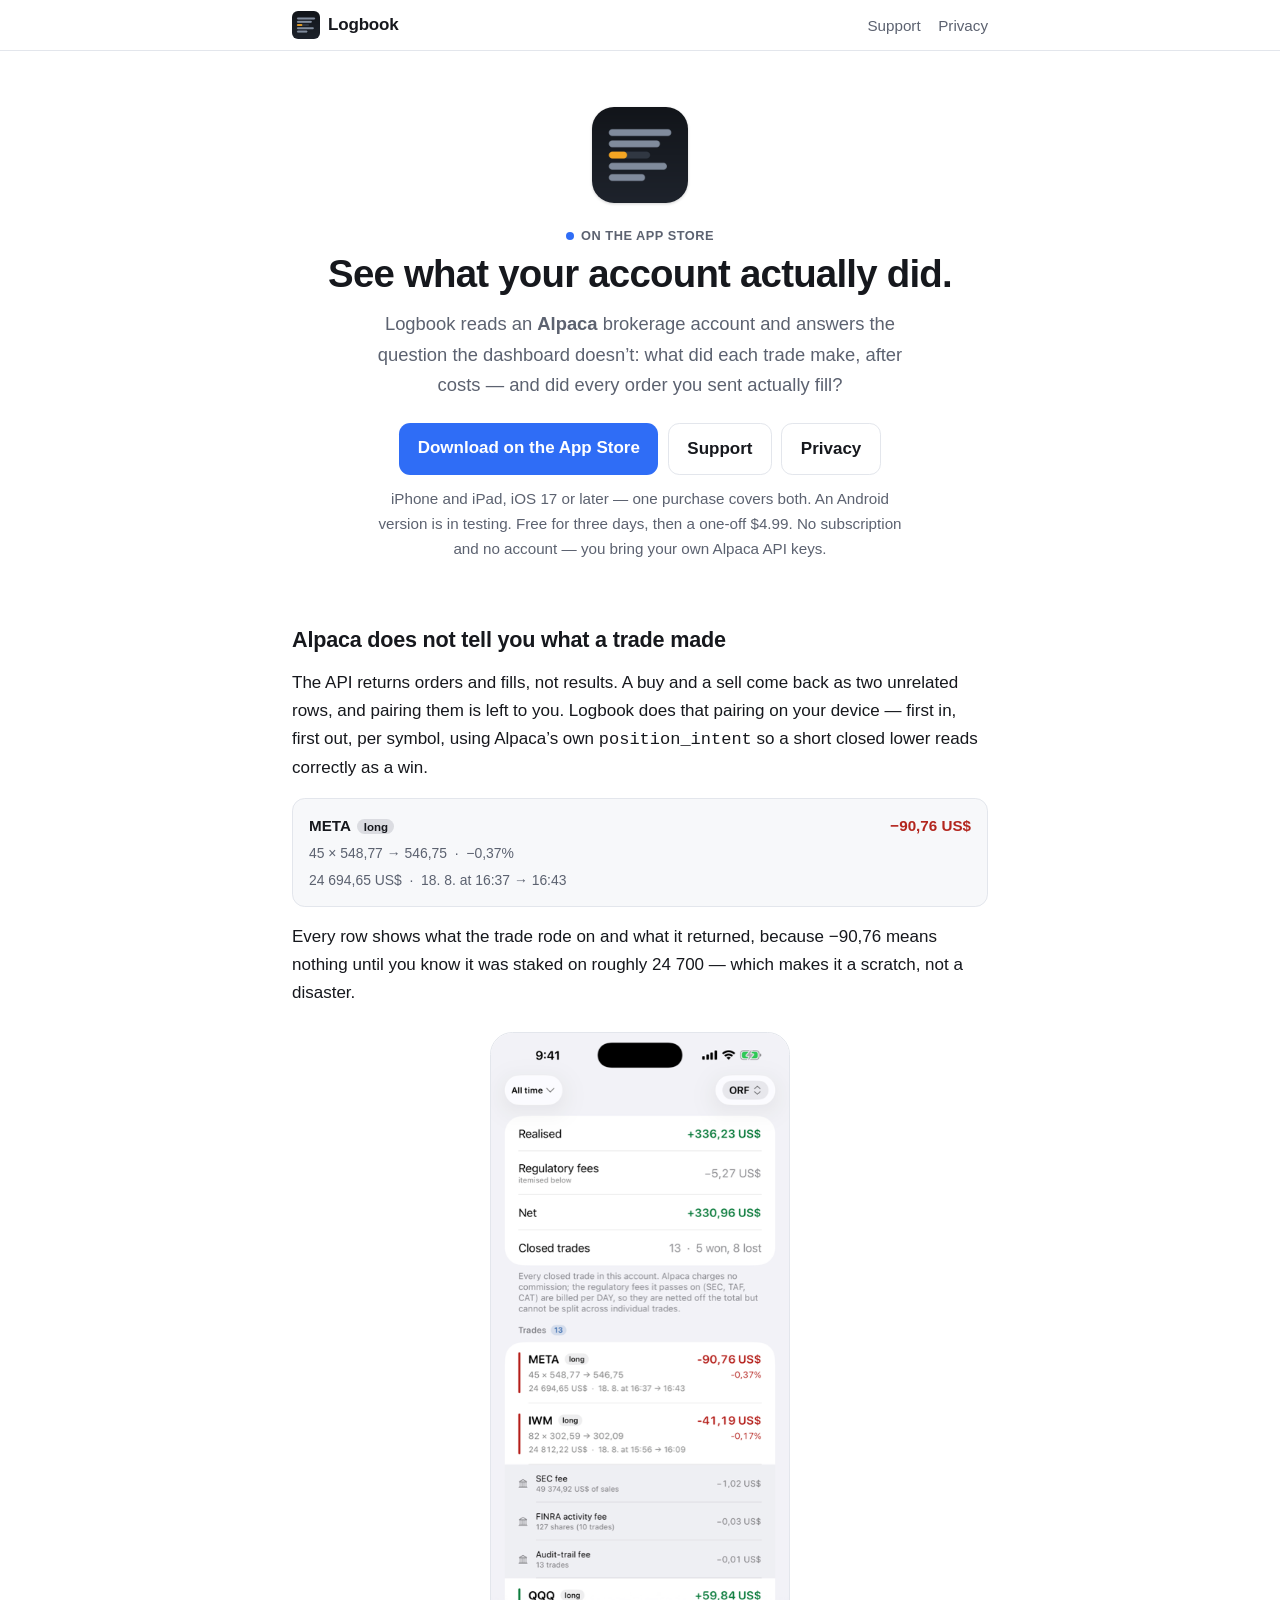
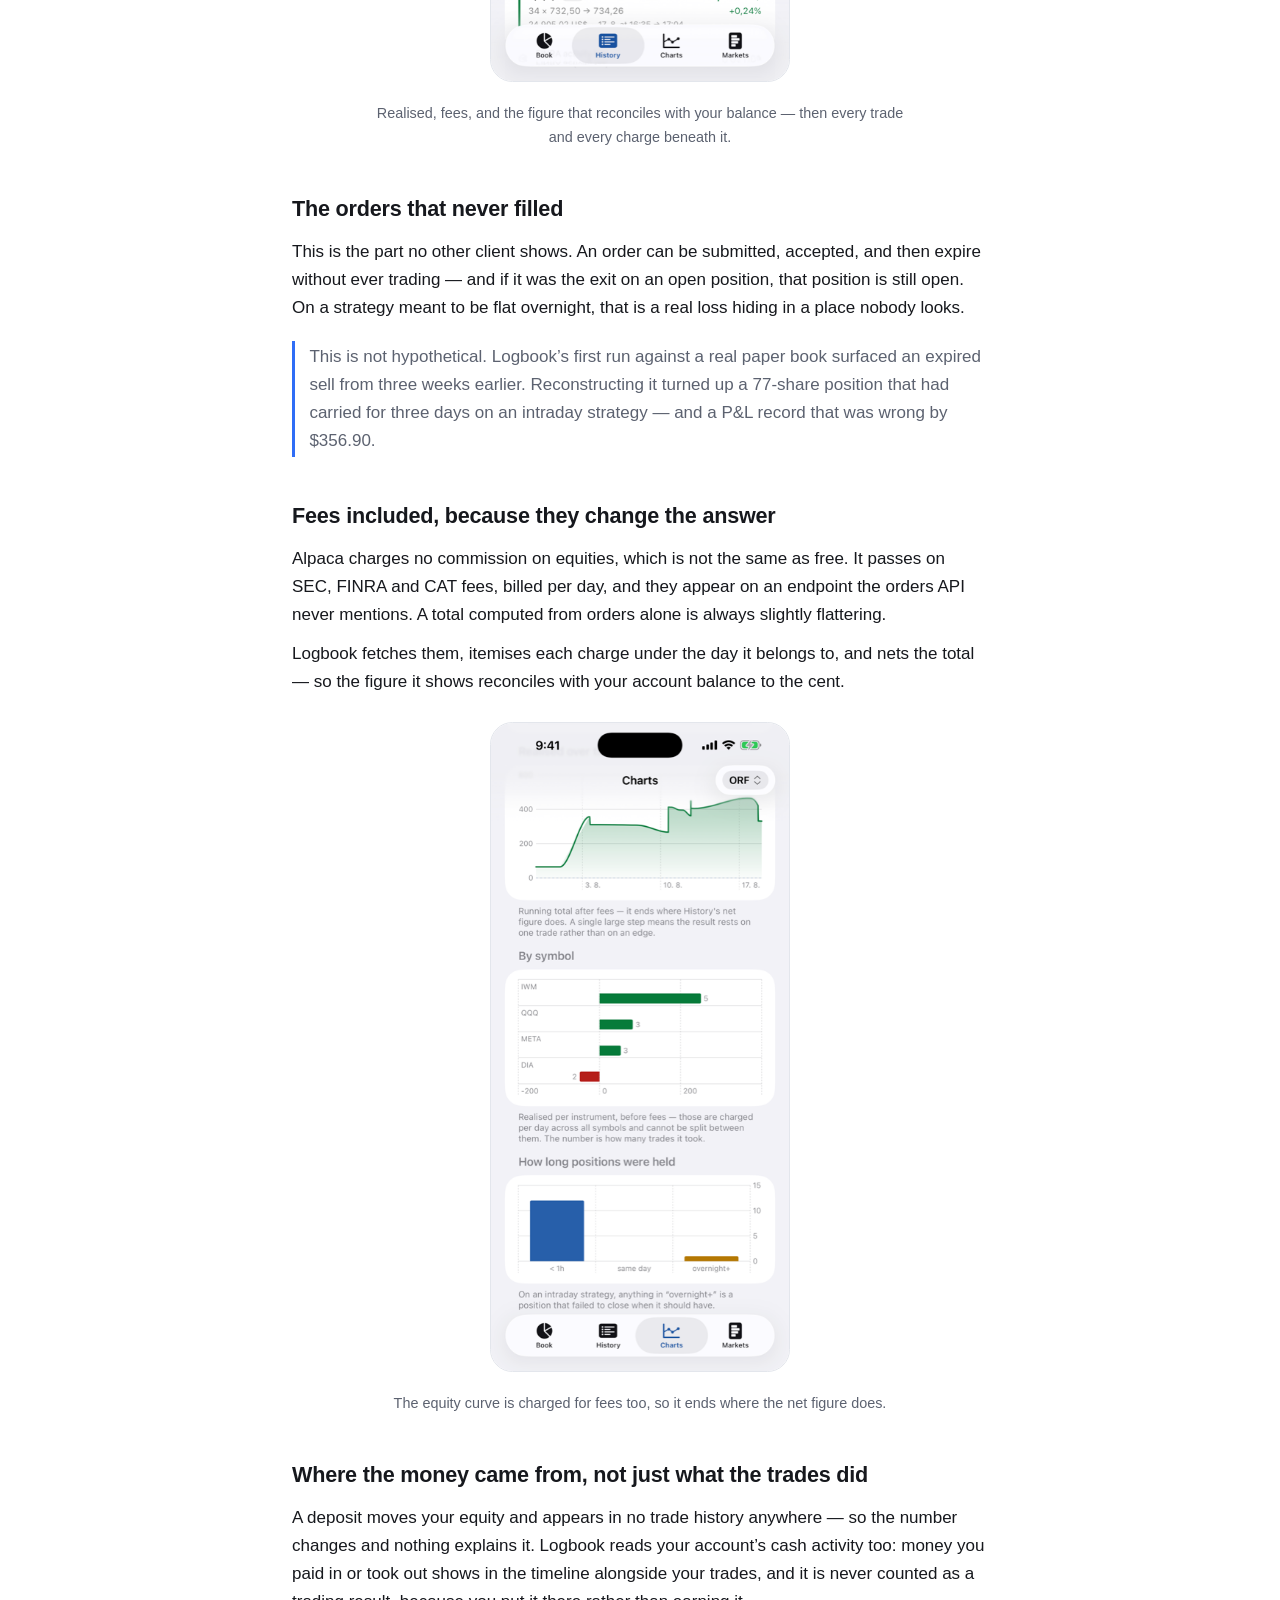
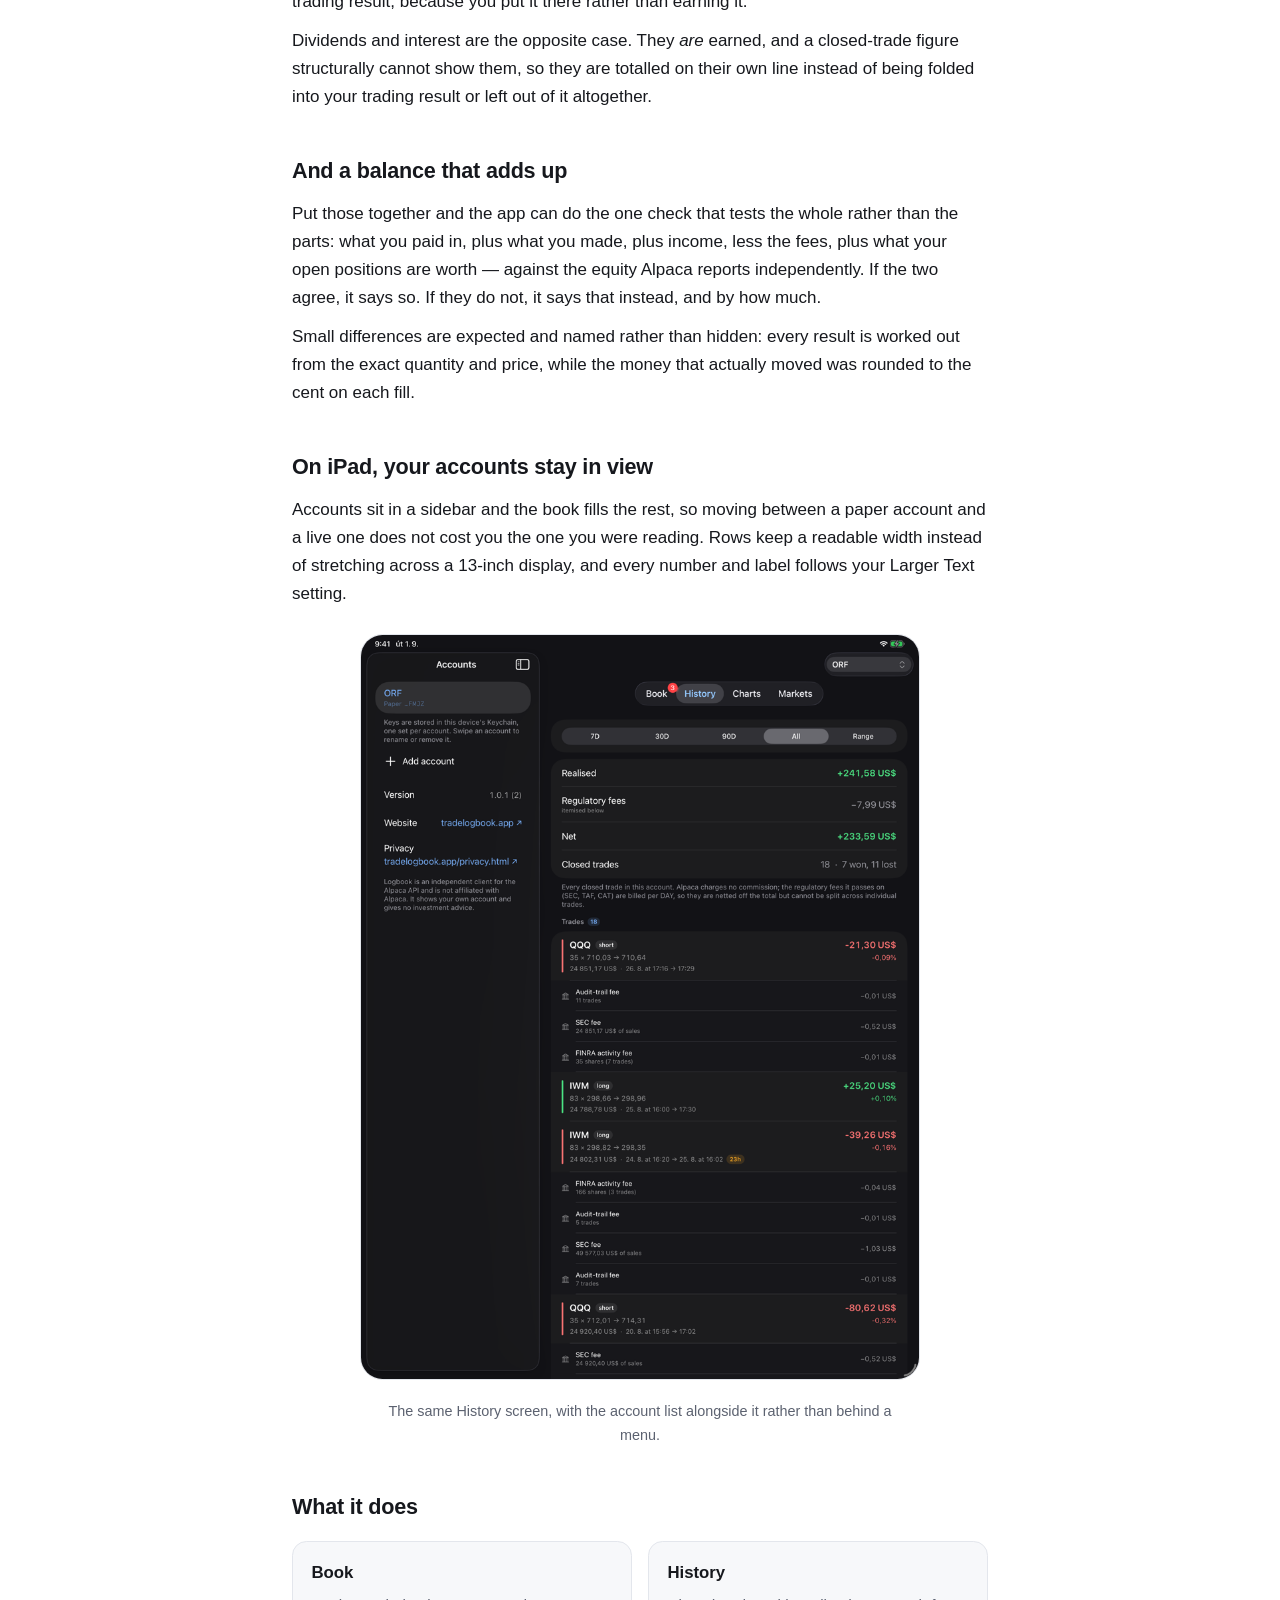
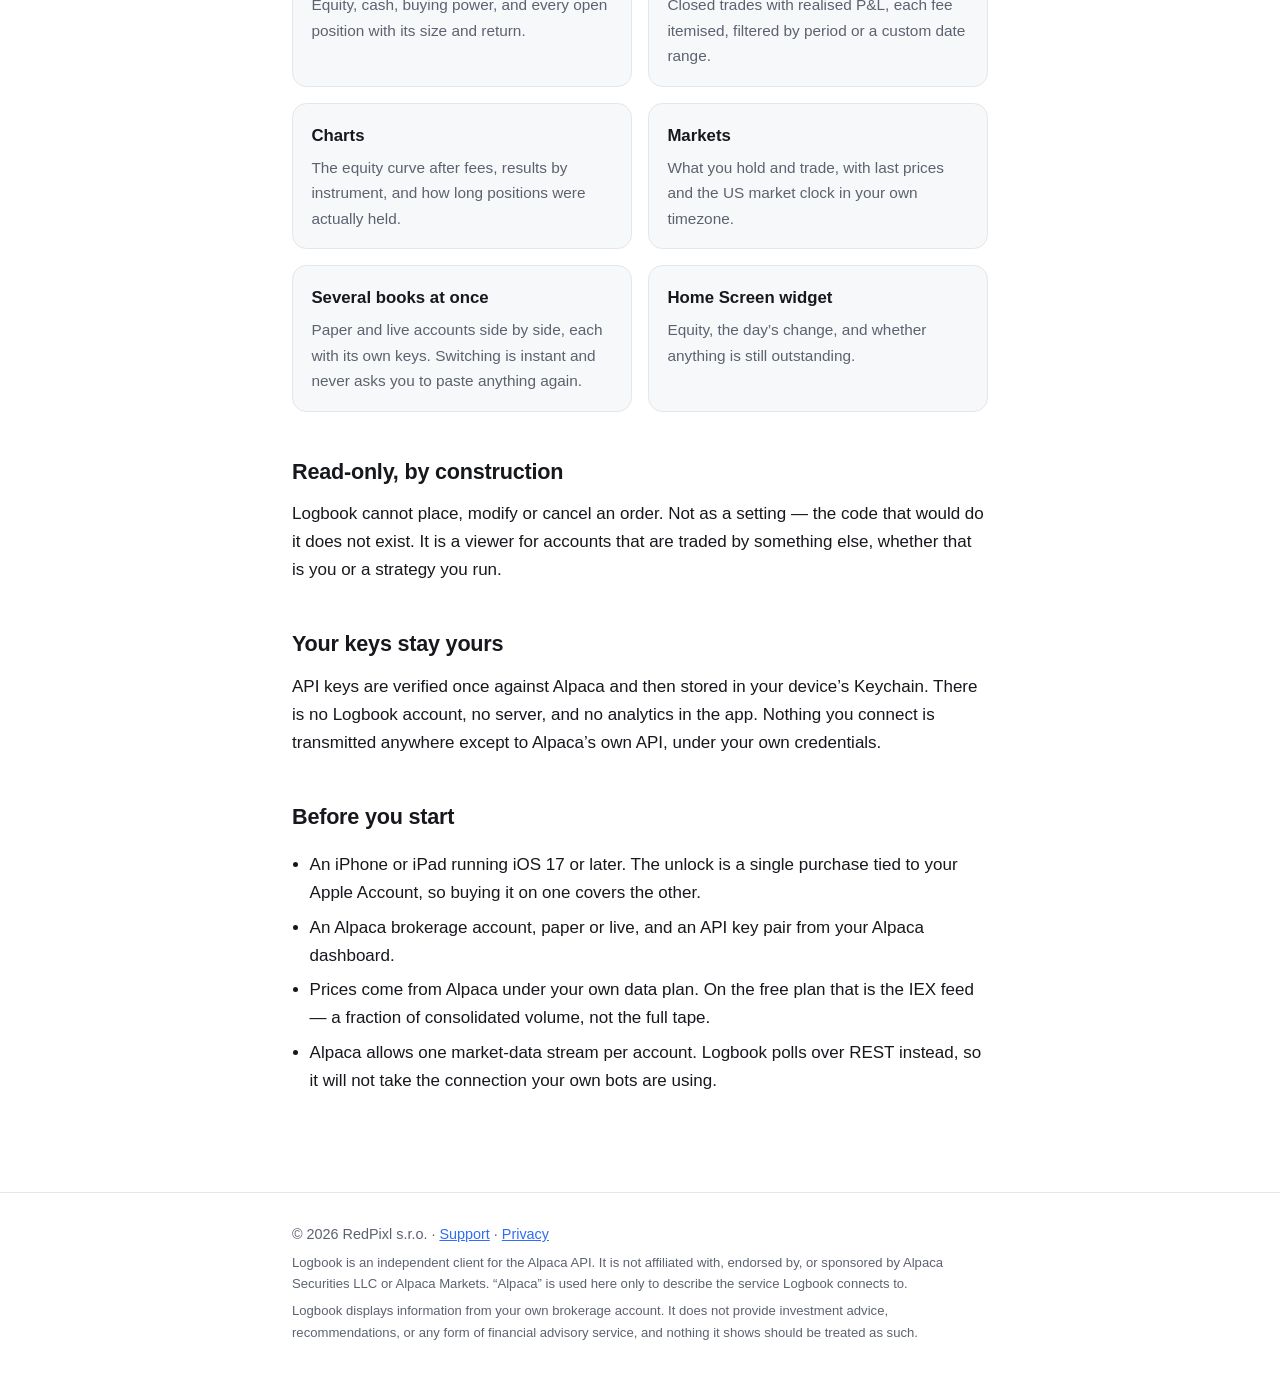
==== index.html @ 4cb54575 "The app can account for the whole balance now, so say so 1.2 adds cash activity and the reconciliati" ====
<!doctype html>
<html lang="en">
<head>
<meta charset="utf-8">
<meta name="viewport" content="width=device-width, initial-scale=1">
<title>Logbook — see what your Alpaca account actually did</title>
<meta name="description" content="An iOS client for Alpaca that computes realised P&amp;L trade by trade, nets the regulatory fees, and shows the orders that were submitted and never filled. Your API keys stay in your device's Keychain. No account, no subscription.">
<link rel="icon" href="/favicon-32.png" sizes="32x32">
<link rel="icon" href="/icon-512.png" sizes="512x512">
<link rel="apple-touch-icon" href="/apple-touch-icon.png">
<meta name="theme-color" content="#2f6df6">
<link rel="canonical" href="https://tradelogbook.app/">
<meta property="og:type" content="website">
<meta property="og:site_name" content="Logbook">
<meta property="og:url" content="https://tradelogbook.app/">
<meta property="og:title" content="Logbook — see what your Alpaca account actually did">
<meta property="og:description" content="Realised P&amp;L trade by trade, net of fees, plus the orders that never filled. Read-only. Your keys never leave your device.">
<meta property="og:image" content="https://tradelogbook.app/og-image.png">
<meta property="og:image:width" content="1200">
<meta property="og:image:height" content="630">
<meta property="og:image:alt" content="Logbook for Alpaca — the History screen showing realised P&amp;L, regulatory fees itemised, and net.">
<meta name="twitter:card" content="summary_large_image">
<meta name="twitter:image" content="https://tradelogbook.app/og-image.png">
<script type="application/ld+json">
{
  "@context": "https://schema.org",
  "@type": "SoftwareApplication",
  "name": "Logbook",
  "applicationCategory": "FinanceApplication",
  "alternateName": "Logbook for Alpaca",
  "operatingSystem": "iOS 17+, iPadOS 17+",
  "applicationSubCategory": "Trading journal",
  "keywords": "Alpaca, Alpaca Markets, Alpaca API, Alpaca trading journal, trade journal, trading journal, realised P&L, realized P&L, profit and loss, brokerage account, algorithmic trading, algo trading, paper trading, order reconciliation, unfilled orders, regulatory fees, SEC Section 31, FINRA TAF",
  "featureList": [
    "Realised profit and loss for an Alpaca account, computed trade by trade",
    "Regulatory fees (SEC Section 31, FINRA TAF, CAT) itemised and netted off",
    "Orders that were submitted to Alpaca and never filled",
    "Equity curve, results by instrument, and hold-time distribution",
    "Multiple Alpaca paper and live accounts, kept separate",
    "Read-only: it cannot place, modify or cancel an order",
    "Deposits, withdrawals, dividends and interest shown alongside your trades",
    "Reconciliation: funding plus realised plus income less fees, checked against your balance",
    "Built for iPad, with accounts in a sidebar beside the book",
    "Dynamic Type: every number and label follows the system text size"
  ],
  "description": "A read-only iOS client for Alpaca brokerage accounts: realised profit and loss computed trade by trade, regulatory fees netted, deposits and income shown alongside the trades, and a reconciliation of your balance against what the account actually did.",
  "url": "https://tradelogbook.app/",
  "image": "https://tradelogbook.app/icon-512.png",
  "offers": [
    {
      "@type": "Offer",
      "name": "Download",
      "description": "Free to download, with a three-day trial of everything.",
      "price": "0",
      "priceCurrency": "USD",
      "availability": "https://schema.org/InStock"
    },
    {
      "@type": "Offer",
      "name": "Logbook unlock",
      "description": "One-off in-app purchase after the three-day trial. Not a subscription.",
      "category": "In-app purchase",
      "price": "4.99",
      "priceCurrency": "USD",
      "availability": "https://schema.org/InStock"
    }
  ]
}
</script>
<link rel="stylesheet" href="style.css?v=ea60907b">
</head>
<body>
<header><div class="wrap">
  <a class="mark" href="/"><img src="/icon-96.png" alt="" width="28" height="28">Logbook</a>
  <nav><a href="/support.html">Support</a><a href="/privacy.html">Privacy</a></nav>
</div></header>

<main class="wrap">
<div class="hero">
  <img class="appicon" src="/icon-512.png" alt="" width="96" height="96">
  <p class="status"><span class="dot" aria-hidden="true"></span>On the App Store</p>
  <h1>See what your account actually did.</h1>
  <p class="lede">Logbook reads an <strong>Alpaca</strong> brokerage account and answers the question the dashboard doesn’t: what did each trade make, after costs — and did every order you sent actually fill?</p>
  <p class="cta">
    <!-- Country-agnostic /app/id… deliberately: Apple redirects it to the
         visitor's own storefront. A hardcoded /de/ or /us/ link sends everyone
         else through a country switch they did not ask for. -->
    <a class="primary" href="https://apps.apple.com/app/id6803156999">Download on the App Store</a>
    <a class="ghost" href="/support.html">Support</a>
    <a class="ghost" href="/privacy.html">Privacy</a>
  </p>
  <p class="hero-note">iPhone and iPad, iOS 17 or later — one purchase covers both. An Android version is in testing. Free for three days, then a one-off $4.99. No subscription and no account — you bring your own Alpaca API keys.</p>
</div>

<h2>Alpaca does not tell you what a trade made</h2>
<p>The API returns orders and fills, not results. A buy and a sell come back as two unrelated rows, and pairing them is left to you. Logbook does that pairing on your device — first in, first out, per symbol, using Alpaca’s own <code>position_intent</code> so a short closed lower reads correctly as a win.</p>

<div class="row">
  <div class="top"><span><span class="sym">META</span><span class="tag">long</span></span><span class="pl down">−90,76 US$</span></div>
  <div class="meta">45 × 548,77 → 546,75 &nbsp;·&nbsp; −0,37%</div>
  <div class="meta">24 694,65 US$ &nbsp;·&nbsp; 18. 8. at 16:37 → 16:43</div>
</div>

<p>Every row shows what the trade rode on and what it returned, because −90,76 means nothing until you know it was staked on roughly 24 700 — which makes it a scratch, not a disaster.</p>

<figure class="shot">
  <img src="/screens/history.png" alt="Logbook's History screen: realised +336,23 US$, regulatory fees −5,27 US$, net +330,96 US$, then closed trades with each fee itemised under the day it was charged." width="405" height="880" loading="lazy">
  <figcaption>Realised, fees, and the figure that reconciles with your balance — then every trade and every charge beneath it.</figcaption>
</figure>

<h2>The orders that never filled</h2>
<p>This is the part no other client shows. An order can be submitted, accepted, and then expire without ever trading — and if it was the exit on an open position, that position is still open. On a strategy meant to be flat overnight, that is a real loss hiding in a place nobody looks.</p>
<p class="note">This is not hypothetical. Logbook’s first run against a real paper book surfaced an expired sell from three weeks earlier. Reconstructing it turned up a 77-share position that had carried for three days on an intraday strategy — and a P&amp;L record that was wrong by $356.90.</p>

<h2>Fees included, because they change the answer</h2>
<p>Alpaca charges no commission on equities, which is not the same as free. It passes on SEC, FINRA and CAT fees, billed per day, and they appear on an endpoint the orders API never mentions. A total computed from orders alone is always slightly flattering.</p>
<p>Logbook fetches them, itemises each charge under the day it belongs to, and nets the total — so the figure it shows reconciles with your account balance to the cent.</p>

<figure class="shot">
  <img src="/screens/charts.png" alt="Logbook's Charts screen: a cumulative realised curve after fees, results by instrument, and how long positions were held." width="405" height="880" loading="lazy">
  <figcaption>The equity curve is charged for fees too, so it ends where the net figure does.</figcaption>
</figure>

<h2>Where the money came from, not just what the trades did</h2>
<p>A deposit moves your equity and appears in no trade history anywhere — so the number changes and nothing explains it. Logbook reads your account&rsquo;s cash activity too: money you paid in or took out shows in the timeline alongside your trades, and it is never counted as a trading result, because you put it there rather than earning it.</p>
<p>Dividends and interest are the opposite case. They <em>are</em> earned, and a closed-trade figure structurally cannot show them, so they are totalled on their own line instead of being folded into your trading result or left out of it altogether.</p>

<h2>And a balance that adds up</h2>
<p>Put those together and the app can do the one check that tests the whole rather than the parts: what you paid in, plus what you made, plus income, less the fees, plus what your open positions are worth &mdash; against the equity Alpaca reports independently. If the two agree, it says so. If they do not, it says that instead, and by how much.</p>
<p>Small differences are expected and named rather than hidden: every result is worked out from the exact quantity and price, while the money that actually moved was rounded to the cent on each fill.</p>

<h2>On iPad, your accounts stay in view</h2>
<p>Accounts sit in a sidebar and the book fills the rest, so moving between a paper account and a live one does not cost you the one you were reading. Rows keep a readable width instead of stretching across a 13-inch display, and every number and label follows your Larger Text setting.</p>

<figure class="shot wide">
  <img src="/screens/ipad-history.png" alt="Logbook on iPad: an accounts sidebar on the left, and the History screen on the right showing realised profit, regulatory fees, the net figure and the closed trades beneath it." width="840" height="1120" loading="lazy">
  <figcaption>The same History screen, with the account list alongside it rather than behind a menu.</figcaption>
</figure>

<h2>What it does</h2>
<div class="grid">
  <div class="card"><h3>Book</h3><p>Equity, cash, buying power, and every open position with its size and return.</p></div>
  <div class="card"><h3>History</h3><p>Closed trades with realised P&amp;L, each fee itemised, filtered by period or a custom date range.</p></div>
  <div class="card"><h3>Charts</h3><p>The equity curve after fees, results by instrument, and how long positions were actually held.</p></div>
  <div class="card"><h3>Markets</h3><p>What you hold and trade, with last prices and the US market clock in your own timezone.</p></div>
  <div class="card"><h3>Several books at once</h3><p>Paper and live accounts side by side, each with its own keys. Switching is instant and never asks you to paste anything again.</p></div>
  <div class="card"><h3>Home Screen widget</h3><p>Equity, the day’s change, and whether anything is still outstanding.</p></div>
</div>

<h2>Read-only, by construction</h2>
<p>Logbook cannot place, modify or cancel an order. Not as a setting — the code that would do it does not exist. It is a viewer for accounts that are traded by something else, whether that is you or a strategy you run.</p>

<h2>Your keys stay yours</h2>
<p>API keys are verified once against Alpaca and then stored in your device’s Keychain. There is no Logbook account, no server, and no analytics in the app. Nothing you connect is transmitted anywhere except to Alpaca’s own API, under your own credentials.</p>

<h2>Before you start</h2>
<ul>
  <li>An iPhone or iPad running iOS 17 or later. The unlock is a single purchase tied to your Apple Account, so buying it on one covers the other.</li>
  <li>An Alpaca brokerage account, paper or live, and an API key pair from your Alpaca dashboard.</li>
  <li>Prices come from Alpaca under your own data plan. On the free plan that is the IEX feed — a fraction of consolidated volume, not the full tape.</li>
  <li>Alpaca allows one market-data stream per account. Logbook polls over REST instead, so it will not take the connection your own bots are using.</li>
</ul>
</main>

<footer><div class="wrap">
<p>© 2026 RedPixl s.r.o. · <a href="/support.html">Support</a> · <a href="/privacy.html">Privacy</a></p>
<p class="fineprint">Logbook is an independent client for the Alpaca API. It is not affiliated with, endorsed by, or sponsored by Alpaca Securities LLC or Alpaca Markets. “Alpaca” is used here only to describe the service Logbook connects to.</p>
<p class="fineprint">Logbook displays information from your own brokerage account. It does not provide investment advice, recommendations, or any form of financial advisory service, and nothing it shows should be treated as such.</p>
</div></footer>
<!-- Cloudflare Web Analytics — cookieless, no cross-site tracking. Disclosed in /privacy.html -->
<script type='module' src='https://static.cloudflareinsights.com/beacon.min.js' data-cf-beacon='{"token": "aeba1ae7e7864e51996d0f62d4f0fa8f"}'></script>
</body>
</html>
---- style.css ----
/* One stylesheet, no external assets — these pages must render if a CDN is
   blocked, and App Review fetches them from who-knows-where. */
:root {
  --ink: #16181d;
  --muted: #5c6270;
  --line: #e3e6ec;
  --bg: #ffffff;
  --accent: #2f6df6;
  --surface: #f7f8fa;
  --profit: #0f7a3d;
  --loss: #b3261e;
}
@media (prefers-color-scheme: dark) {
  :root {
    --ink: #e9ecf2; --muted: #9aa2b1; --line: #262a33;
    --bg: #0f1115; --accent: #6f9bff; --surface: #161920;
    --profit: #4ade80; --loss: #ff6b6b;
  }
}
* { box-sizing: border-box; }
body {
  margin: 0; background: var(--bg); color: var(--ink);
  font: 17px/1.65 -apple-system, BlinkMacSystemFont, "Segoe UI", Roboto, sans-serif;
  -webkit-text-size-adjust: 100%;
}
.wrap { max-width: 46rem; margin: 0 auto; padding: 2.5rem 1.25rem 5rem; }

header {
  position: sticky; top: 0; z-index: 20;
  border-bottom: 1px solid var(--line); background: var(--bg);
}
@supports (backdrop-filter: blur(1px)) {
  header {
    background: color-mix(in srgb, var(--bg) 80%, transparent);
    backdrop-filter: saturate(1.8) blur(14px);
    -webkit-backdrop-filter: saturate(1.8) blur(14px);
  }
}
header .wrap {
  display: flex; align-items: center; justify-content: space-between;
  gap: 1rem; padding: .7rem 1.25rem; flex-wrap: wrap;
}
.mark {
  display: inline-flex; align-items: center; gap: .5rem;
  font-weight: 650; color: var(--ink); text-decoration: none; letter-spacing: -.01em;
}
.mark img { border-radius: 6px; }
nav { display: flex; gap: 1.1rem; flex-wrap: wrap; }
nav a { color: var(--muted); text-decoration: none; font-size: .95rem; }
nav a:hover { color: var(--ink); }

h1 { font-size: 2.4rem; line-height: 1.15; letter-spacing: -.02em; margin: .2rem 0 .8rem; }
h2 { font-size: 1.35rem; letter-spacing: -.01em; margin: 2.6rem 0 .6rem; }
h3 { font-size: 1.05rem; margin: 1.6rem 0 .3rem; }
p { margin: .7rem 0; }
a { color: var(--accent); }
.lede { font-size: 1.15rem; color: var(--muted); }
.hero { padding: 1rem 0 .5rem; }

.status {
  display: inline-flex; align-items: center; gap: .45rem;
  font-size: .8rem; font-weight: 600; letter-spacing: .04em; text-transform: uppercase;
  color: var(--muted); margin: 0;
}
.status .dot {
  width: .5rem; height: .5rem; border-radius: 50%; background: var(--accent);
}

.cta { display: flex; gap: .6rem; flex-wrap: wrap; margin: 1.4rem 0 .4rem; }
.cta a {
  display: inline-block; padding: .7rem 1.15rem; border-radius: .7rem;
  text-decoration: none; font-weight: 600;
}
.cta .primary { background: var(--accent); color: #fff; }
.cta .ghost { border: 1px solid var(--line); color: var(--ink); }
.hero-note { color: var(--muted); font-size: .95rem; }

.grid { display: grid; gap: 1rem; grid-template-columns: 1fr; margin-top: 1rem; }
@media (min-width: 34rem) { .grid { grid-template-columns: 1fr 1fr; } }
.card {
  border: 1px solid var(--line); border-radius: .9rem;
  padding: 1.1rem 1.15rem; background: var(--surface);
}
.card h3 { margin-top: 0; }
.card p { margin: .35rem 0 0; color: var(--muted); font-size: .96rem; }

/* A sample row, so the page can SHOW the thing it is describing rather than
   only asserting it. Mirrors the app's own History row. */
.row {
  border: 1px solid var(--line); border-radius: .8rem; background: var(--surface);
  padding: .85rem 1rem; margin: 1rem 0; font-size: .95rem;
}
.row .top { display: flex; justify-content: space-between; align-items: baseline; gap: 1rem; }
.row .sym { font-weight: 650; }
.row .tag {
  font-size: .72rem; font-weight: 600; padding: .1rem .4rem; border-radius: 999px;
  background: color-mix(in srgb, var(--muted) 18%, transparent); margin-left: .4rem;
}
.row .pl { font-weight: 650; font-variant-numeric: tabular-nums; }
.row .down { color: var(--loss); }
.row .up { color: var(--profit); }
.row .meta { color: var(--muted); font-size: .87rem; margin-top: .25rem; font-variant-numeric: tabular-nums; }

.note {
  border-left: 3px solid var(--accent); padding: .1rem 0 .1rem .9rem;
  color: var(--muted); margin: 1.2rem 0;
}

dl { margin: 1rem 0; }
dt { font-weight: 620; margin-top: 1.3rem; }
dd { margin: .3rem 0 0; color: var(--muted); }

ul { padding-left: 1.1rem; }
li { margin: .4rem 0; }

table { border-collapse: collapse; width: 100%; margin: 1rem 0; font-size: .95rem; }
th, td { text-align: left; padding: .5rem .6rem; border-bottom: 1px solid var(--line); }
th { color: var(--muted); font-weight: 600; font-size: .85rem; }

footer { border-top: 1px solid var(--line); }
footer .wrap { padding: 1.6rem 1.25rem 2.4rem; }
footer p { color: var(--muted); font-size: .9rem; margin: .3rem 0; }
.fineprint { font-size: .82rem; }

/* Screenshots. Constrained rather than full-bleed: a phone screenshot blown up
   to the column width reads as a poster, and the point here is the detail.
   ⚠️ 300px, not the source file's 405px. Displaying a 405px asset at 405px is
   1x — soft on every Retina screen the site is actually read on. At 300 the
   same file lands at ~1.35x and is SHARPER while taking less of the page, so
   the reduction costs no detail and no extra bytes. Do not raise this back
   toward 405 without shipping a 2x asset to go with it. */
.shot { margin: 1.6rem 0 2rem; text-align: center; }
.shot img {
  max-width: 100%; height: auto; width: 300px;
  border: 1px solid var(--line); border-radius: 1.4rem;
}
/* iPad shots are landscape-ish next to the portrait phone ones — 300px would
   render the sidebar unreadable. max-width keeps it inside a phone viewport. */
.shot.wide img { width: 560px; }

.shot figcaption {
  color: var(--muted); font-size: .9rem; margin-top: .7rem;
  max-width: 34rem; margin-left: auto; margin-right: auto;
}

/* The app icon, at a size that reads as the product rather than as a favicon.
   Rounded to match iOS's own squircle closely enough at this scale. */
.appicon {
  width: 96px; height: 96px; border-radius: 22px;
  display: block; margin: 0 auto 1.1rem;
  box-shadow: 0 1px 3px rgba(0,0,0,.18);
}

/* ⚠️ The WHOLE hero centres, not just the icon. A centred icon above a
   left-aligned headline reads as a mistake rather than as a choice — the eye
   sees one thing out of line, not a deliberate arrangement. Body content below
   stays left-aligned, which is the conventional pairing and keeps long
   paragraphs readable. */
.hero { text-align: center; }
.hero .cta { justify-content: center; }
.hero .lede, .hero .hero-note {
  max-width: 34rem; margin-left: auto; margin-right: auto;
}
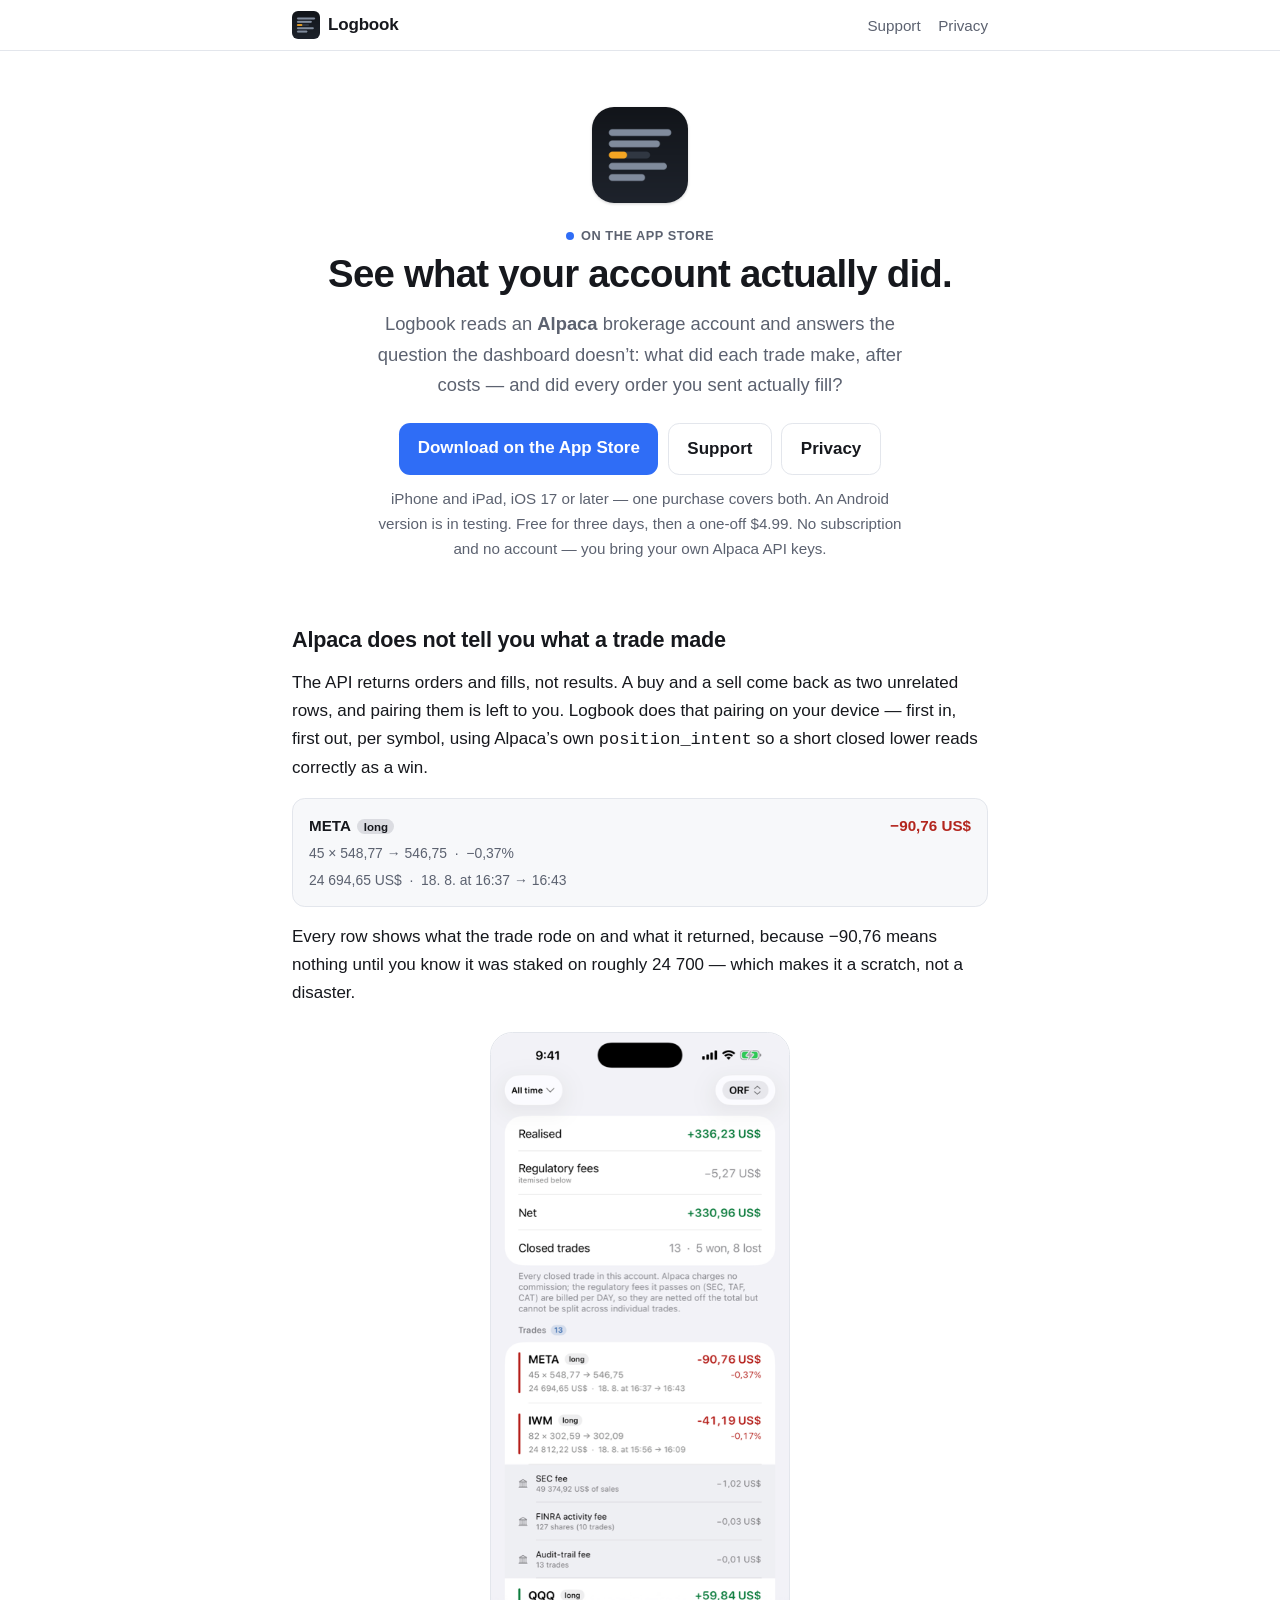
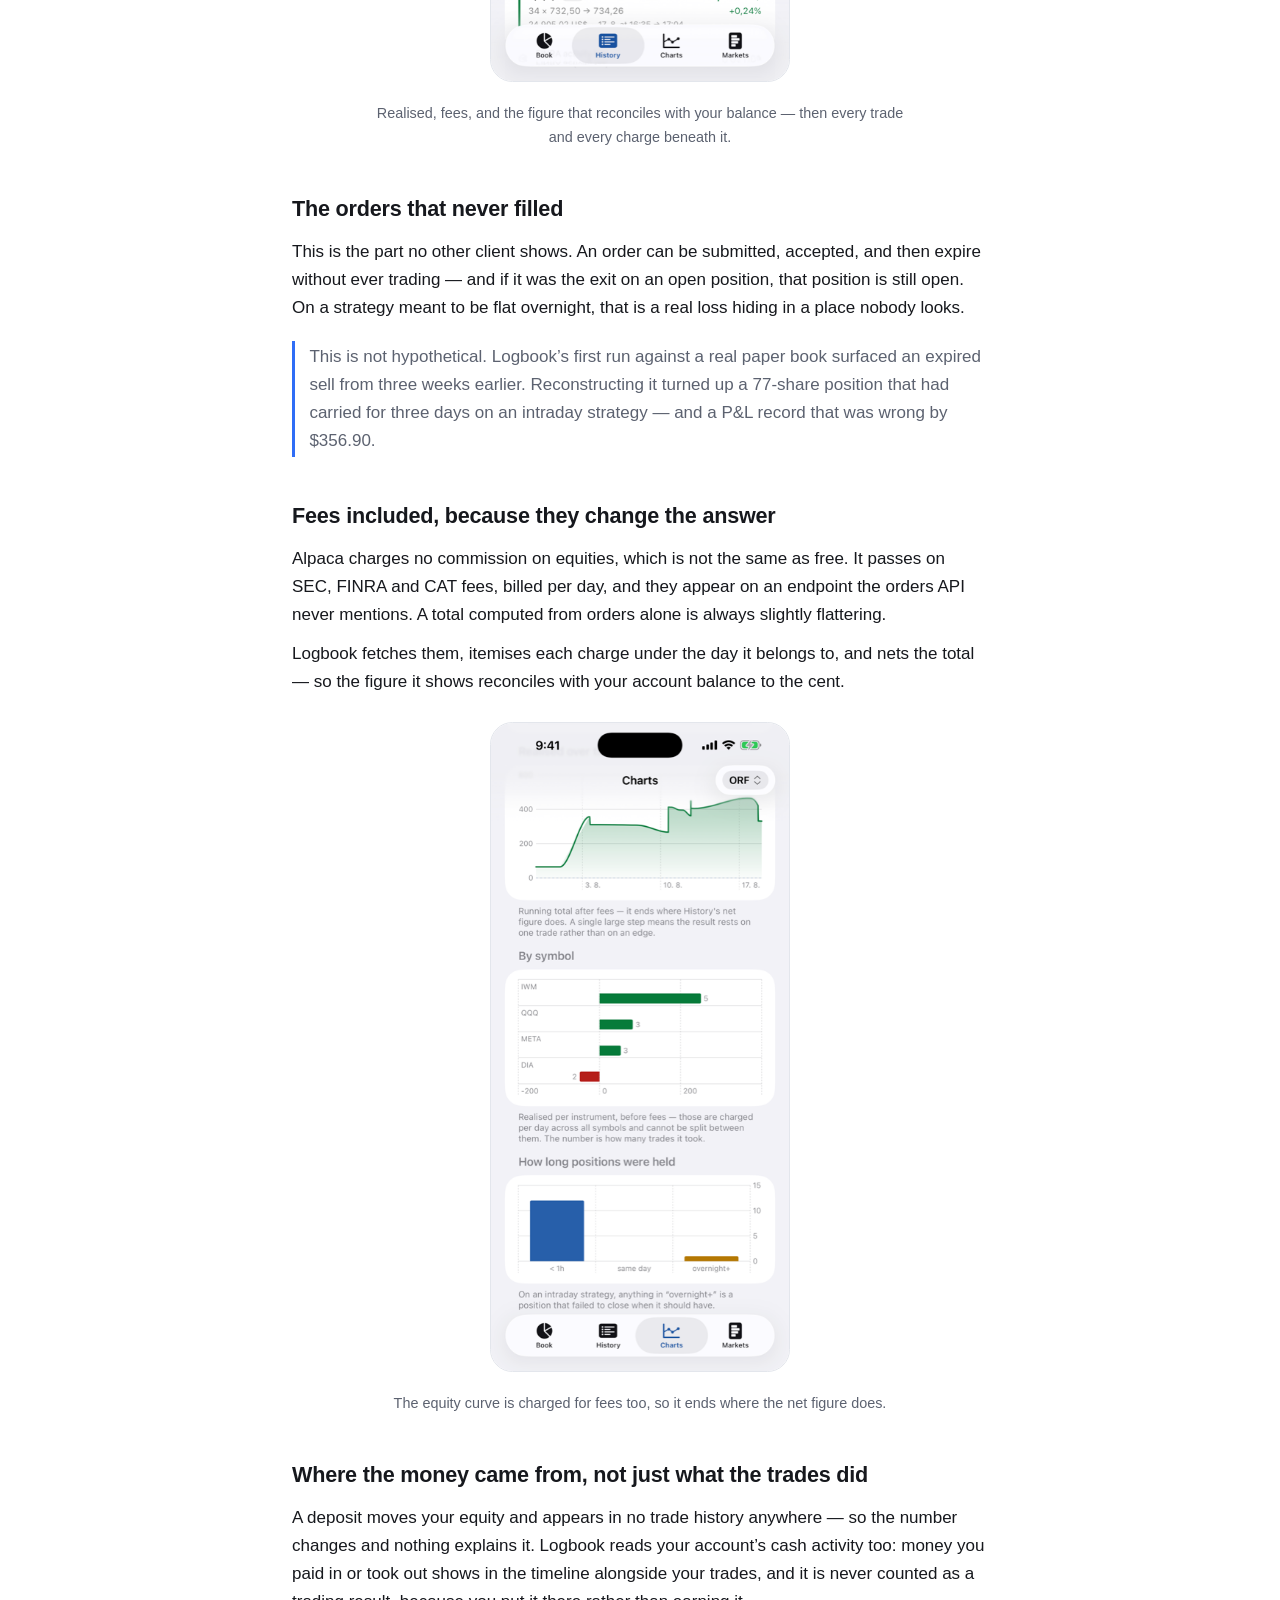
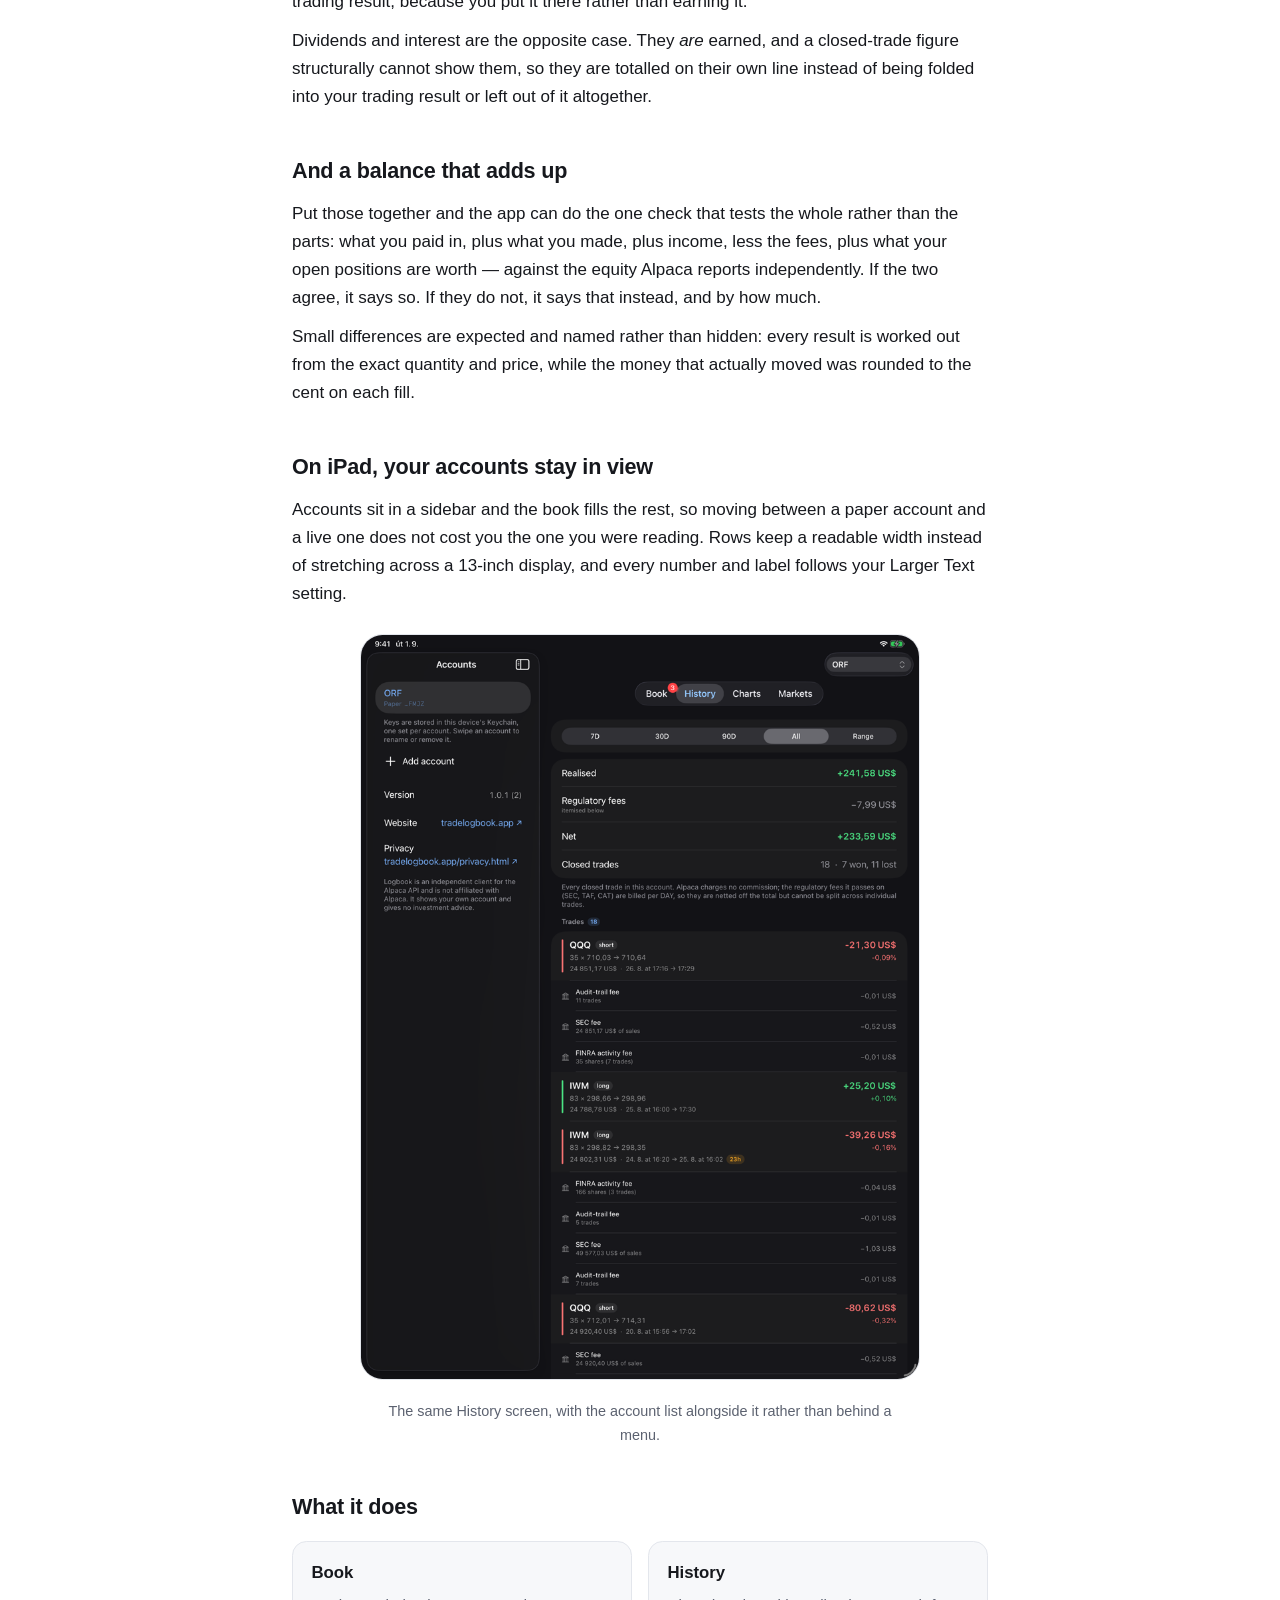
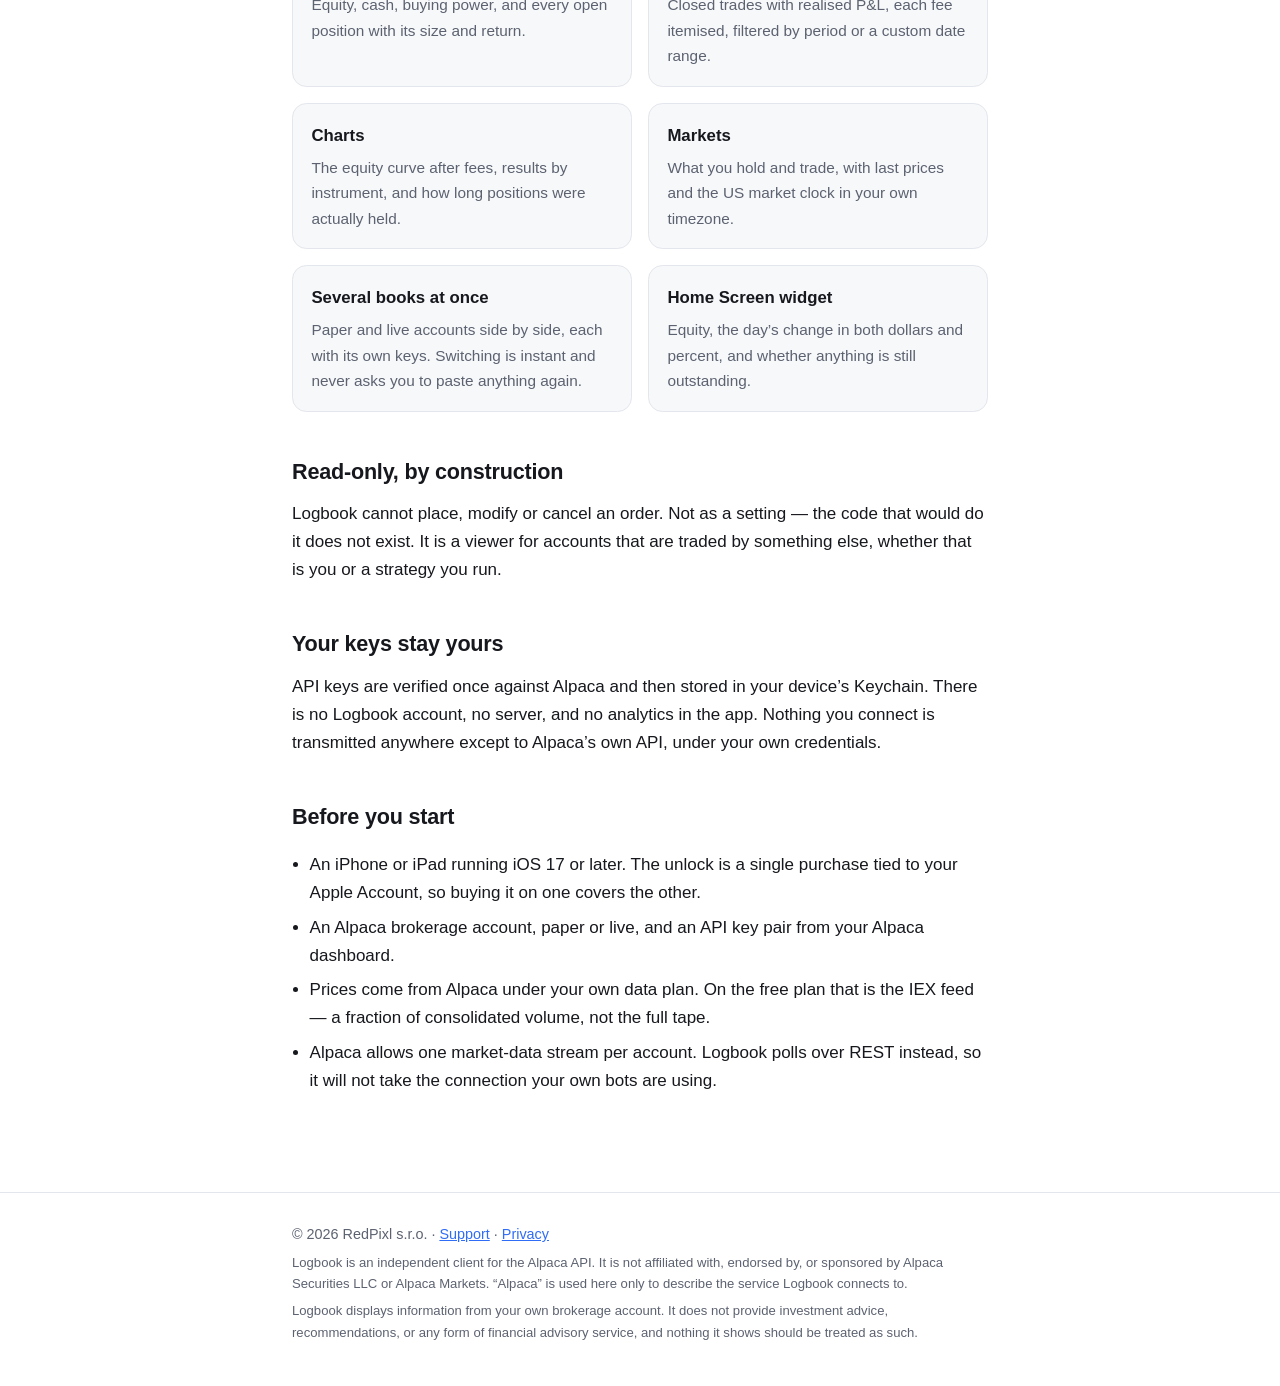
==== commit 39d8139c: "The widget says the percentage now, so the copy should too Co-Authored-By: Claude Opus 5 <noreply@an" ====
--- a/index.html
+++ b/index.html
@@ -144,7 +144,7 @@
   <div class="card"><h3>Charts</h3><p>The equity curve after fees, results by instrument, and how long positions were actually held.</p></div>
   <div class="card"><h3>Markets</h3><p>What you hold and trade, with last prices and the US market clock in your own timezone.</p></div>
   <div class="card"><h3>Several books at once</h3><p>Paper and live accounts side by side, each with its own keys. Switching is instant and never asks you to paste anything again.</p></div>
-  <div class="card"><h3>Home Screen widget</h3><p>Equity, the day’s change, and whether anything is still outstanding.</p></div>
+  <div class="card"><h3>Home Screen widget</h3><p>Equity, the day’s change in both dollars and percent, and whether anything is still outstanding.</p></div>
 </div>
 
 <h2>Read-only, by construction</h2>
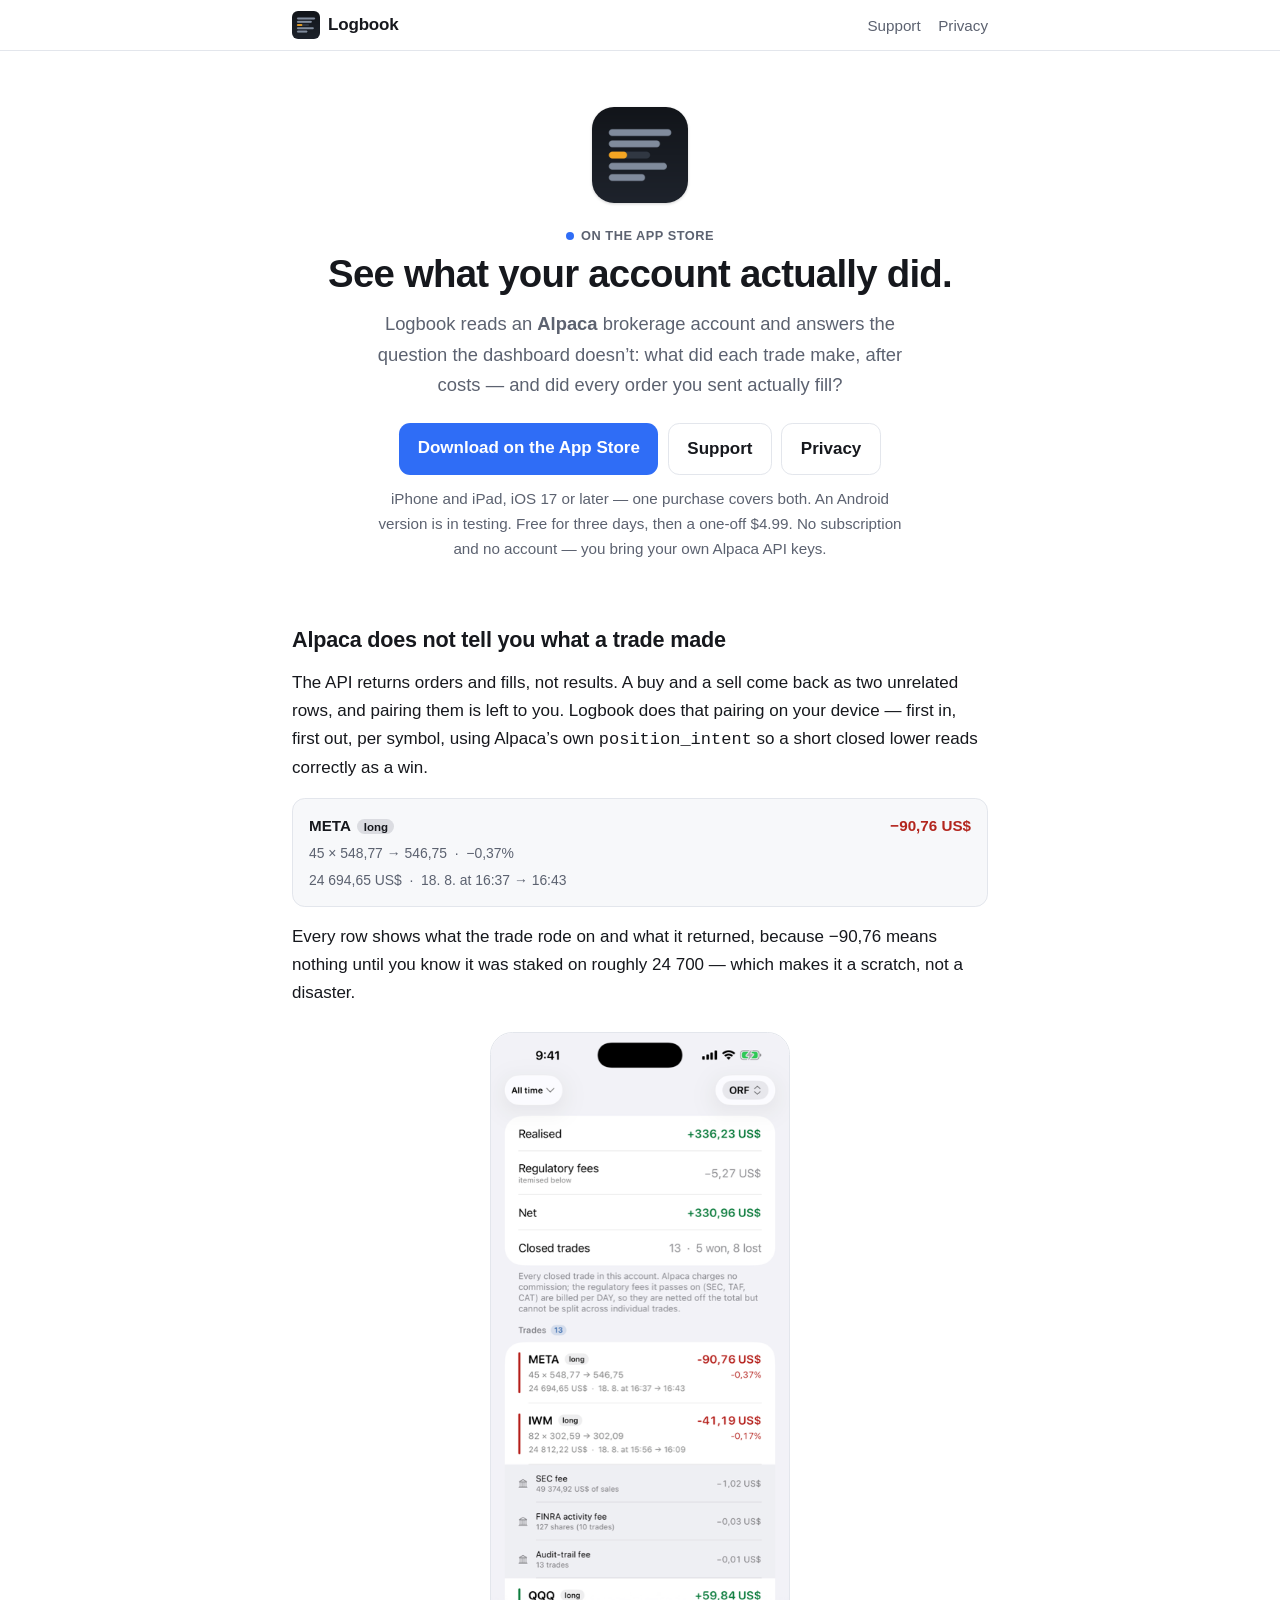
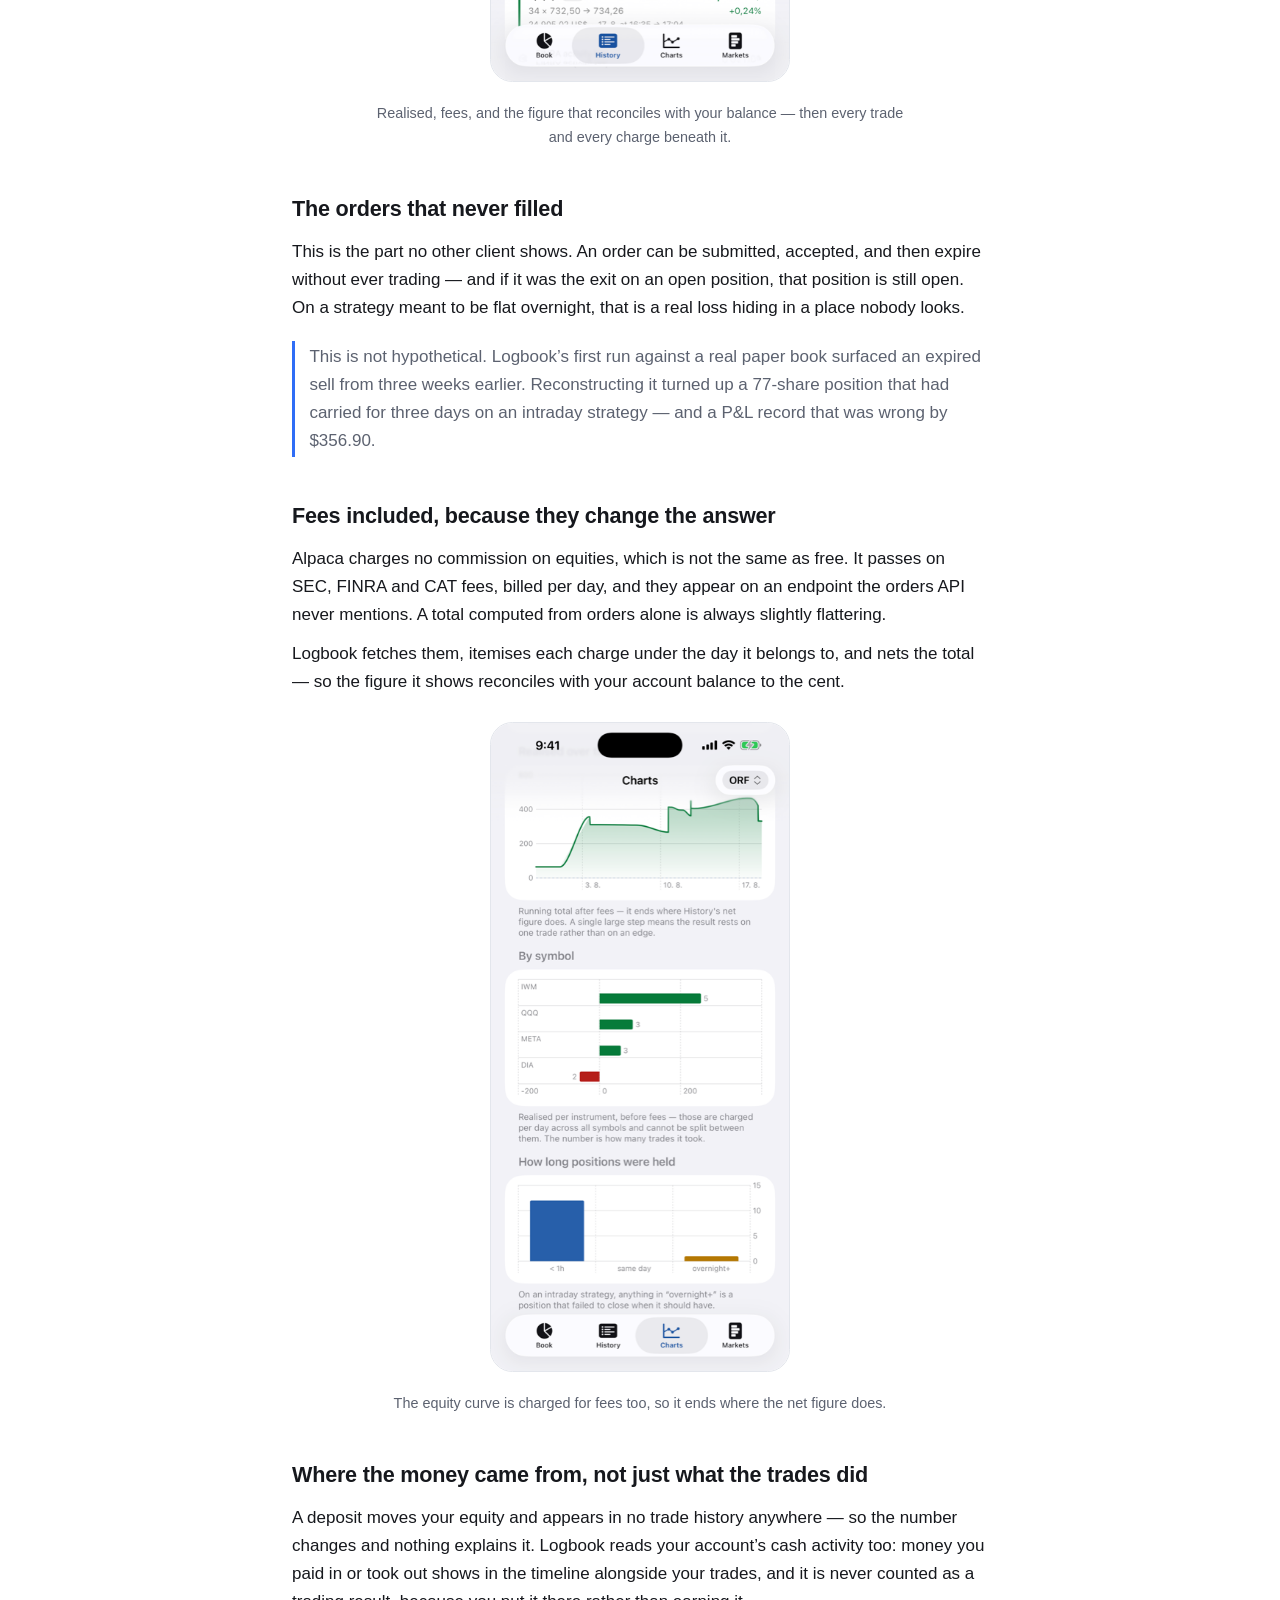
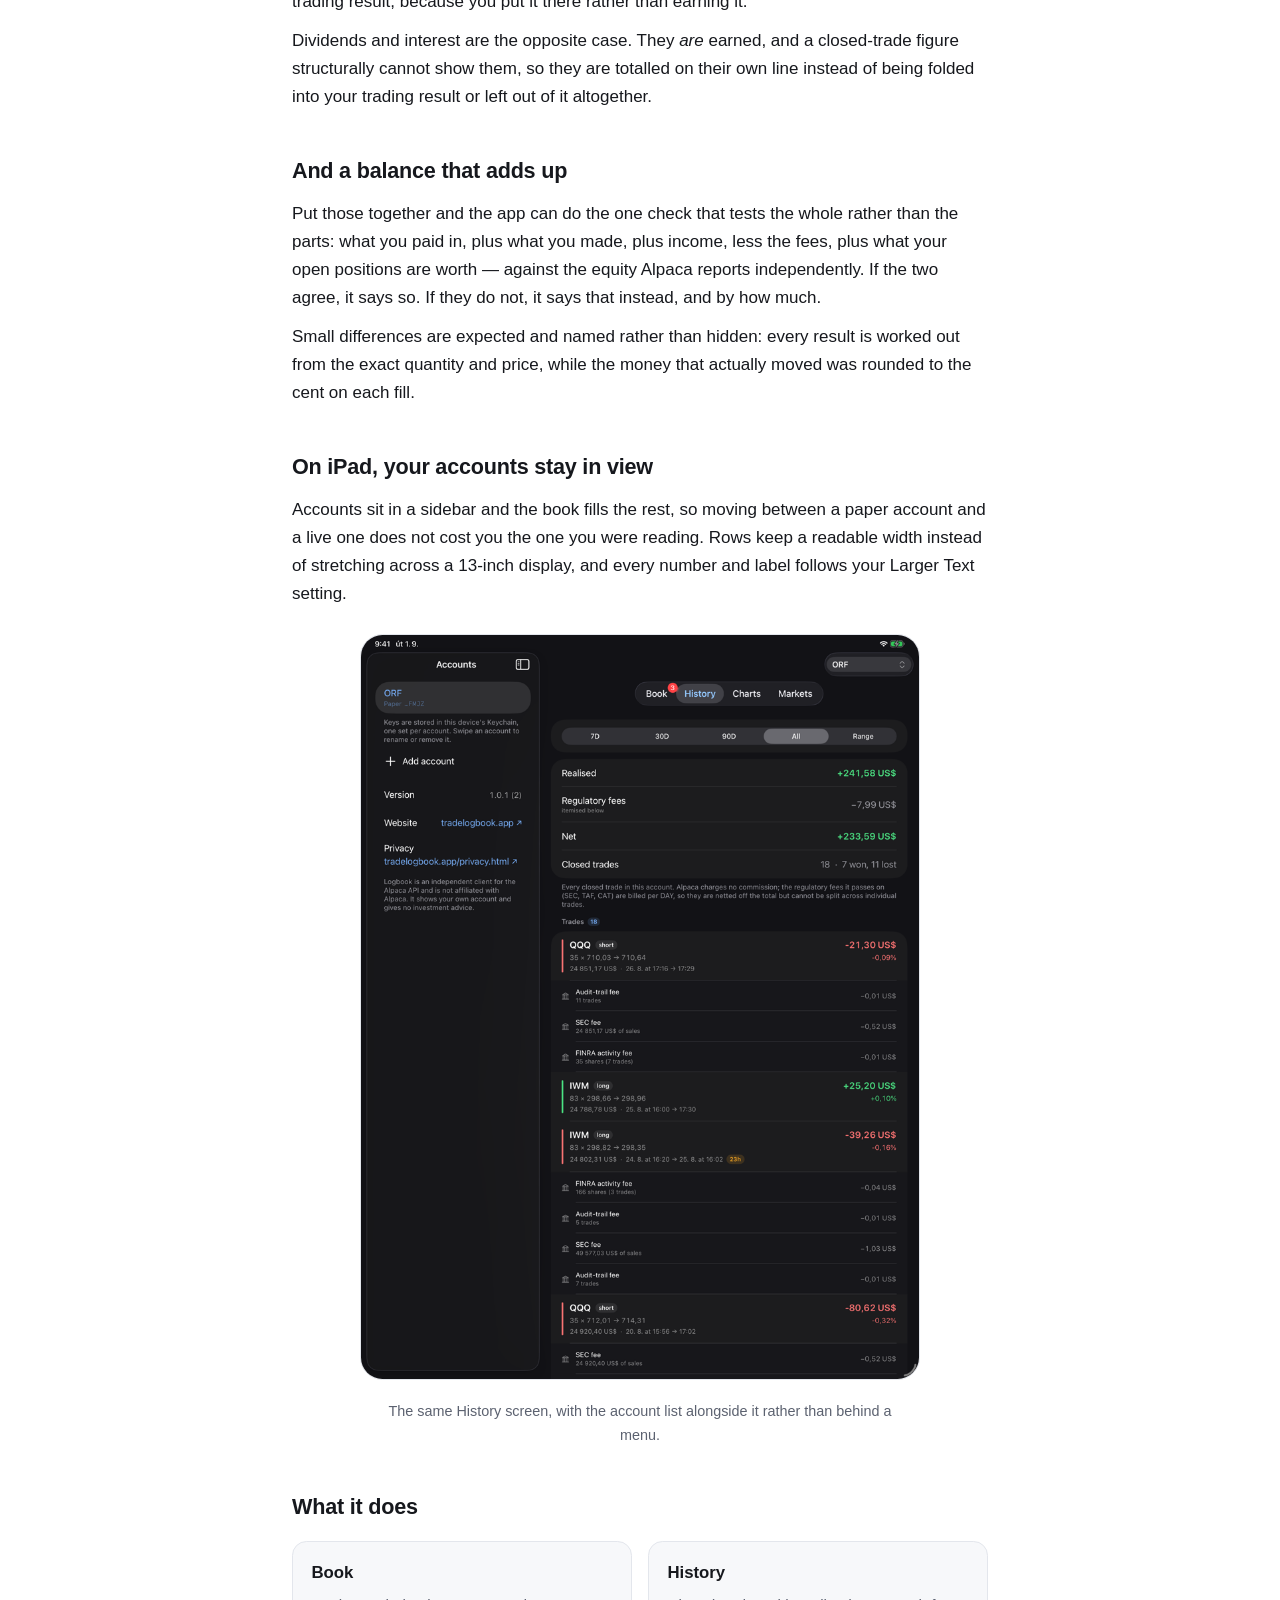
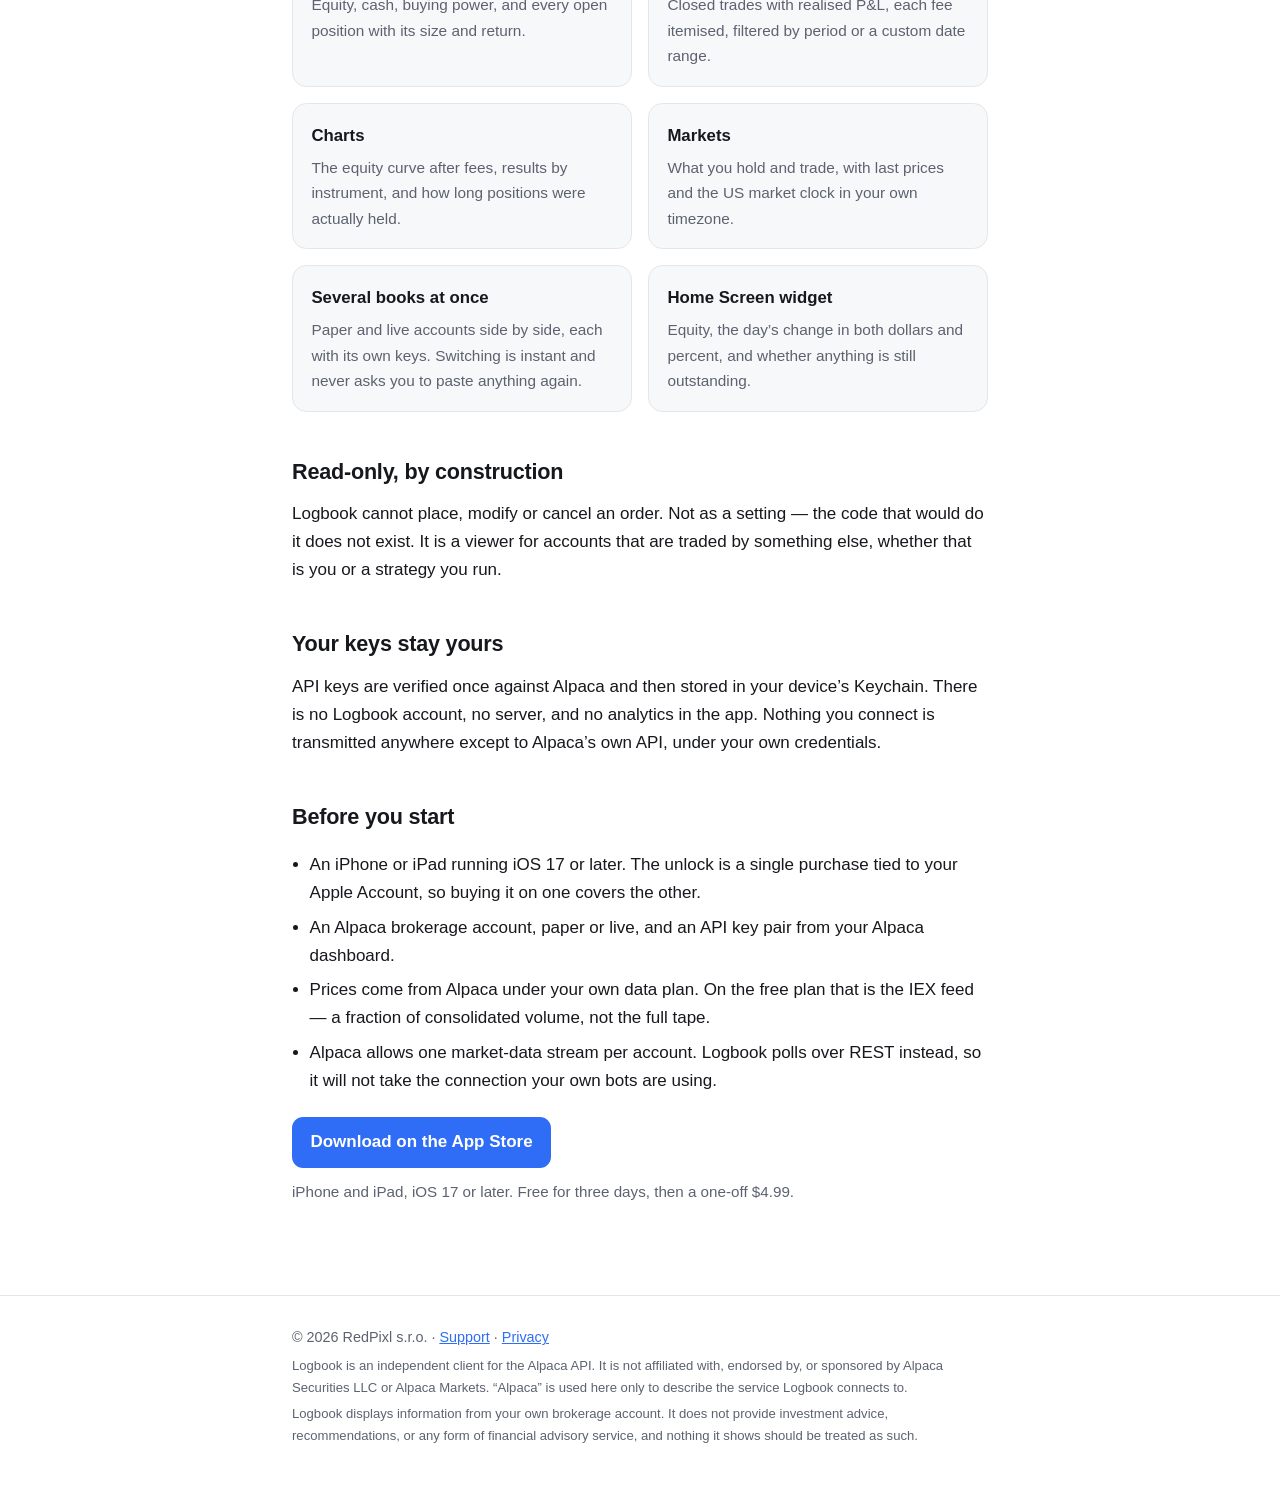
==== commit 4550b7a6: "A second App Store button at the foot of the page Co-Authored-By: Claude Opus 5 <noreply@anthropic.c" ====
--- a/index.html
+++ b/index.html
@@ -160,6 +160,15 @@
   <li>Prices come from Alpaca under your own data plan. On the free plan that is the IEX feed — a fraction of consolidated volume, not the full tape.</li>
   <li>Alpaca allows one market-data stream per account. Logbook polls over REST instead, so it will not take the connection your own bots are using.</li>
 </ul>
+
+<!-- Second entry point. By the time anyone has read this far the hero button is
+     a long way back up the page, and this is the point where they have their
+     answer. Same country-agnostic /app/id… link as the hero: Apple redirects it
+     to the visitor's own storefront. -->
+<p class="cta">
+  <a class="primary" href="https://apps.apple.com/app/id6803156999">Download on the App Store</a>
+</p>
+<p class="hero-note">iPhone and iPad, iOS 17 or later. Free for three days, then a one-off $4.99.</p>
 </main>
 
 <footer><div class="wrap">
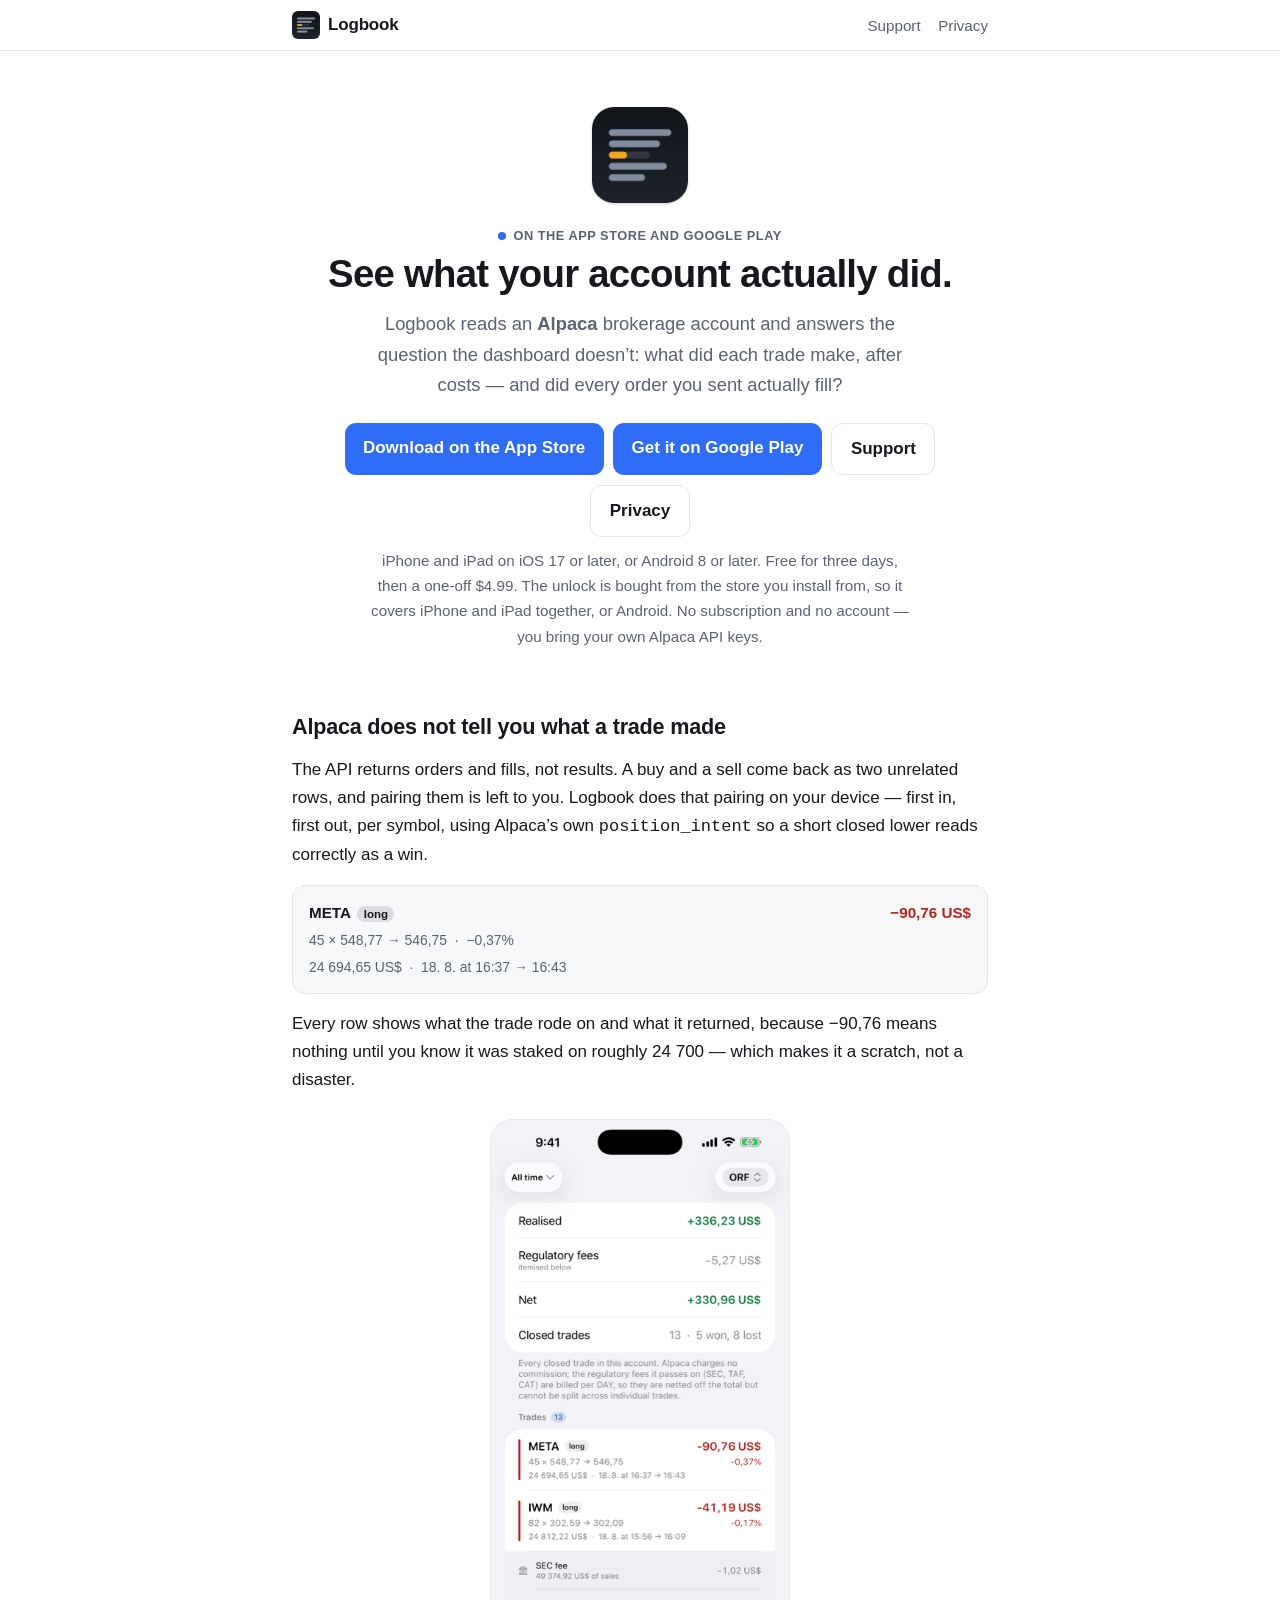
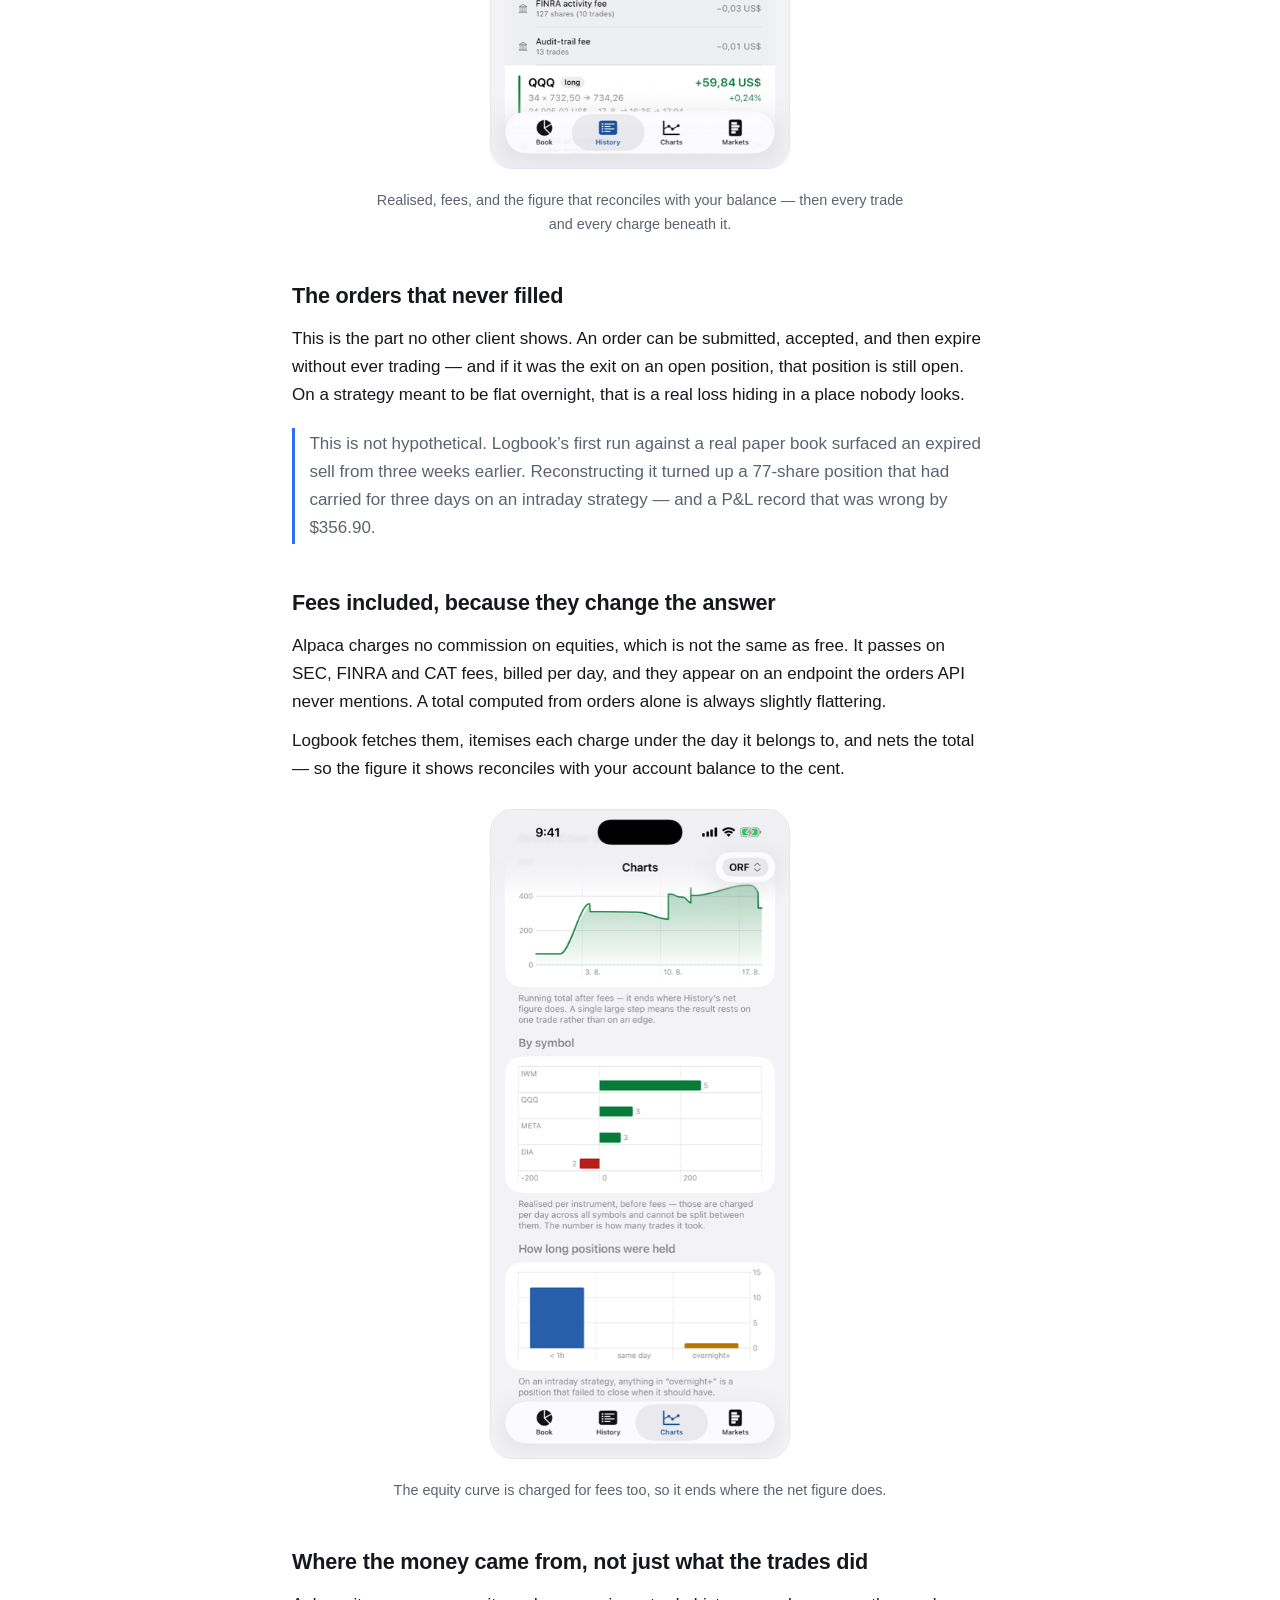
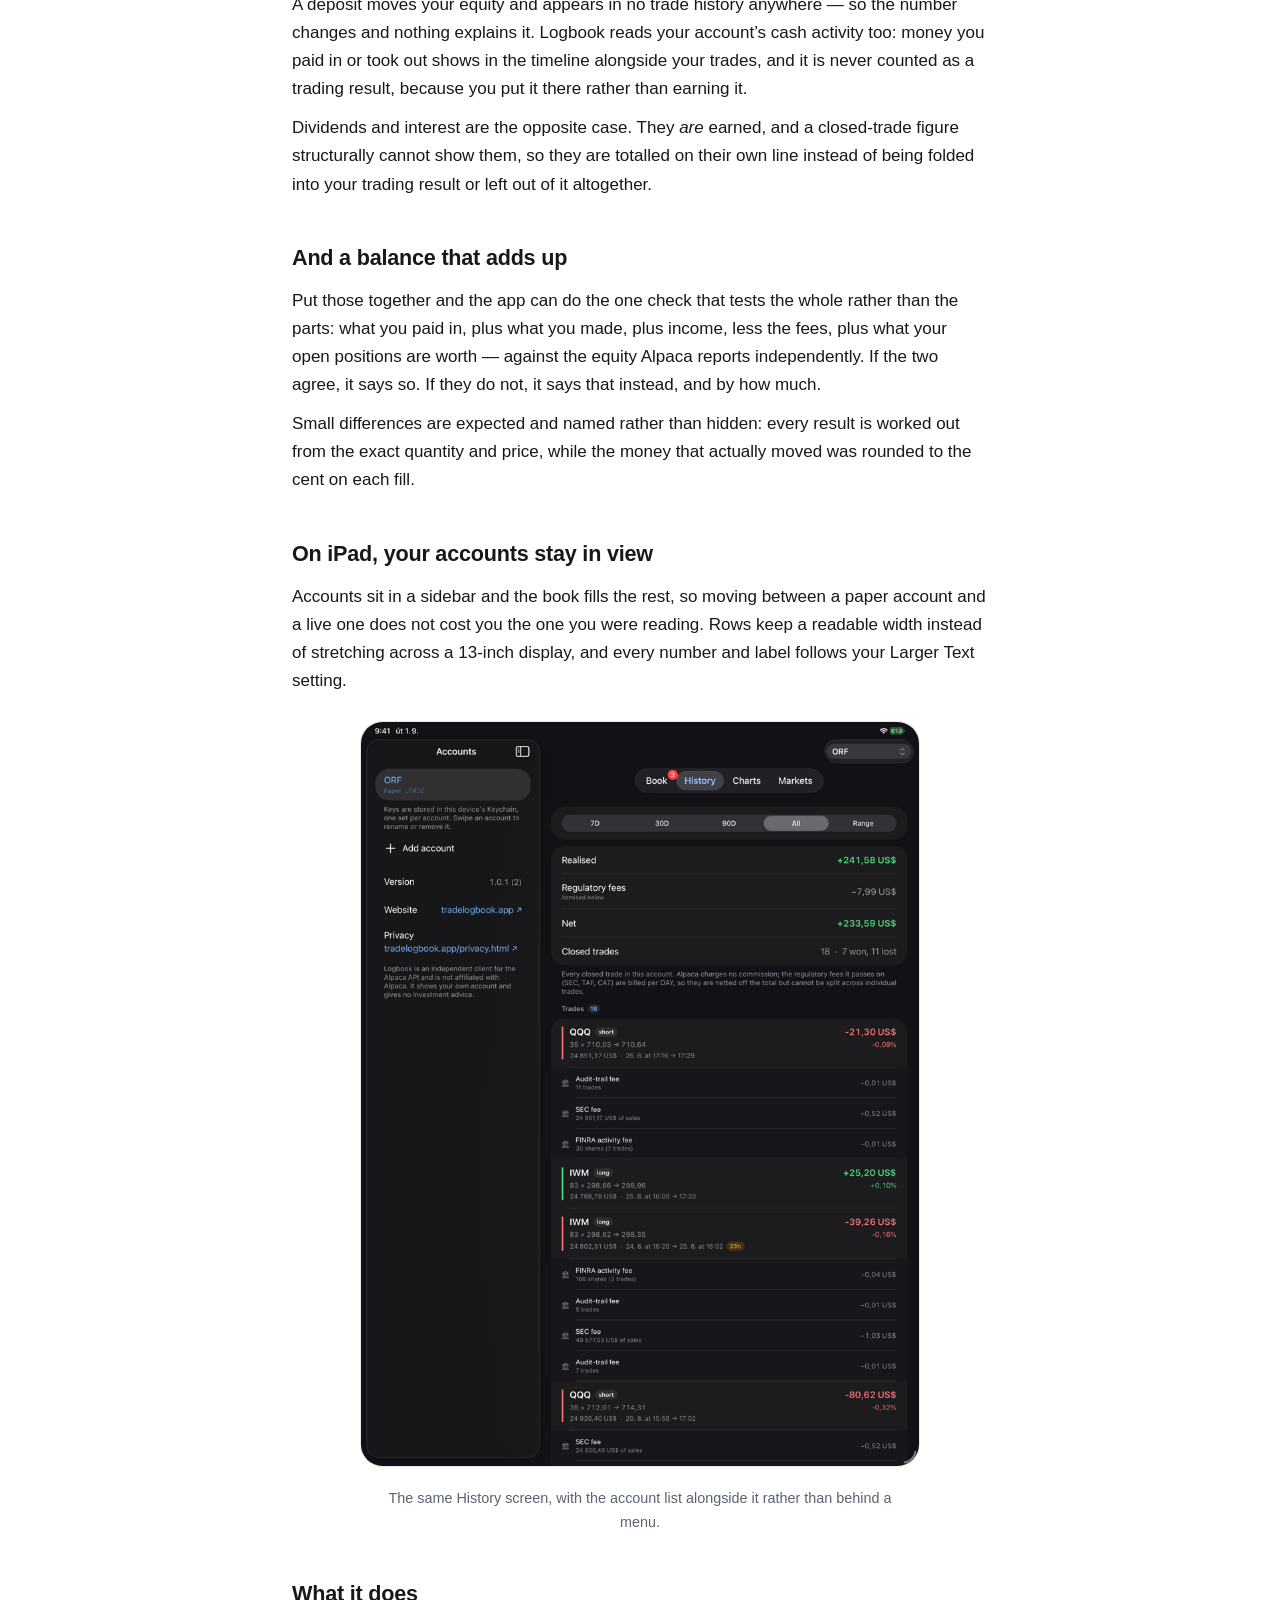
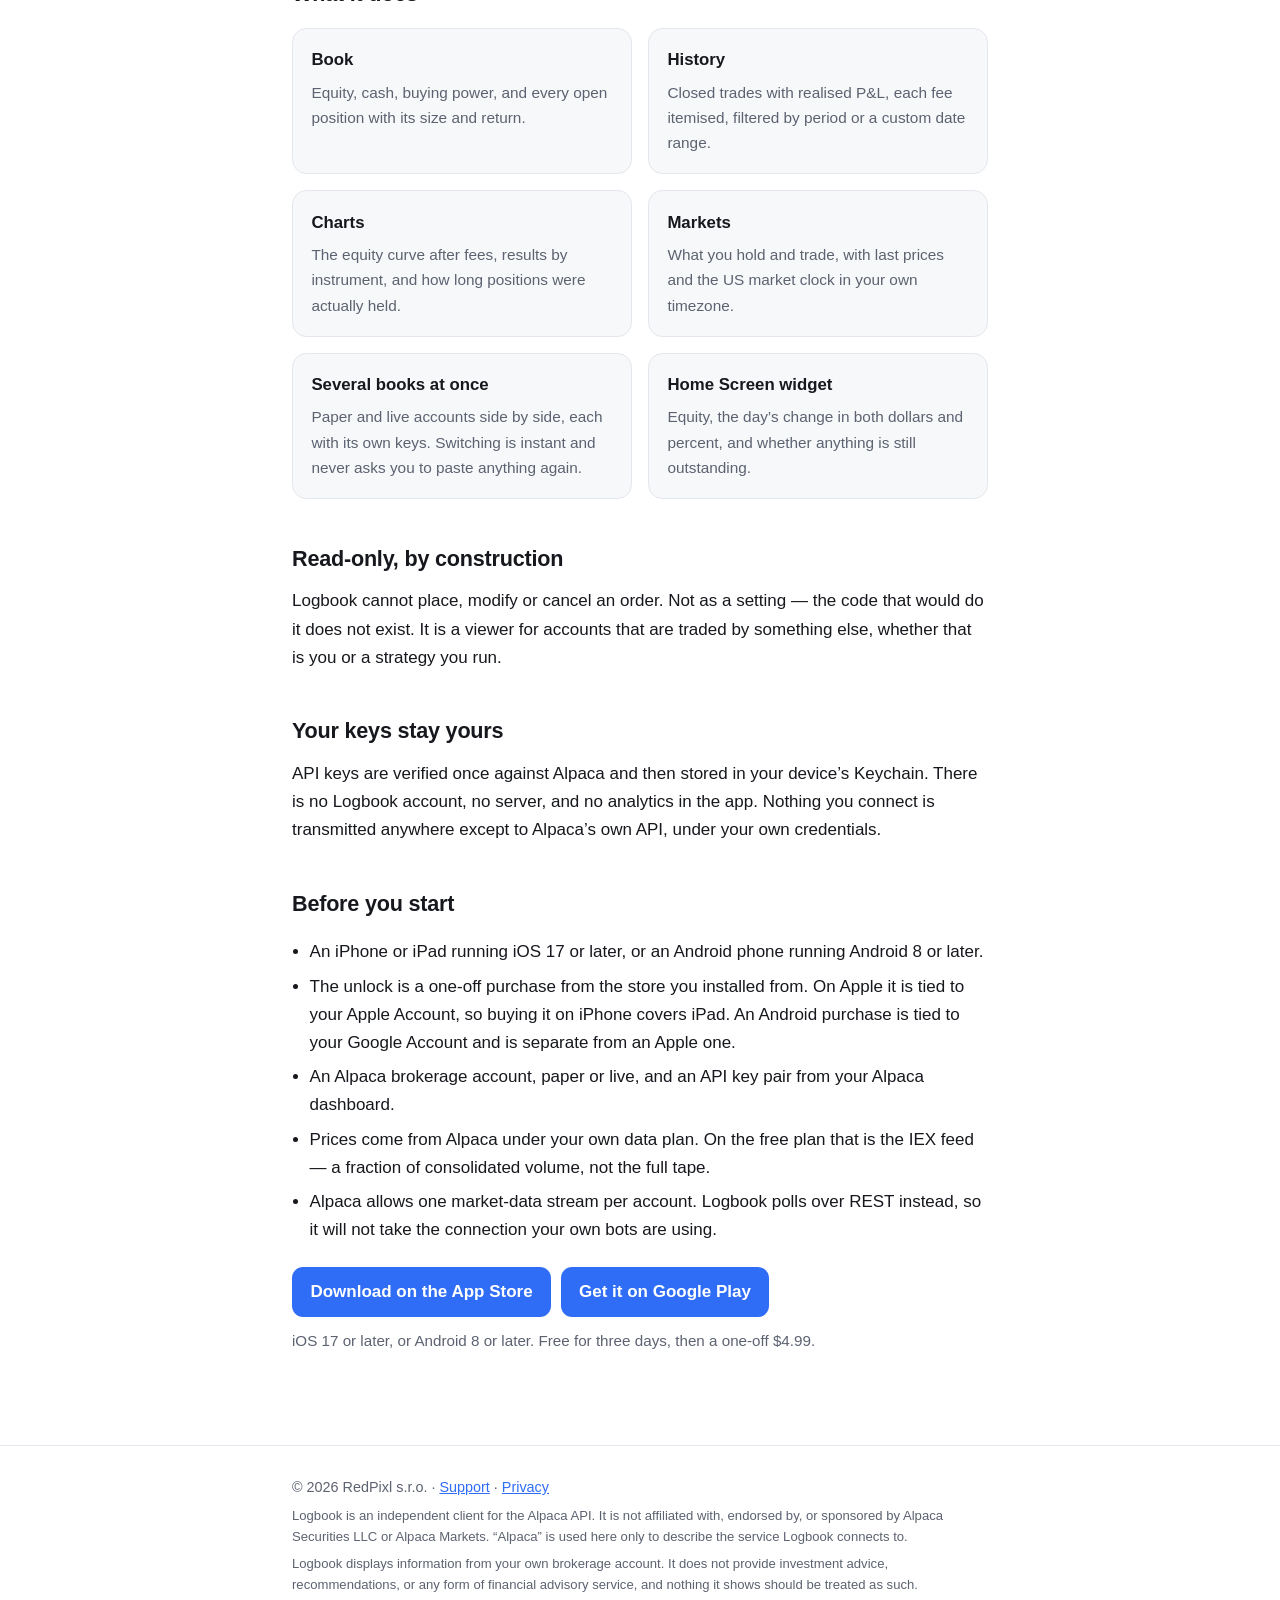
==== commit 1ef61ebe: "Android is out — two stores on the page, and one false line removed "An Android version is in testin" ====
--- a/index.html
+++ b/index.html
@@ -4,7 +4,7 @@
 <meta charset="utf-8">
 <meta name="viewport" content="width=device-width, initial-scale=1">
 <title>Logbook — see what your Alpaca account actually did</title>
-<meta name="description" content="An iOS client for Alpaca that computes realised P&amp;L trade by trade, nets the regulatory fees, and shows the orders that were submitted and never filled. Your API keys stay in your device's Keychain. No account, no subscription.">
+<meta name="description" content="An iOS and Android client for Alpaca that computes realised P&amp;L trade by trade, nets the regulatory fees, and shows the orders that were submitted and never filled. Your API keys stay in your device's Keychain. No account, no subscription.">
 <link rel="icon" href="/favicon-32.png" sizes="32x32">
 <link rel="icon" href="/icon-512.png" sizes="512x512">
 <link rel="apple-touch-icon" href="/apple-touch-icon.png">
@@ -28,7 +28,7 @@
   "name": "Logbook",
   "applicationCategory": "FinanceApplication",
   "alternateName": "Logbook for Alpaca",
-  "operatingSystem": "iOS 17+, iPadOS 17+",
+  "operatingSystem": "iOS 17+, iPadOS 17+, Android 8+",
   "applicationSubCategory": "Trading journal",
   "keywords": "Alpaca, Alpaca Markets, Alpaca API, Alpaca trading journal, trade journal, trading journal, realised P&L, realized P&L, profit and loss, brokerage account, algorithmic trading, algo trading, paper trading, order reconciliation, unfilled orders, regulatory fees, SEC Section 31, FINRA TAF",
   "featureList": [
@@ -43,7 +43,7 @@
     "Built for iPad, with accounts in a sidebar beside the book",
     "Dynamic Type: every number and label follows the system text size"
   ],
-  "description": "A read-only iOS client for Alpaca brokerage accounts: realised profit and loss computed trade by trade, regulatory fees netted, deposits and income shown alongside the trades, and a reconciliation of your balance against what the account actually did.",
+  "description": "A read-only iOS and Android client for Alpaca brokerage accounts: realised profit and loss computed trade by trade, regulatory fees netted, deposits and income shown alongside the trades, and a reconciliation of your balance against what the account actually did.",
   "url": "https://tradelogbook.app/",
   "image": "https://tradelogbook.app/icon-512.png",
   "offers": [
@@ -78,7 +78,7 @@
 <main class="wrap">
 <div class="hero">
   <img class="appicon" src="/icon-512.png" alt="" width="96" height="96">
-  <p class="status"><span class="dot" aria-hidden="true"></span>On the App Store</p>
+  <p class="status"><span class="dot" aria-hidden="true"></span>On the App Store and Google Play</p>
   <h1>See what your account actually did.</h1>
   <p class="lede">Logbook reads an <strong>Alpaca</strong> brokerage account and answers the question the dashboard doesn’t: what did each trade make, after costs — and did every order you sent actually fill?</p>
   <p class="cta">
@@ -86,10 +86,13 @@
          visitor's own storefront. A hardcoded /de/ or /us/ link sends everyone
          else through a country switch they did not ask for. -->
     <a class="primary" href="https://apps.apple.com/app/id6803156999">Download on the App Store</a>
+    <!-- Play needs no country handling: one URL, Google resolves the storefront
+         from the signed-in account. The ?id= form is the canonical one. -->
+    <a class="primary" href="https://play.google.com/store/apps/details?id=app.tradelogbook.logbook">Get it on Google Play</a>
     <a class="ghost" href="/support.html">Support</a>
     <a class="ghost" href="/privacy.html">Privacy</a>
   </p>
-  <p class="hero-note">iPhone and iPad, iOS 17 or later — one purchase covers both. An Android version is in testing. Free for three days, then a one-off $4.99. No subscription and no account — you bring your own Alpaca API keys.</p>
+  <p class="hero-note">iPhone and iPad on iOS 17 or later, or Android 8 or later. Free for three days, then a one-off $4.99. The unlock is bought from the store you install from, so it covers iPhone and iPad together, or Android. No subscription and no account — you bring your own Alpaca API keys.</p>
 </div>
 
 <h2>Alpaca does not tell you what a trade made</h2>
@@ -155,7 +158,8 @@
 
 <h2>Before you start</h2>
 <ul>
-  <li>An iPhone or iPad running iOS 17 or later. The unlock is a single purchase tied to your Apple Account, so buying it on one covers the other.</li>
+  <li>An iPhone or iPad running iOS 17 or later, or an Android phone running Android 8 or later.</li>
+  <li>The unlock is a one-off purchase from the store you installed from. On Apple it is tied to your Apple Account, so buying it on iPhone covers iPad. An Android purchase is tied to your Google Account and is separate from an Apple one.</li>
   <li>An Alpaca brokerage account, paper or live, and an API key pair from your Alpaca dashboard.</li>
   <li>Prices come from Alpaca under your own data plan. On the free plan that is the IEX feed — a fraction of consolidated volume, not the full tape.</li>
   <li>Alpaca allows one market-data stream per account. Logbook polls over REST instead, so it will not take the connection your own bots are using.</li>
@@ -167,8 +171,9 @@
      to the visitor's own storefront. -->
 <p class="cta">
   <a class="primary" href="https://apps.apple.com/app/id6803156999">Download on the App Store</a>
+  <a class="primary" href="https://play.google.com/store/apps/details?id=app.tradelogbook.logbook">Get it on Google Play</a>
 </p>
-<p class="hero-note">iPhone and iPad, iOS 17 or later. Free for three days, then a one-off $4.99.</p>
+<p class="hero-note">iOS 17 or later, or Android 8 or later. Free for three days, then a one-off $4.99.</p>
 </main>
 
 <footer><div class="wrap">
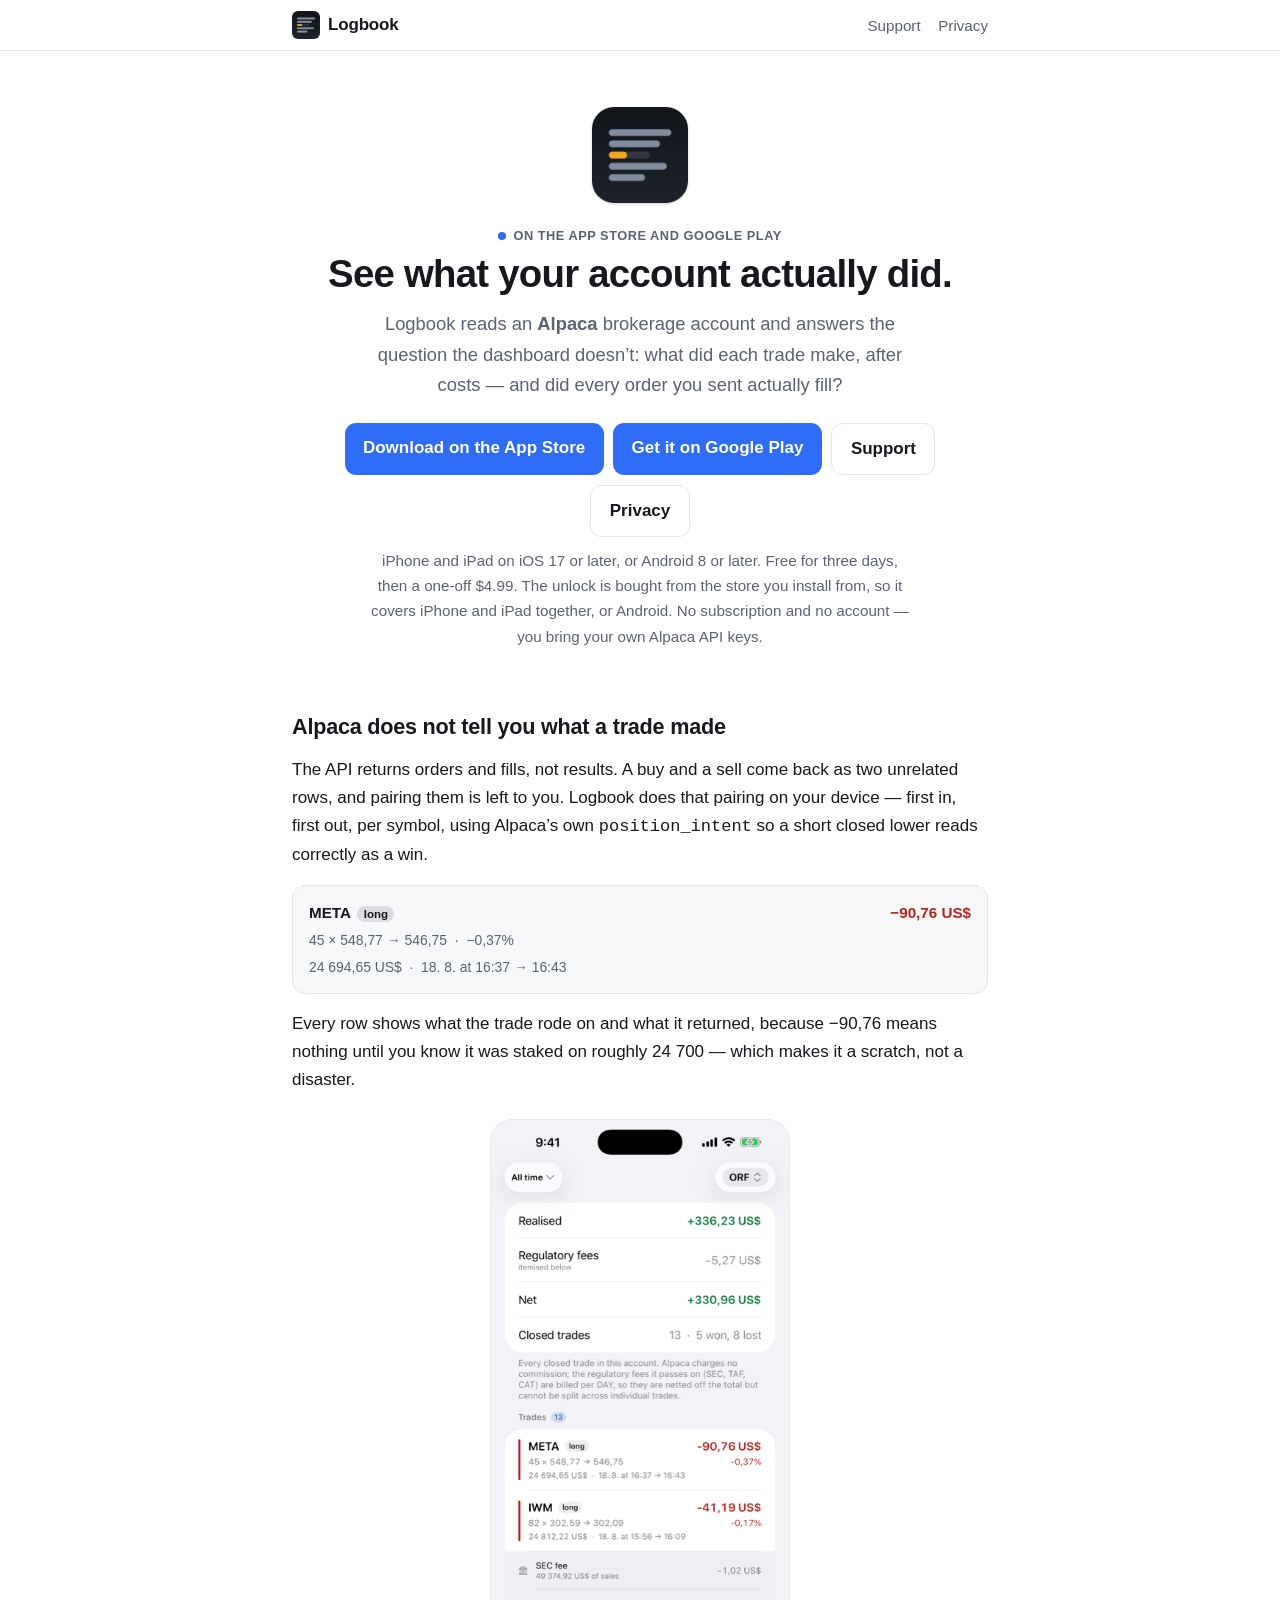
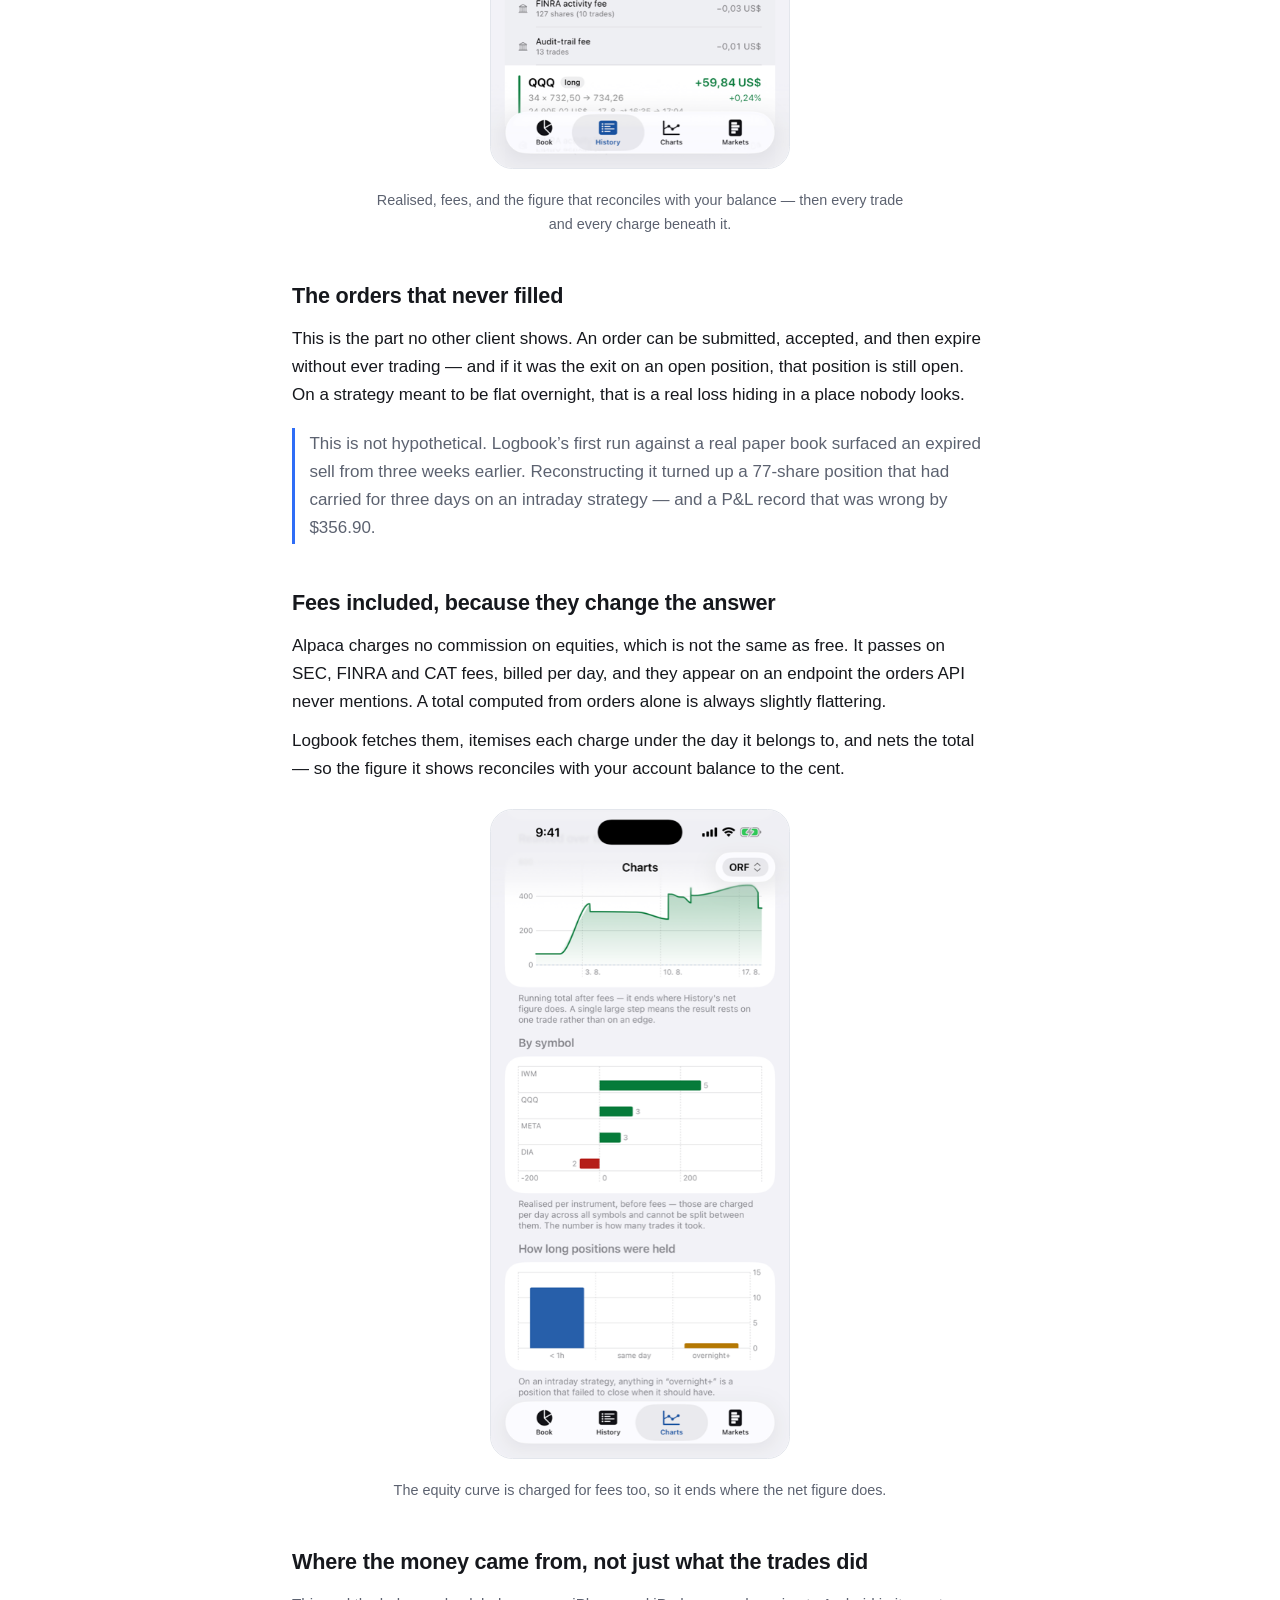
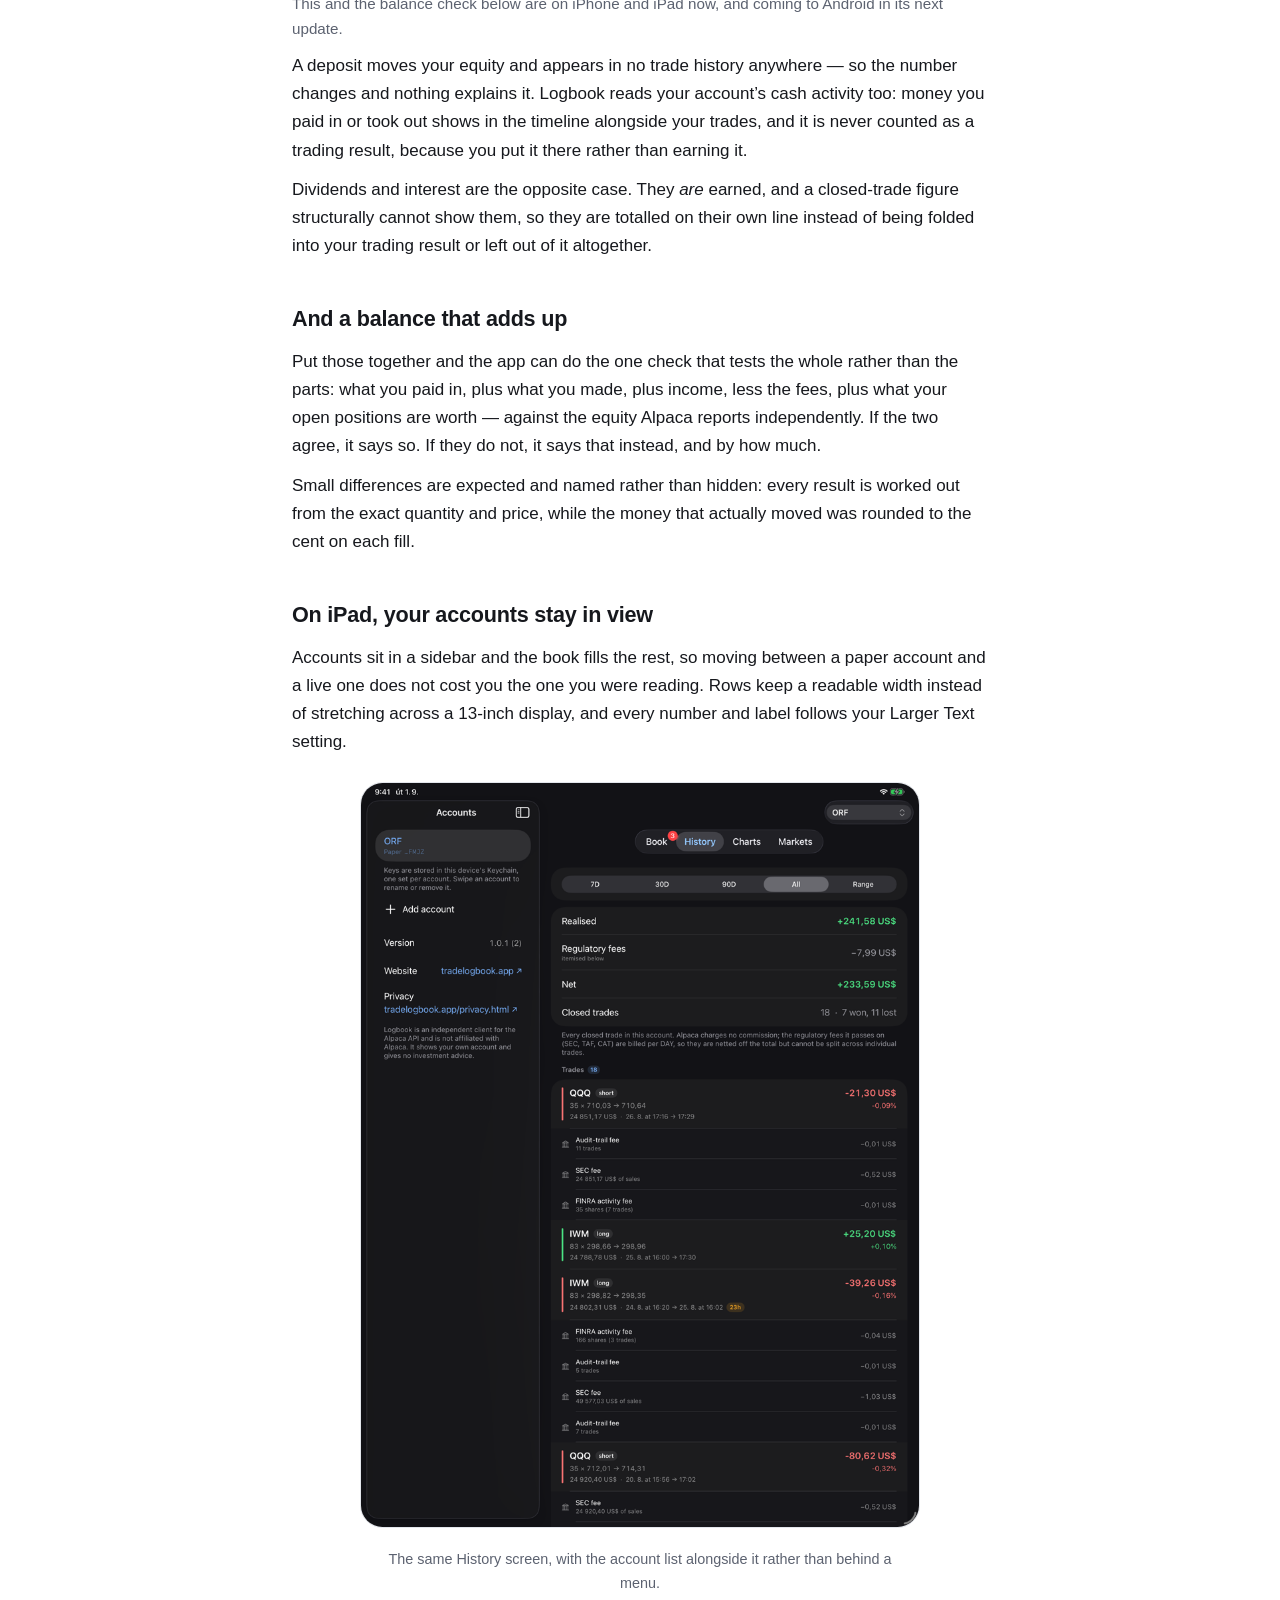
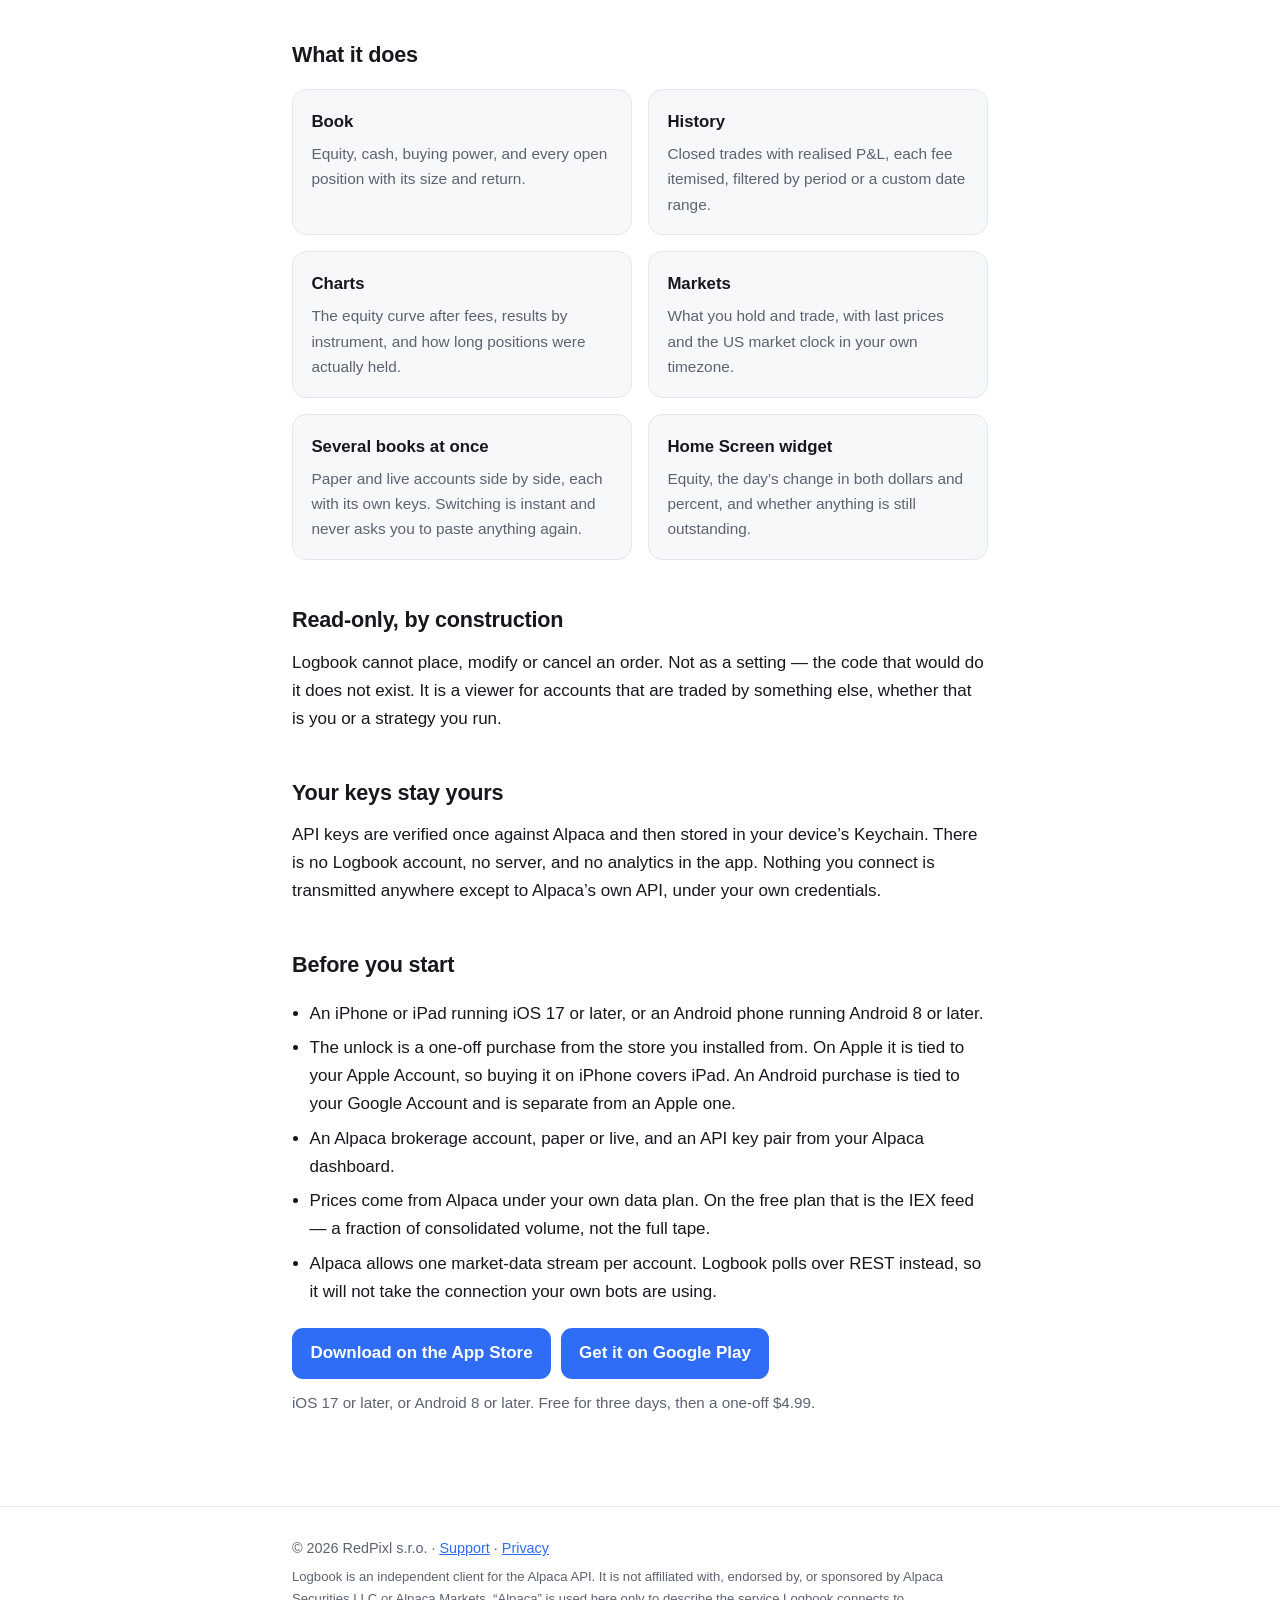
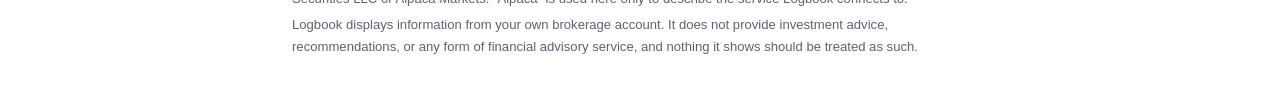
==== commit e541ff05: "Say the transfers and reconciliation sections are iPhone and iPad for now The page presents every fe" ====
--- a/index.html
+++ b/index.html
@@ -38,12 +38,12 @@
     "Equity curve, results by instrument, and hold-time distribution",
     "Multiple Alpaca paper and live accounts, kept separate",
     "Read-only: it cannot place, modify or cancel an order",
-    "Deposits, withdrawals, dividends and interest shown alongside your trades",
-    "Reconciliation: funding plus realised plus income less fees, checked against your balance",
+    "Deposits, withdrawals, dividends and interest shown alongside your trades (iPhone and iPad; coming to Android)",
+    "Reconciliation: funding plus realised plus income less fees, checked against your balance (iPhone and iPad; coming to Android)",
     "Built for iPad, with accounts in a sidebar beside the book",
     "Dynamic Type: every number and label follows the system text size"
   ],
-  "description": "A read-only iOS and Android client for Alpaca brokerage accounts: realised profit and loss computed trade by trade, regulatory fees netted, deposits and income shown alongside the trades, and a reconciliation of your balance against what the account actually did.",
+  "description": "A read-only iOS and Android client for Alpaca brokerage accounts: realised profit and loss computed trade by trade and regulatory fees netted — and on iPhone and iPad, deposits and income shown alongside the trades and a reconciliation of your balance against what the account actually did.",
   "url": "https://tradelogbook.app/",
   "image": "https://tradelogbook.app/icon-512.png",
   "offers": [
@@ -125,6 +125,7 @@
 </figure>
 
 <h2>Where the money came from, not just what the trades did</h2>
+<p class="hero-note">This and the balance check below are on iPhone and iPad now, and coming to Android in its next update.</p>
 <p>A deposit moves your equity and appears in no trade history anywhere — so the number changes and nothing explains it. Logbook reads your account&rsquo;s cash activity too: money you paid in or took out shows in the timeline alongside your trades, and it is never counted as a trading result, because you put it there rather than earning it.</p>
 <p>Dividends and interest are the opposite case. They <em>are</em> earned, and a closed-trade figure structurally cannot show them, so they are totalled on their own line instead of being folded into your trading result or left out of it altogether.</p>
 
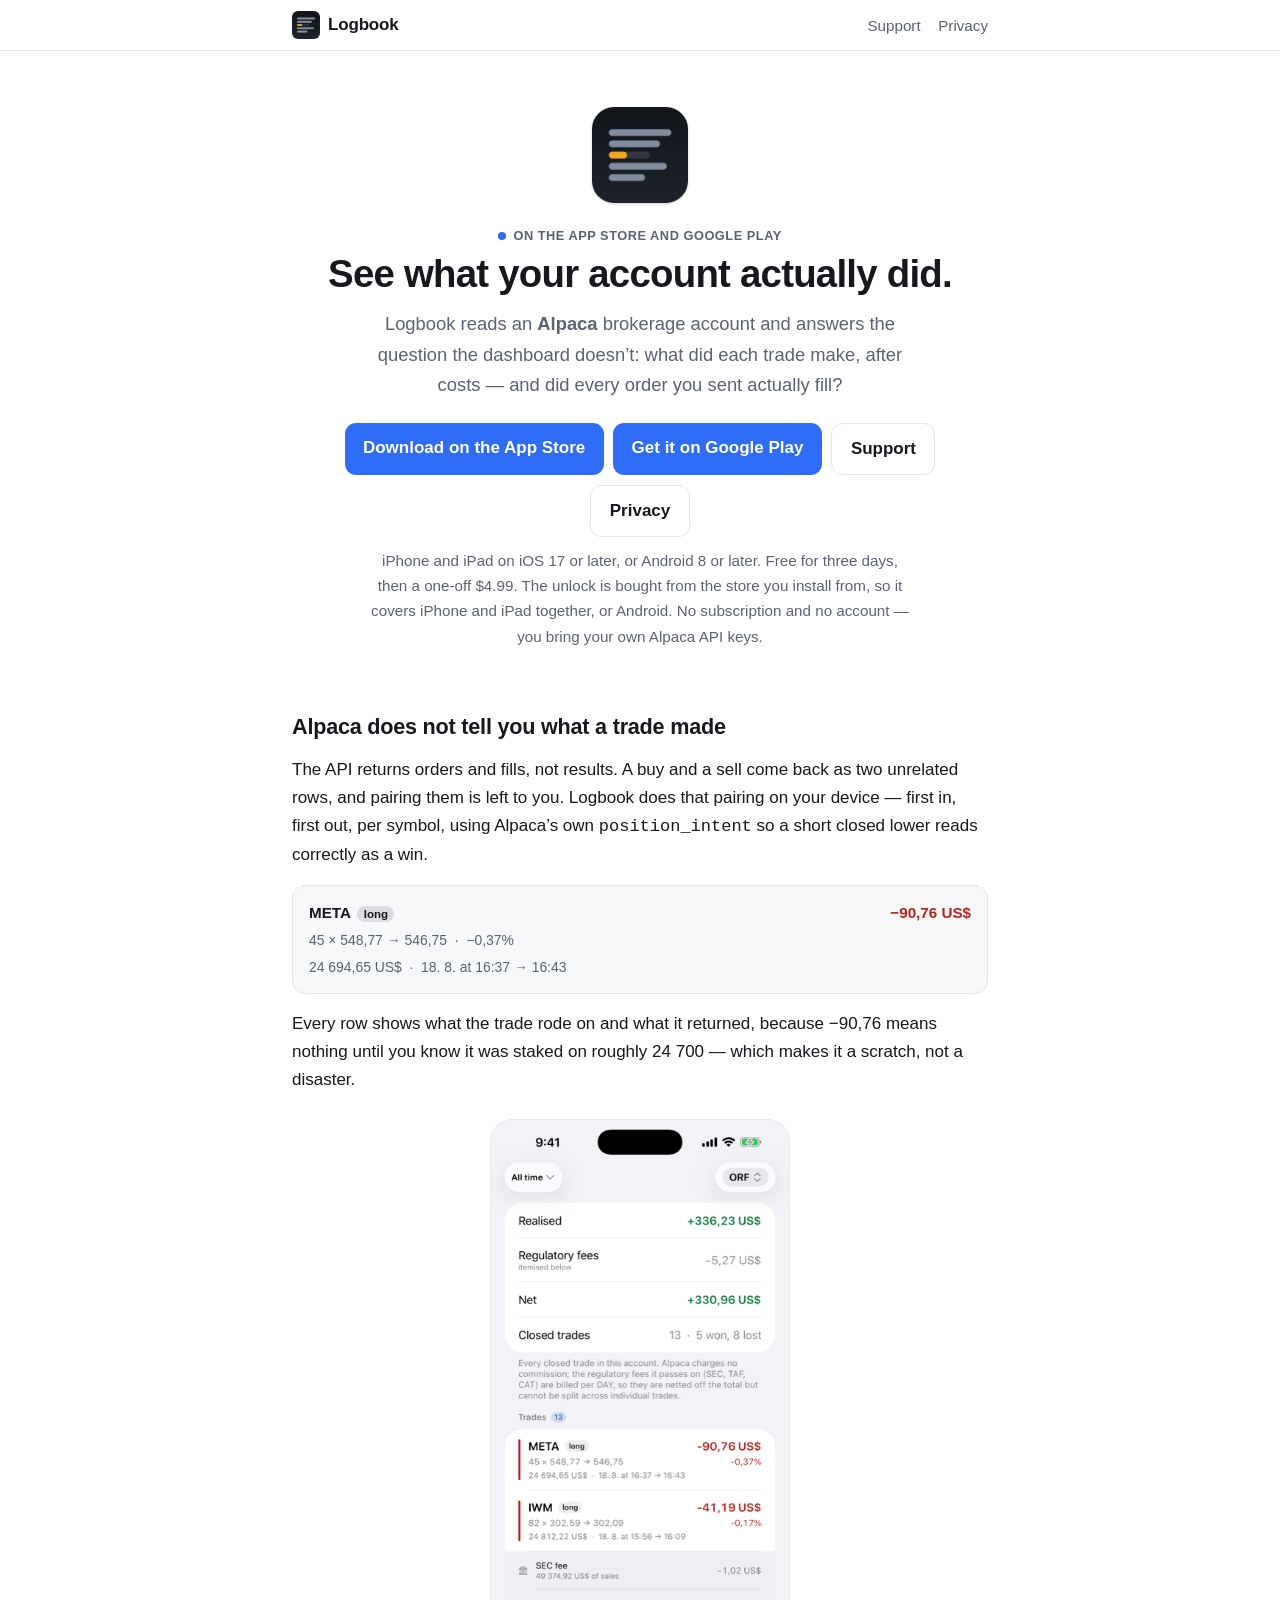
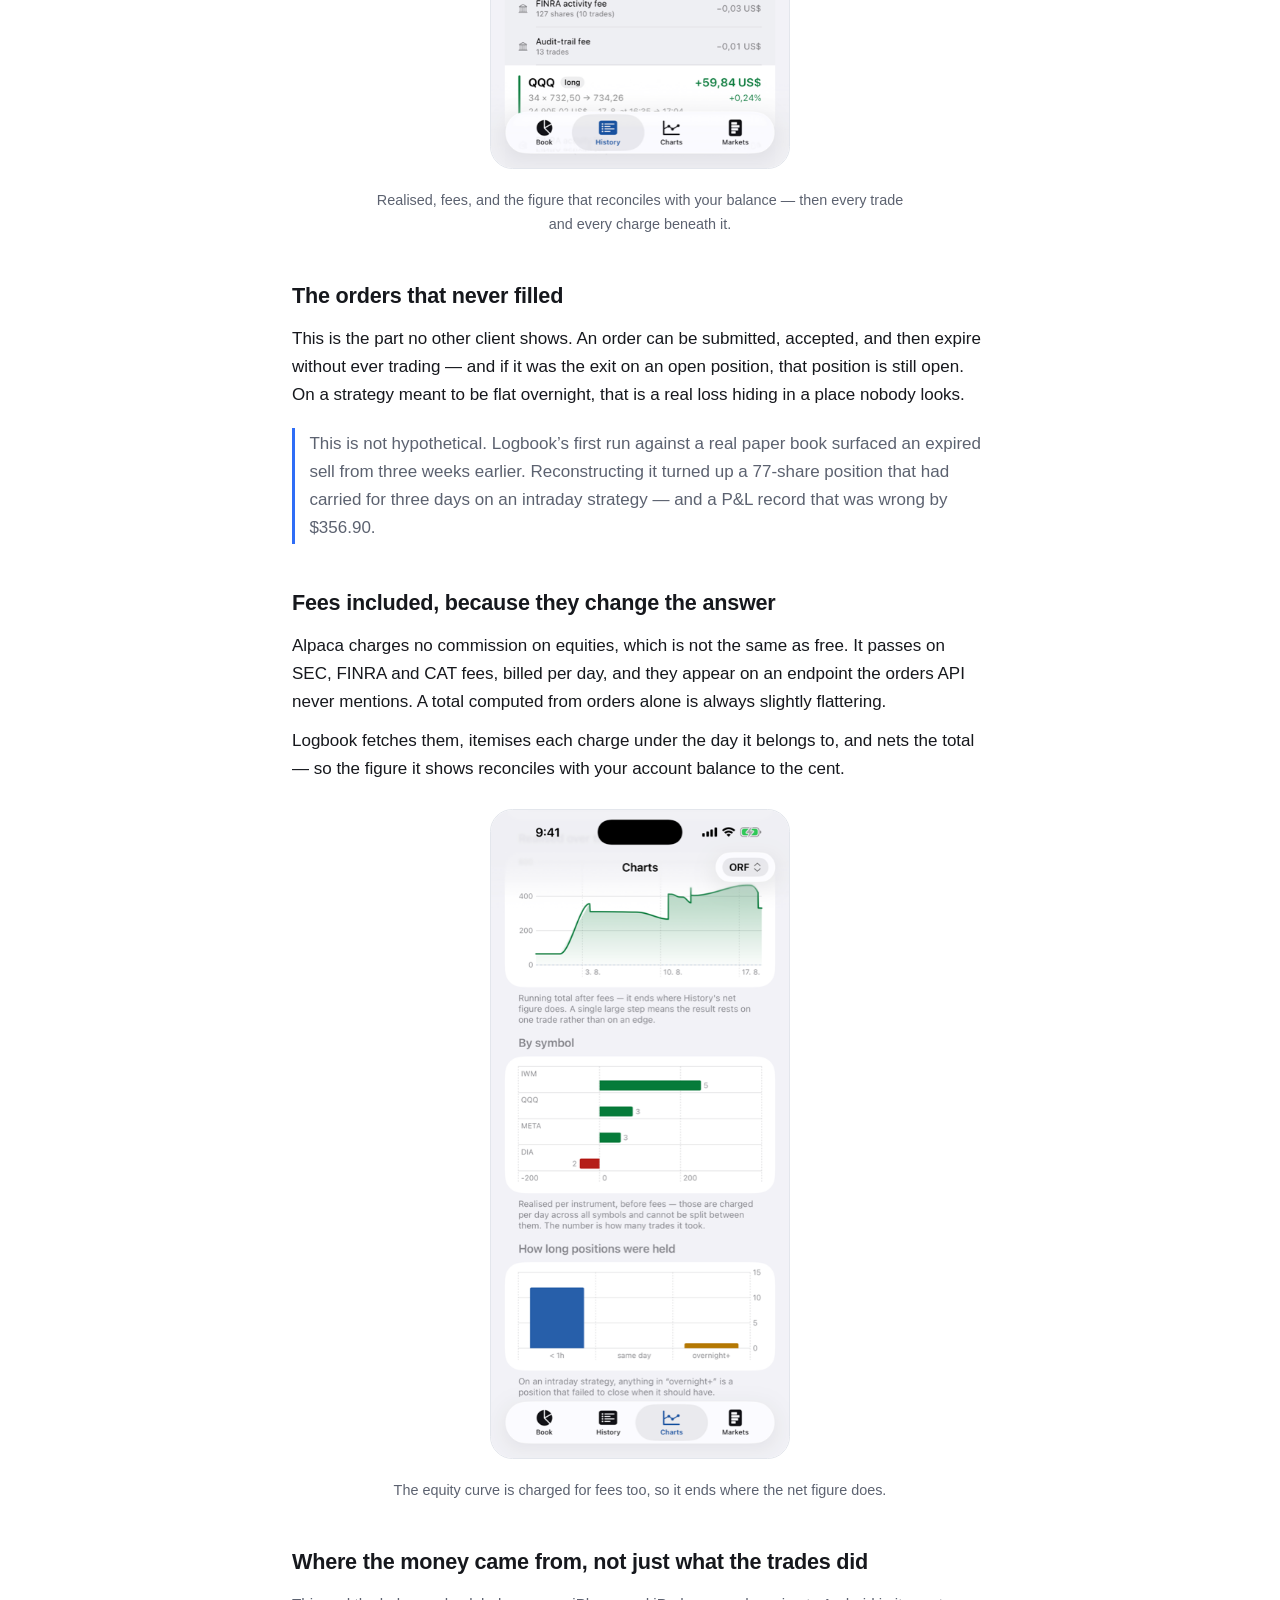
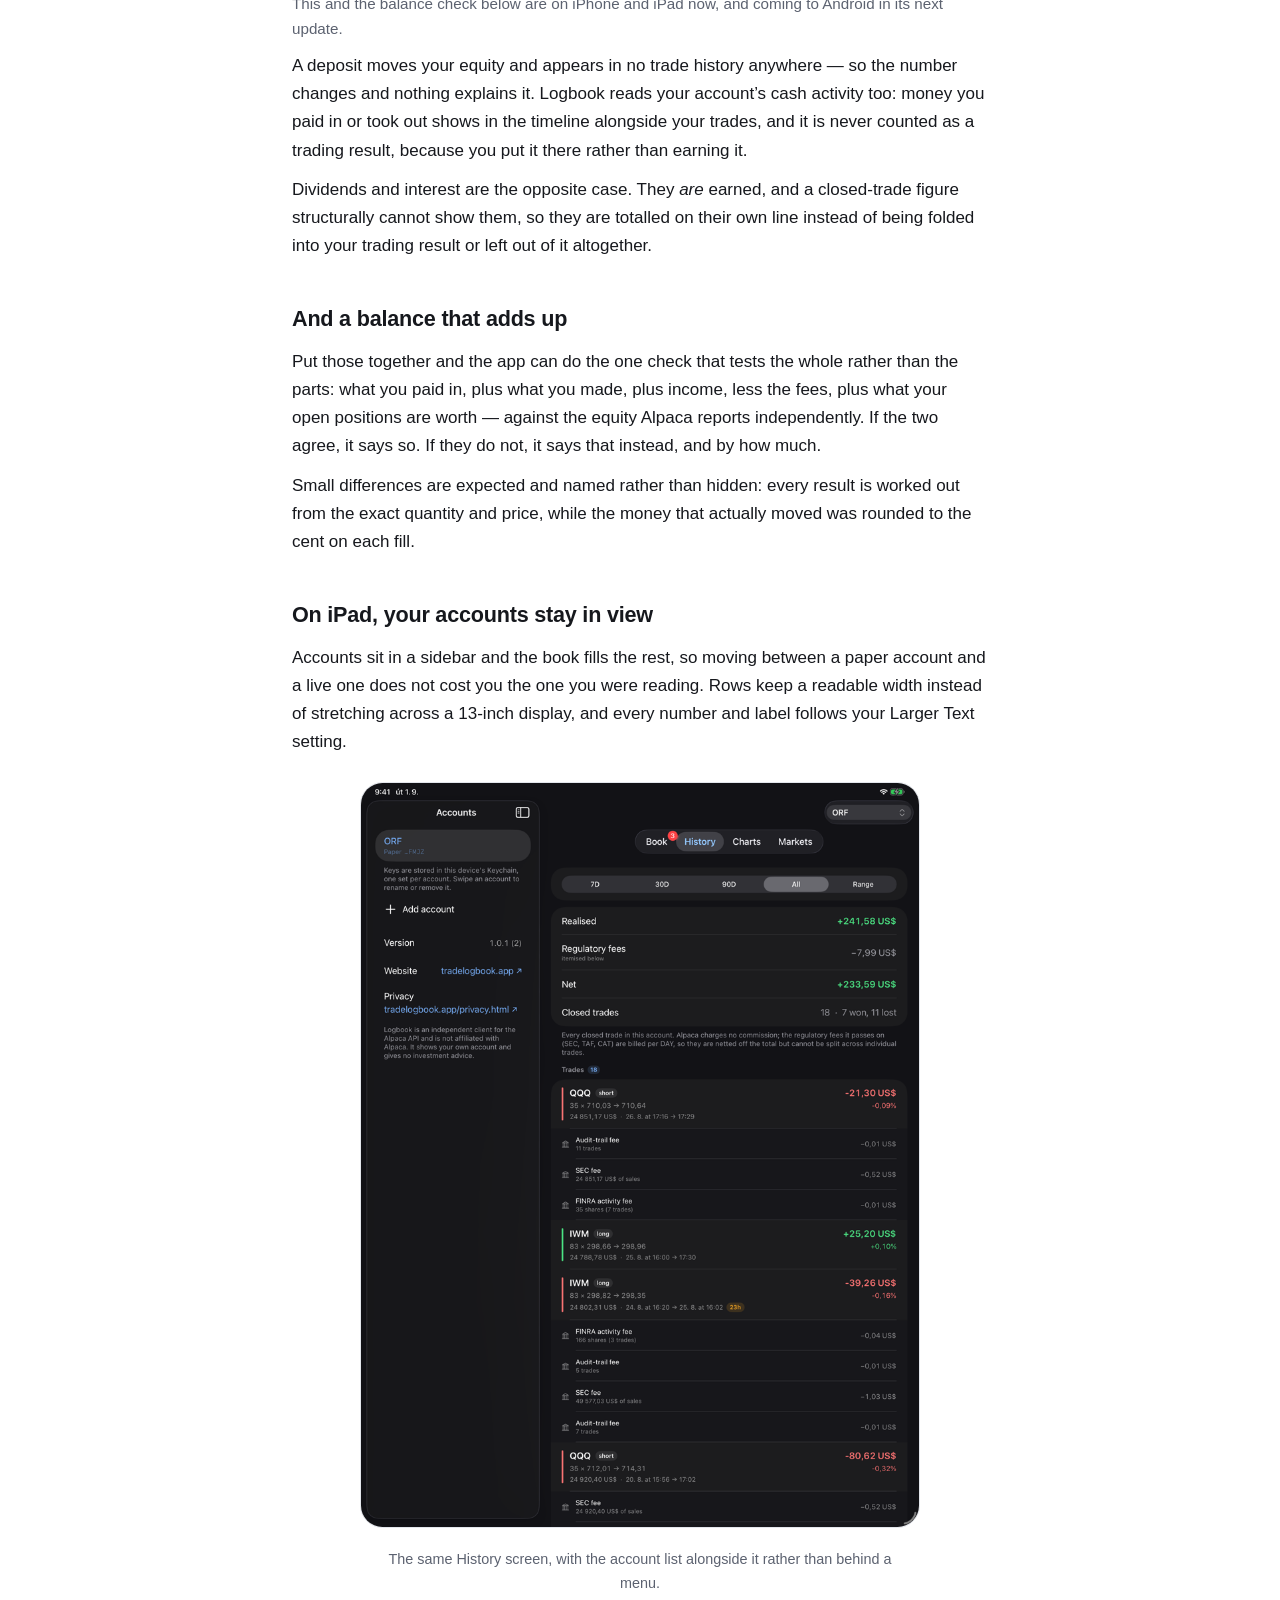
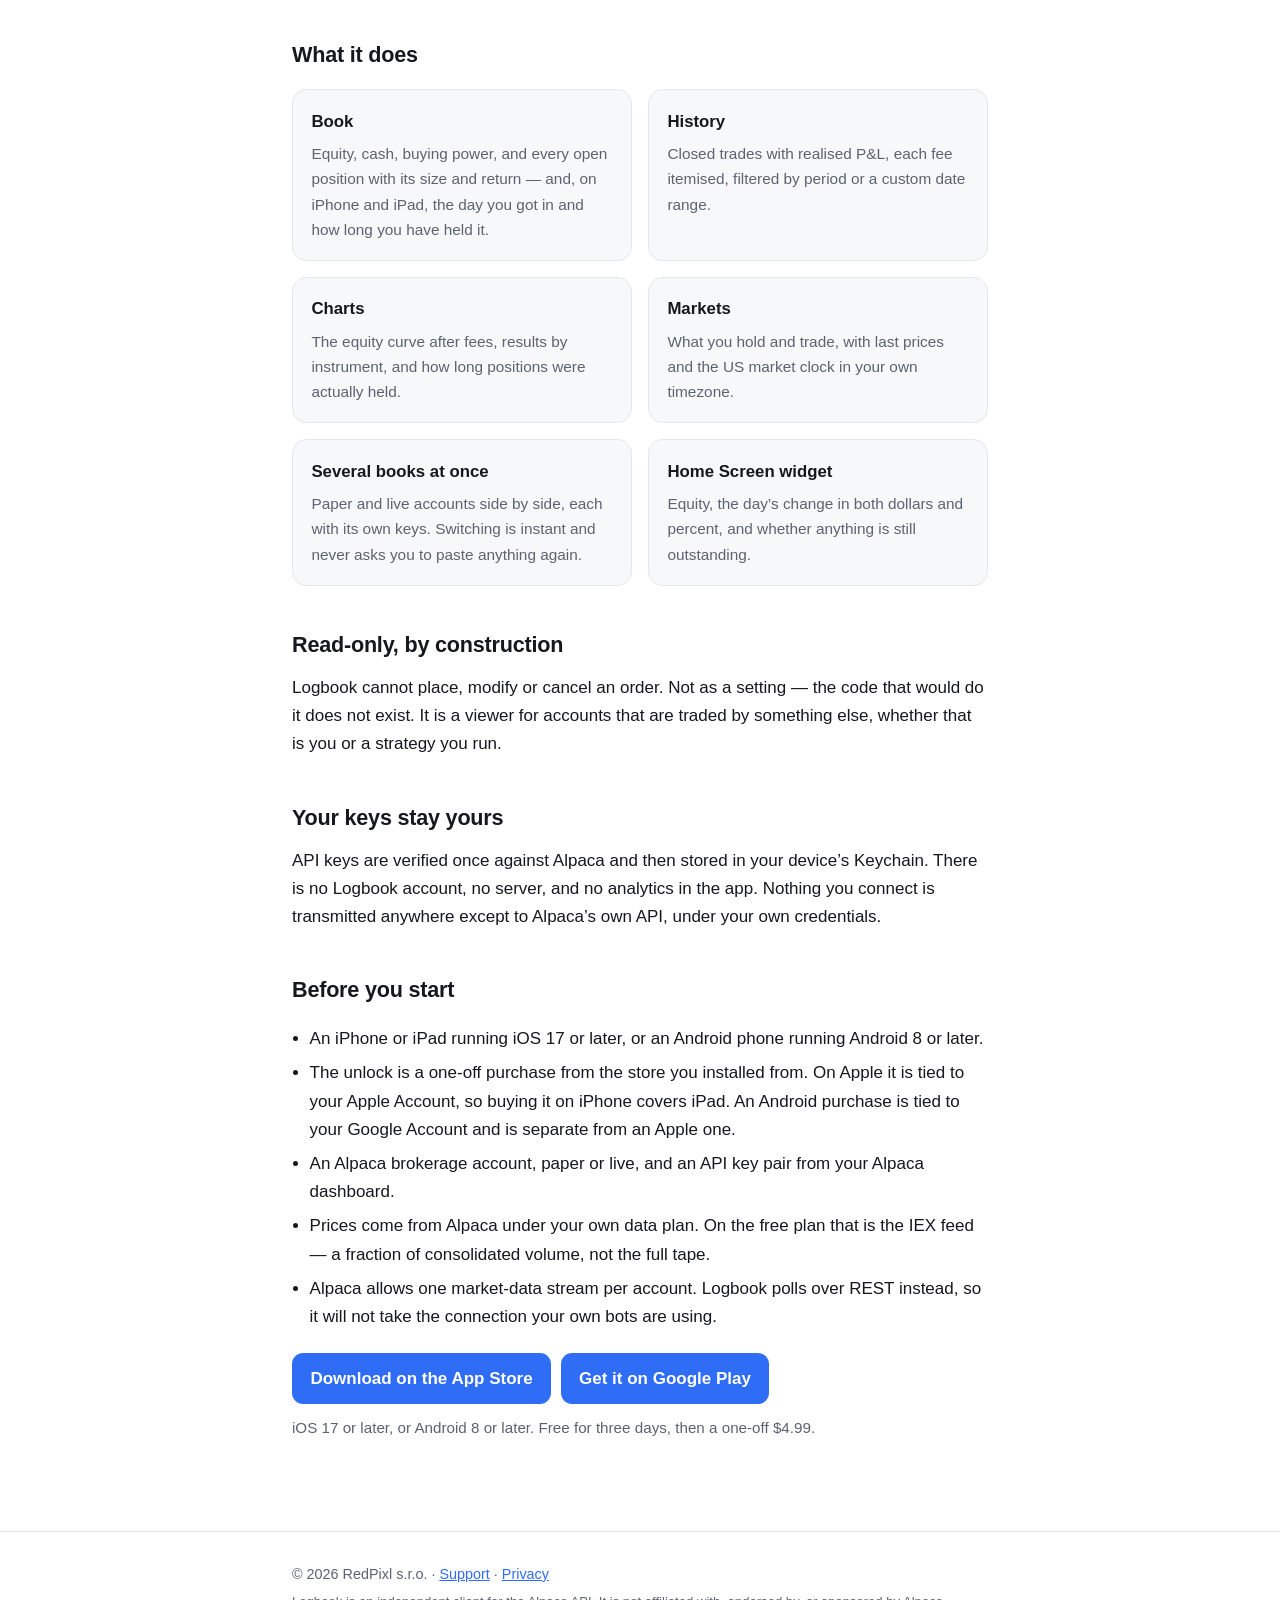
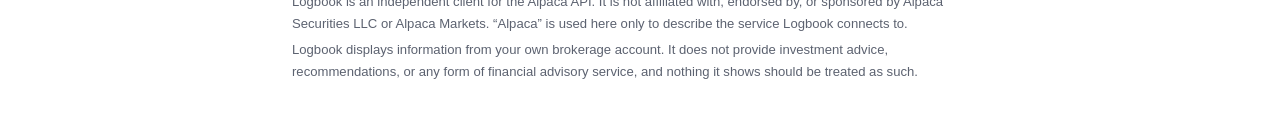
==== commit 04695fa9: "Book shows when each position was opened — say so, for iPhone and iPad 1.2.2 is live on the App Stor" ====
--- a/index.html
+++ b/index.html
@@ -40,6 +40,7 @@
     "Read-only: it cannot place, modify or cancel an order",
     "Deposits, withdrawals, dividends and interest shown alongside your trades (iPhone and iPad; coming to Android)",
     "Reconciliation: funding plus realised plus income less fees, checked against your balance (iPhone and iPad; coming to Android)",
+    "When each open position was opened and how long it has been held (iPhone and iPad; coming to Android)",
     "Built for iPad, with accounts in a sidebar beside the book",
     "Dynamic Type: every number and label follows the system text size"
   ],
@@ -143,7 +144,7 @@
 
 <h2>What it does</h2>
 <div class="grid">
-  <div class="card"><h3>Book</h3><p>Equity, cash, buying power, and every open position with its size and return.</p></div>
+  <div class="card"><h3>Book</h3><p>Equity, cash, buying power, and every open position with its size and return — and, on iPhone and iPad, the day you got in and how long you have held it.</p></div>
   <div class="card"><h3>History</h3><p>Closed trades with realised P&amp;L, each fee itemised, filtered by period or a custom date range.</p></div>
   <div class="card"><h3>Charts</h3><p>The equity curve after fees, results by instrument, and how long positions were actually held.</p></div>
   <div class="card"><h3>Markets</h3><p>What you hold and trade, with last prices and the US market clock in your own timezone.</p></div>
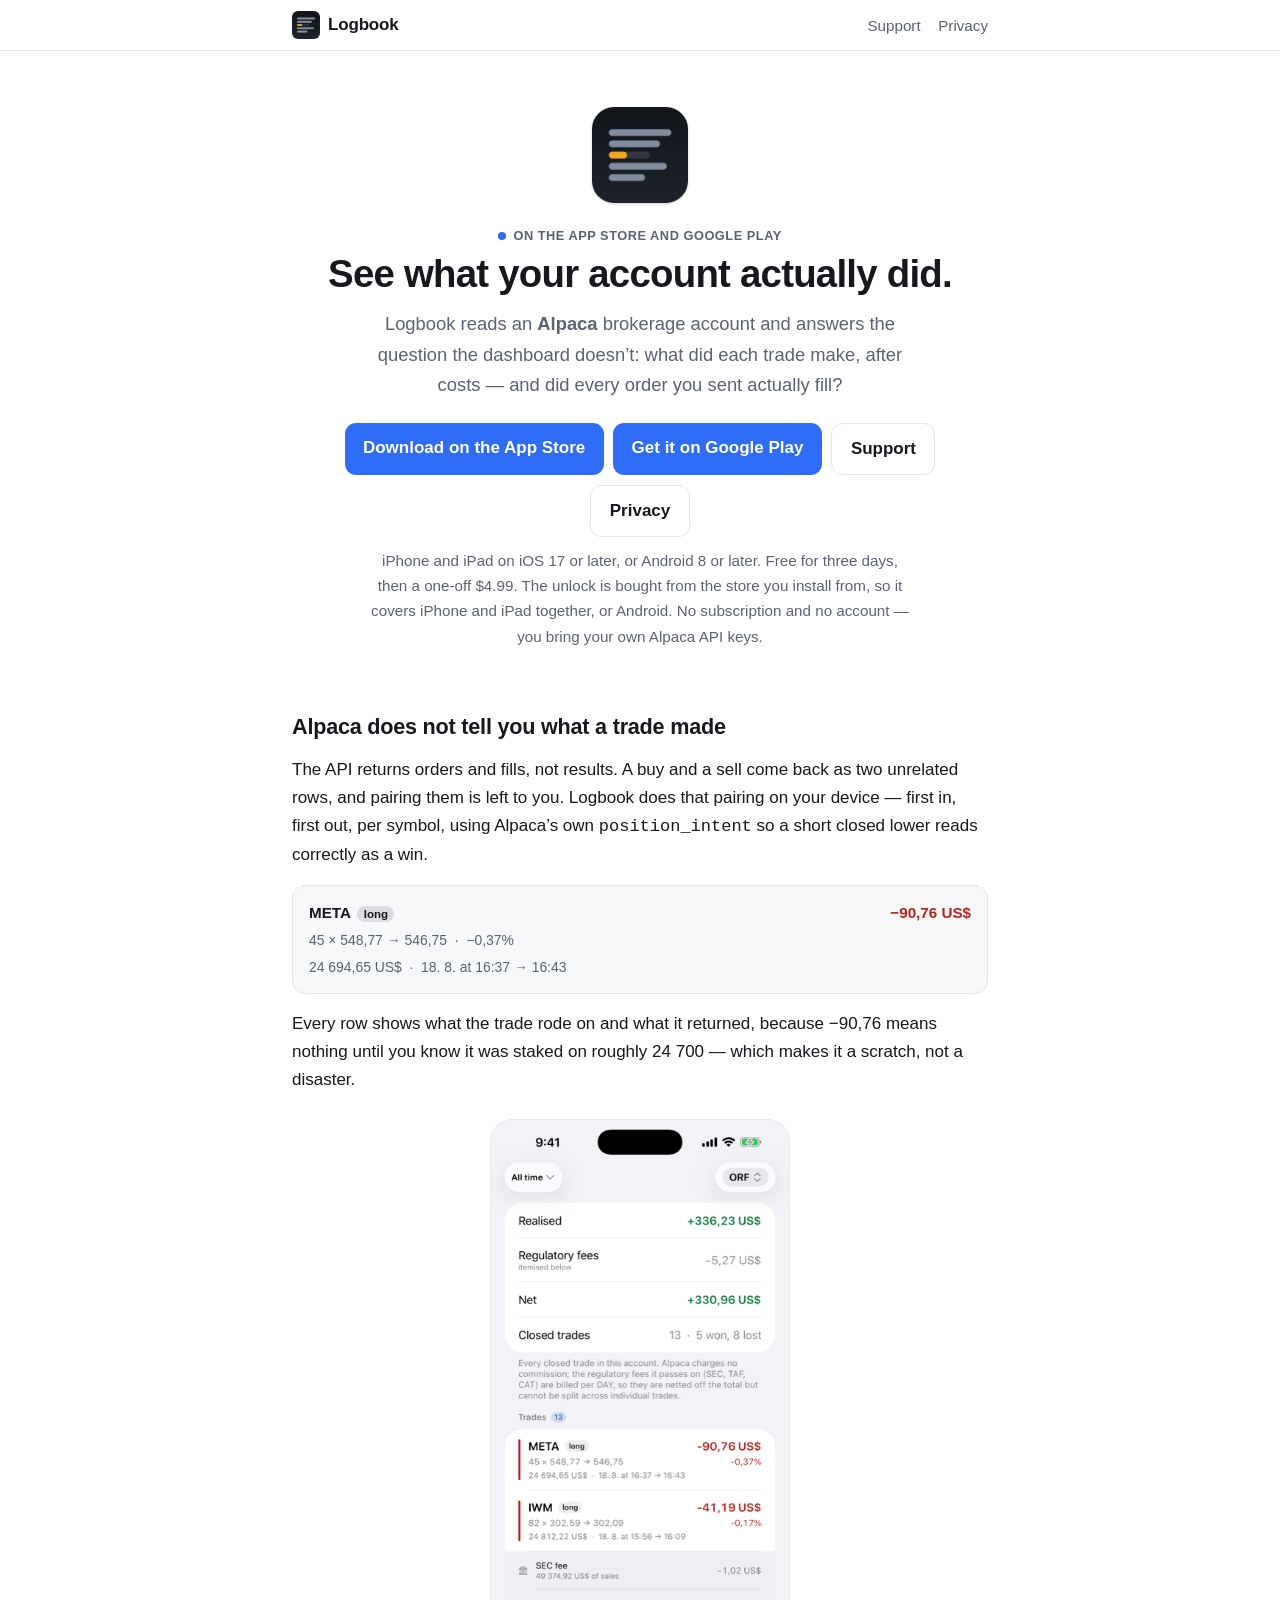
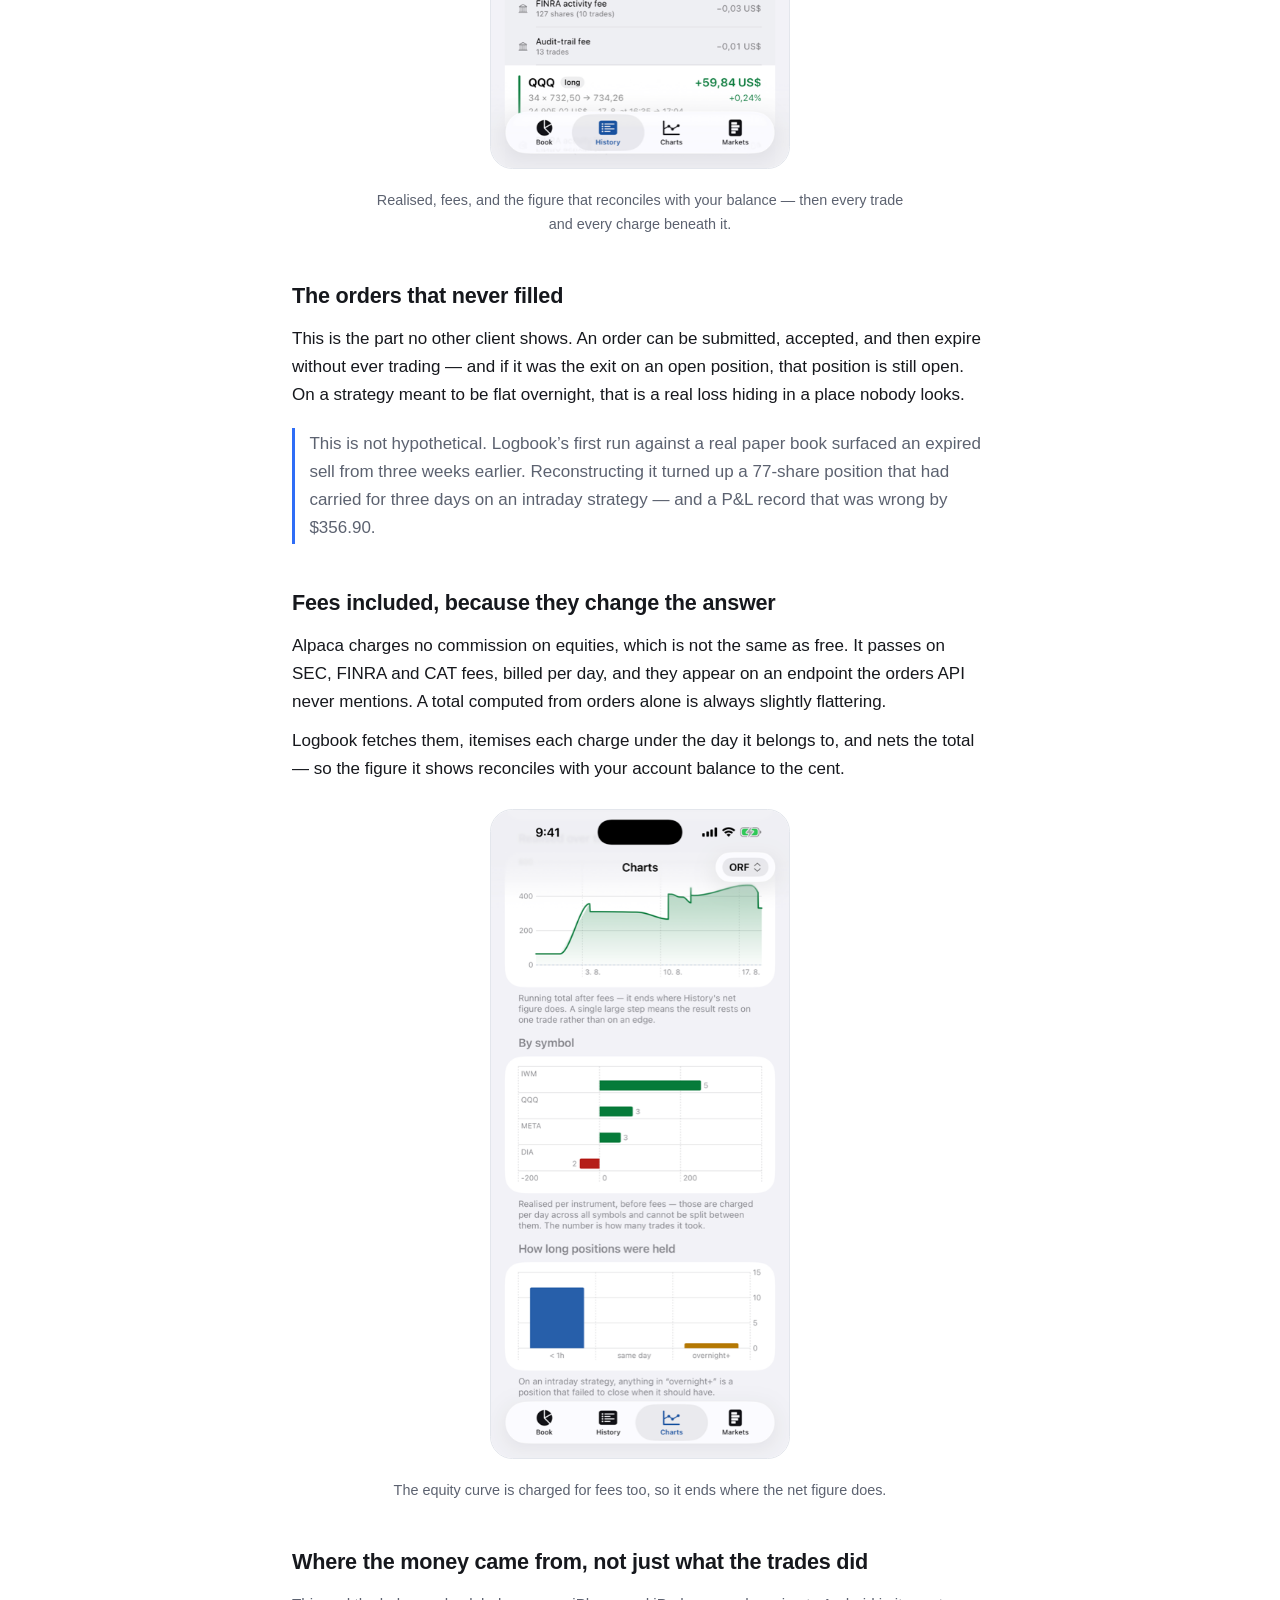
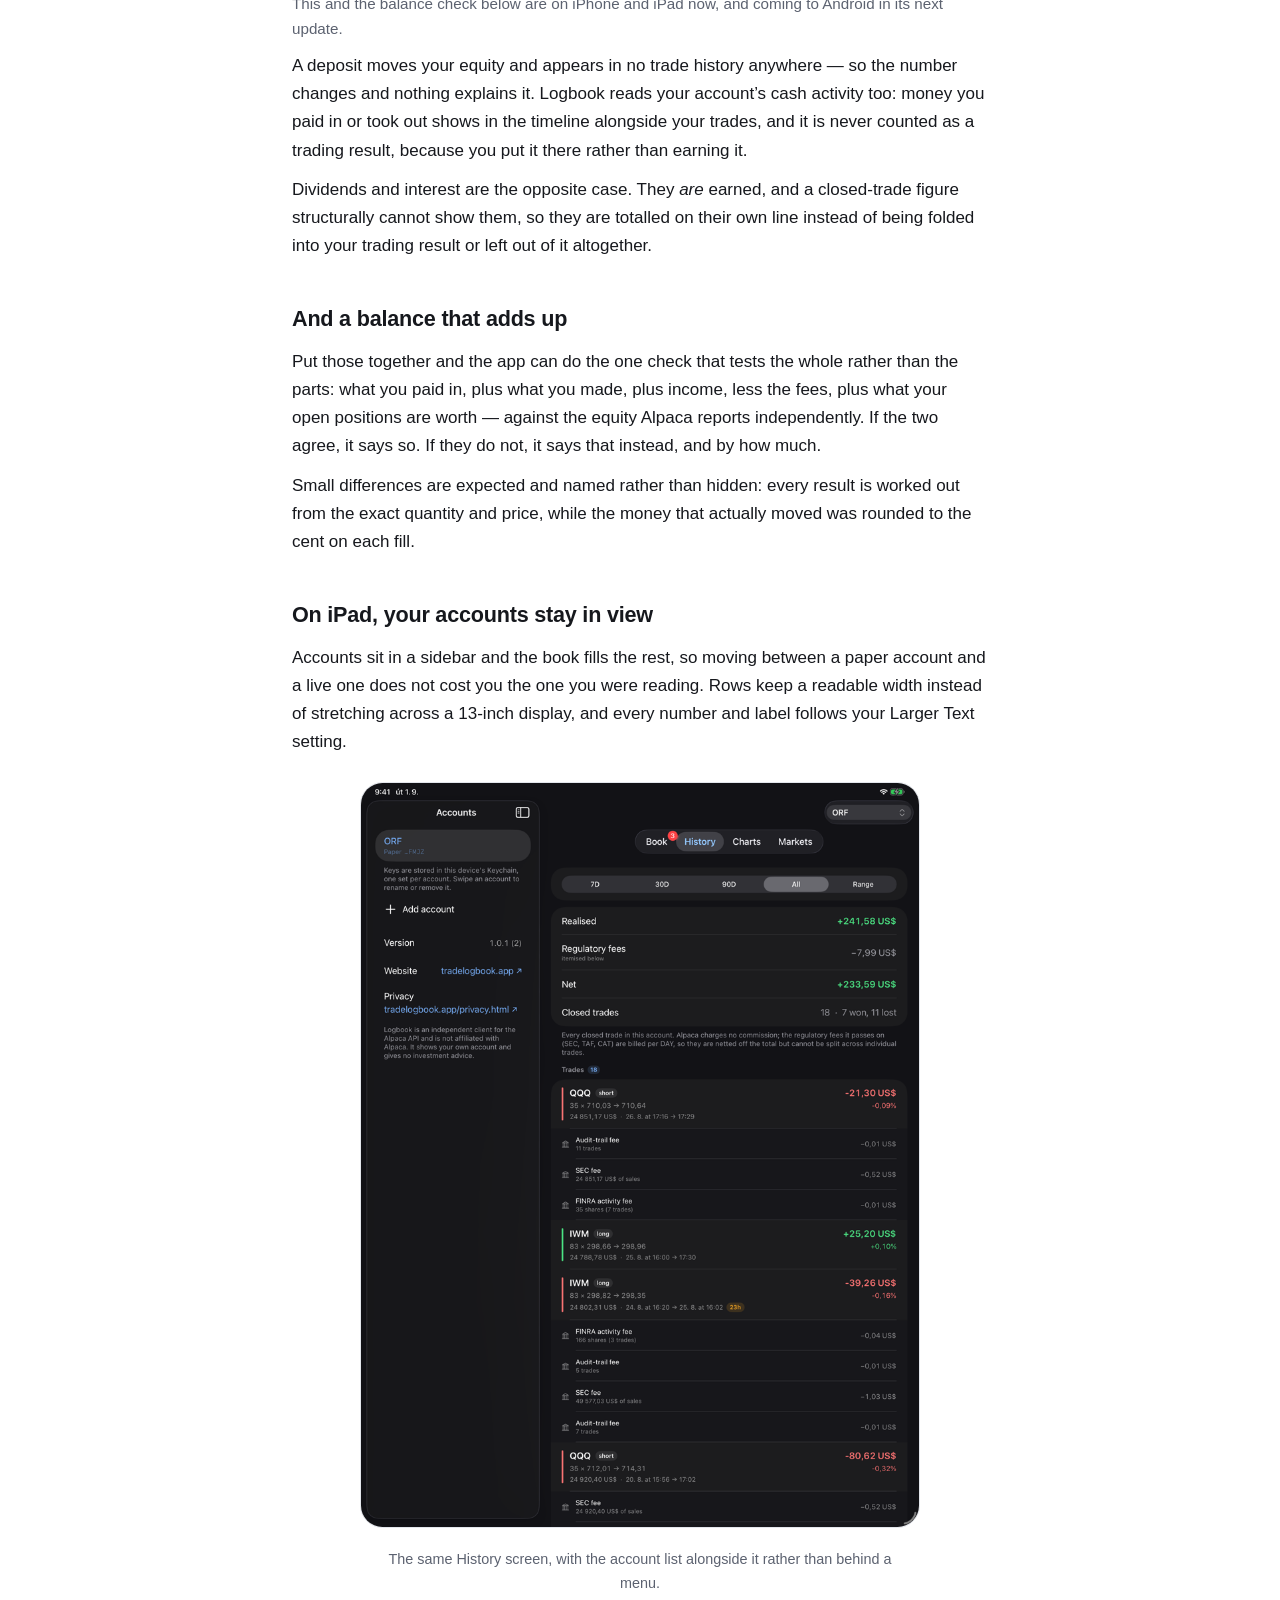
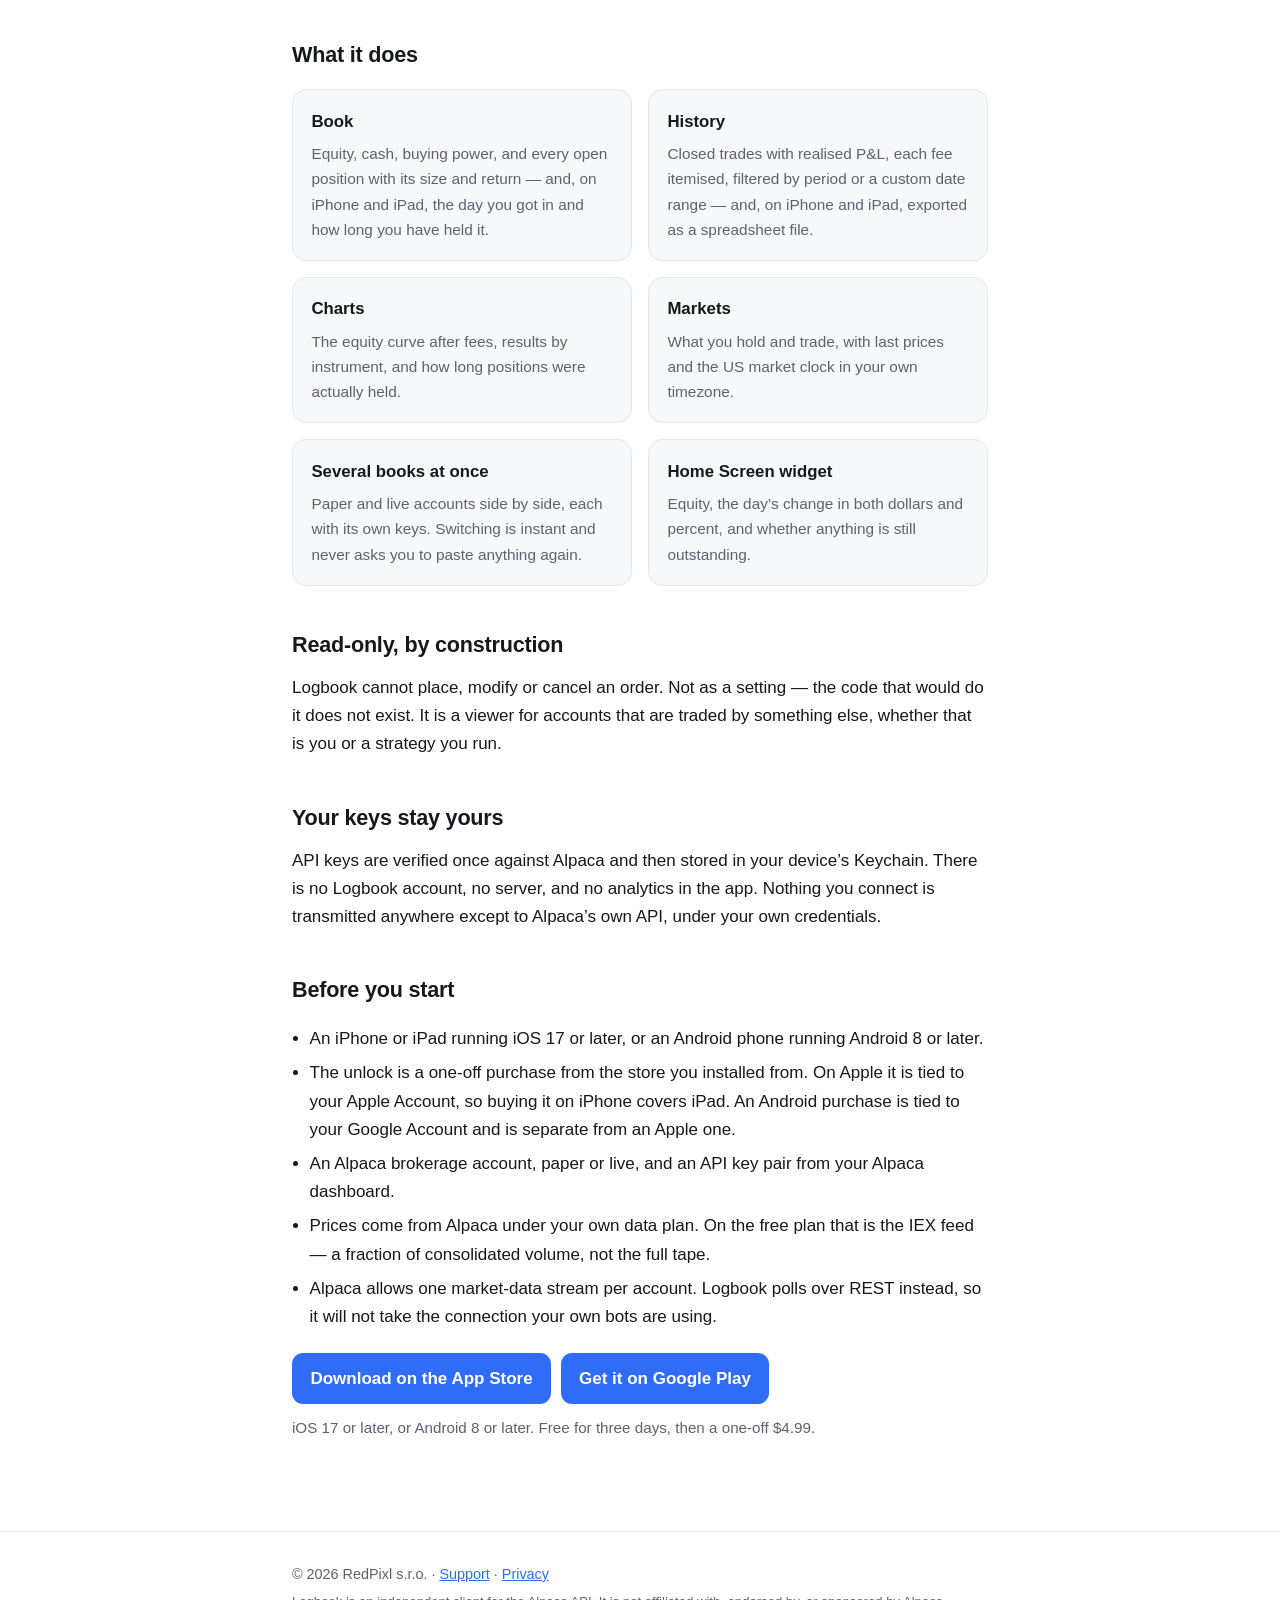
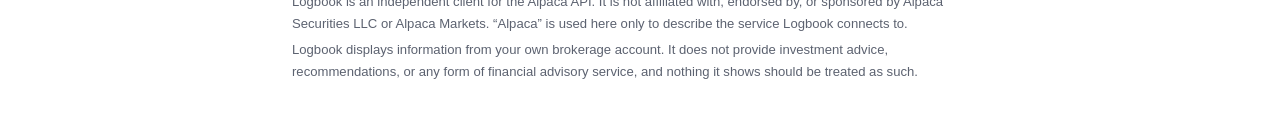
==== commit 1b9bb2ce: "1.3 is live on the App Store — say History exports, and buying power explains itself Both claims car" ====
--- a/index.html
+++ b/index.html
@@ -41,6 +41,8 @@
     "Deposits, withdrawals, dividends and interest shown alongside your trades (iPhone and iPad; coming to Android)",
     "Reconciliation: funding plus realised plus income less fees, checked against your balance (iPhone and iPad; coming to Android)",
     "When each open position was opened and how long it has been held (iPhone and iPad; coming to Android)",
+    "Export closed trades as a CSV, with the orders that opened and closed each trade (iPhone and iPad; coming to Android)",
+    "Buying power labelled with what it measures: day trading, margin or cash (iPhone and iPad; coming to Android)",
     "Built for iPad, with accounts in a sidebar beside the book",
     "Dynamic Type: every number and label follows the system text size"
   ],
@@ -145,7 +147,7 @@
 <h2>What it does</h2>
 <div class="grid">
   <div class="card"><h3>Book</h3><p>Equity, cash, buying power, and every open position with its size and return — and, on iPhone and iPad, the day you got in and how long you have held it.</p></div>
-  <div class="card"><h3>History</h3><p>Closed trades with realised P&amp;L, each fee itemised, filtered by period or a custom date range.</p></div>
+  <div class="card"><h3>History</h3><p>Closed trades with realised P&amp;L, each fee itemised, filtered by period or a custom date range — and, on iPhone and iPad, exported as a spreadsheet file.</p></div>
   <div class="card"><h3>Charts</h3><p>The equity curve after fees, results by instrument, and how long positions were actually held.</p></div>
   <div class="card"><h3>Markets</h3><p>What you hold and trade, with last prices and the US market clock in your own timezone.</p></div>
   <div class="card"><h3>Several books at once</h3><p>Paper and live accounts side by side, each with its own keys. Switching is instant and never asks you to paste anything again.</p></div>
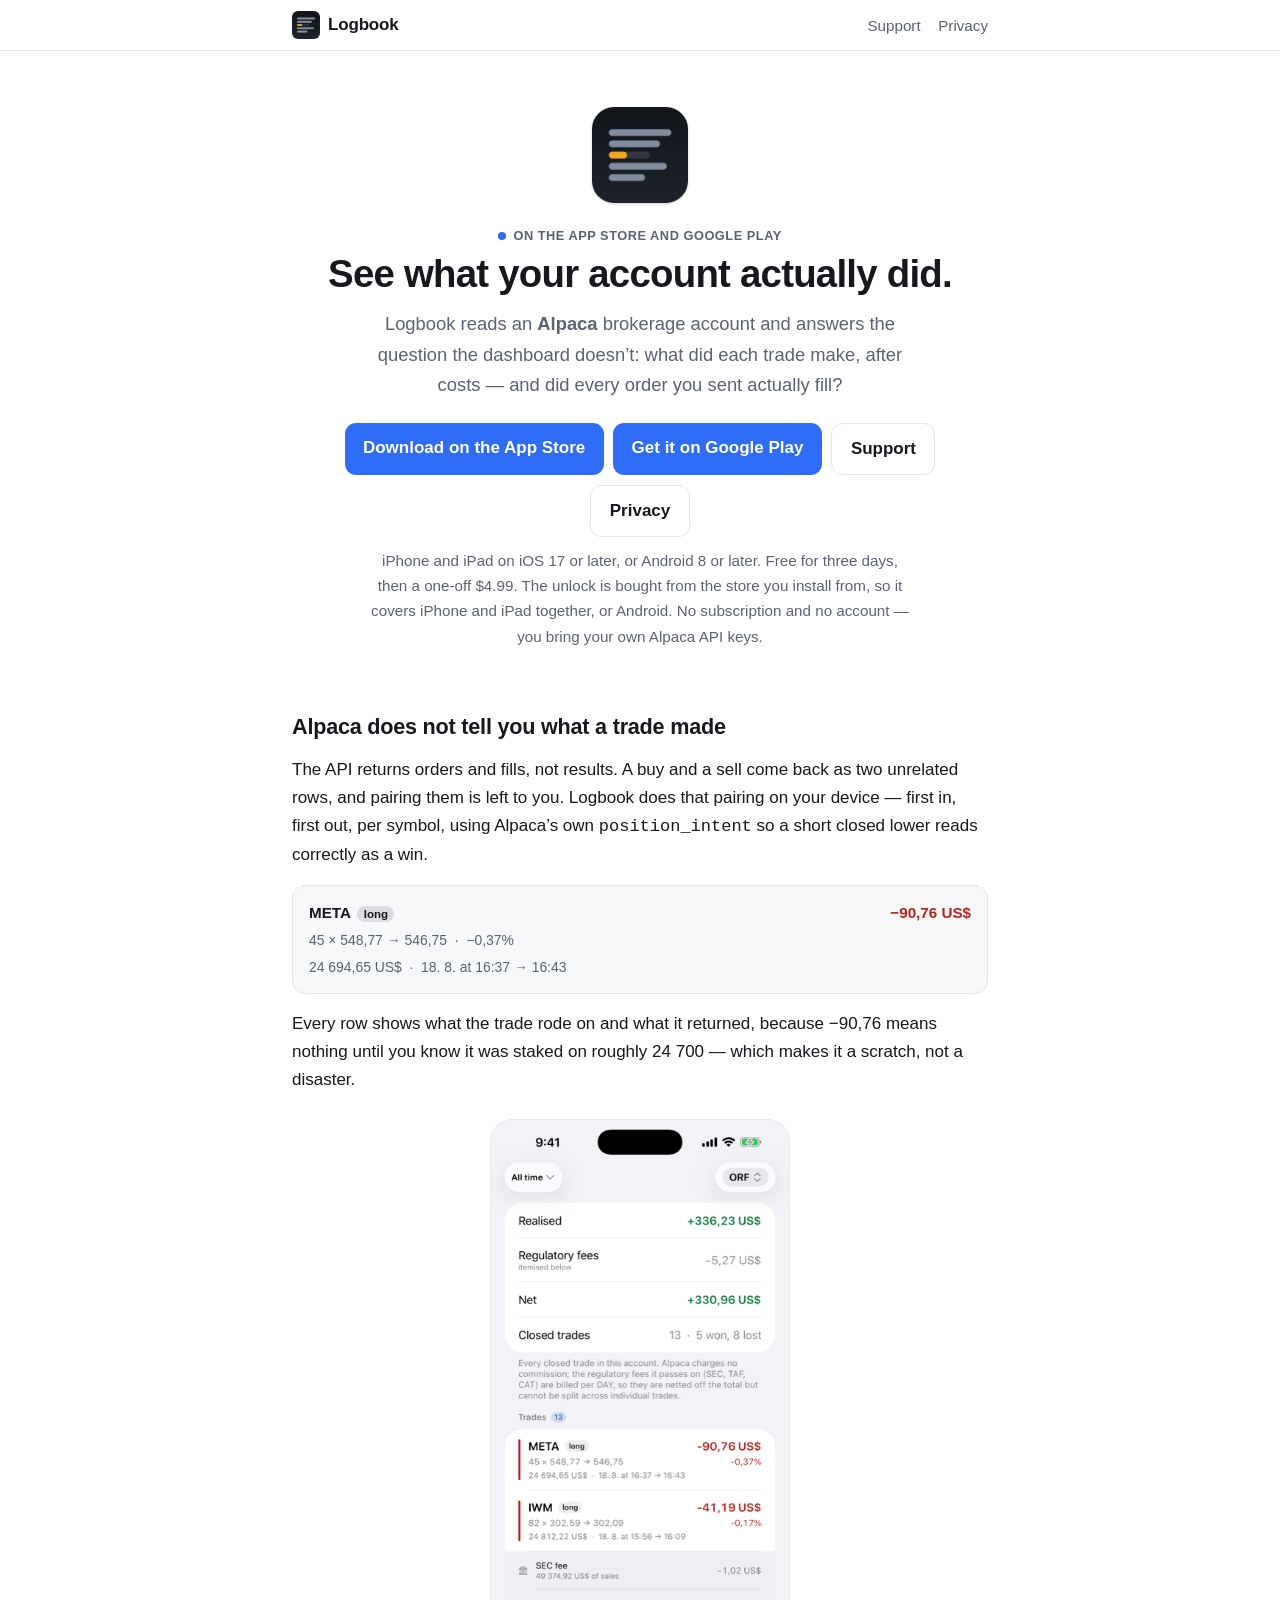
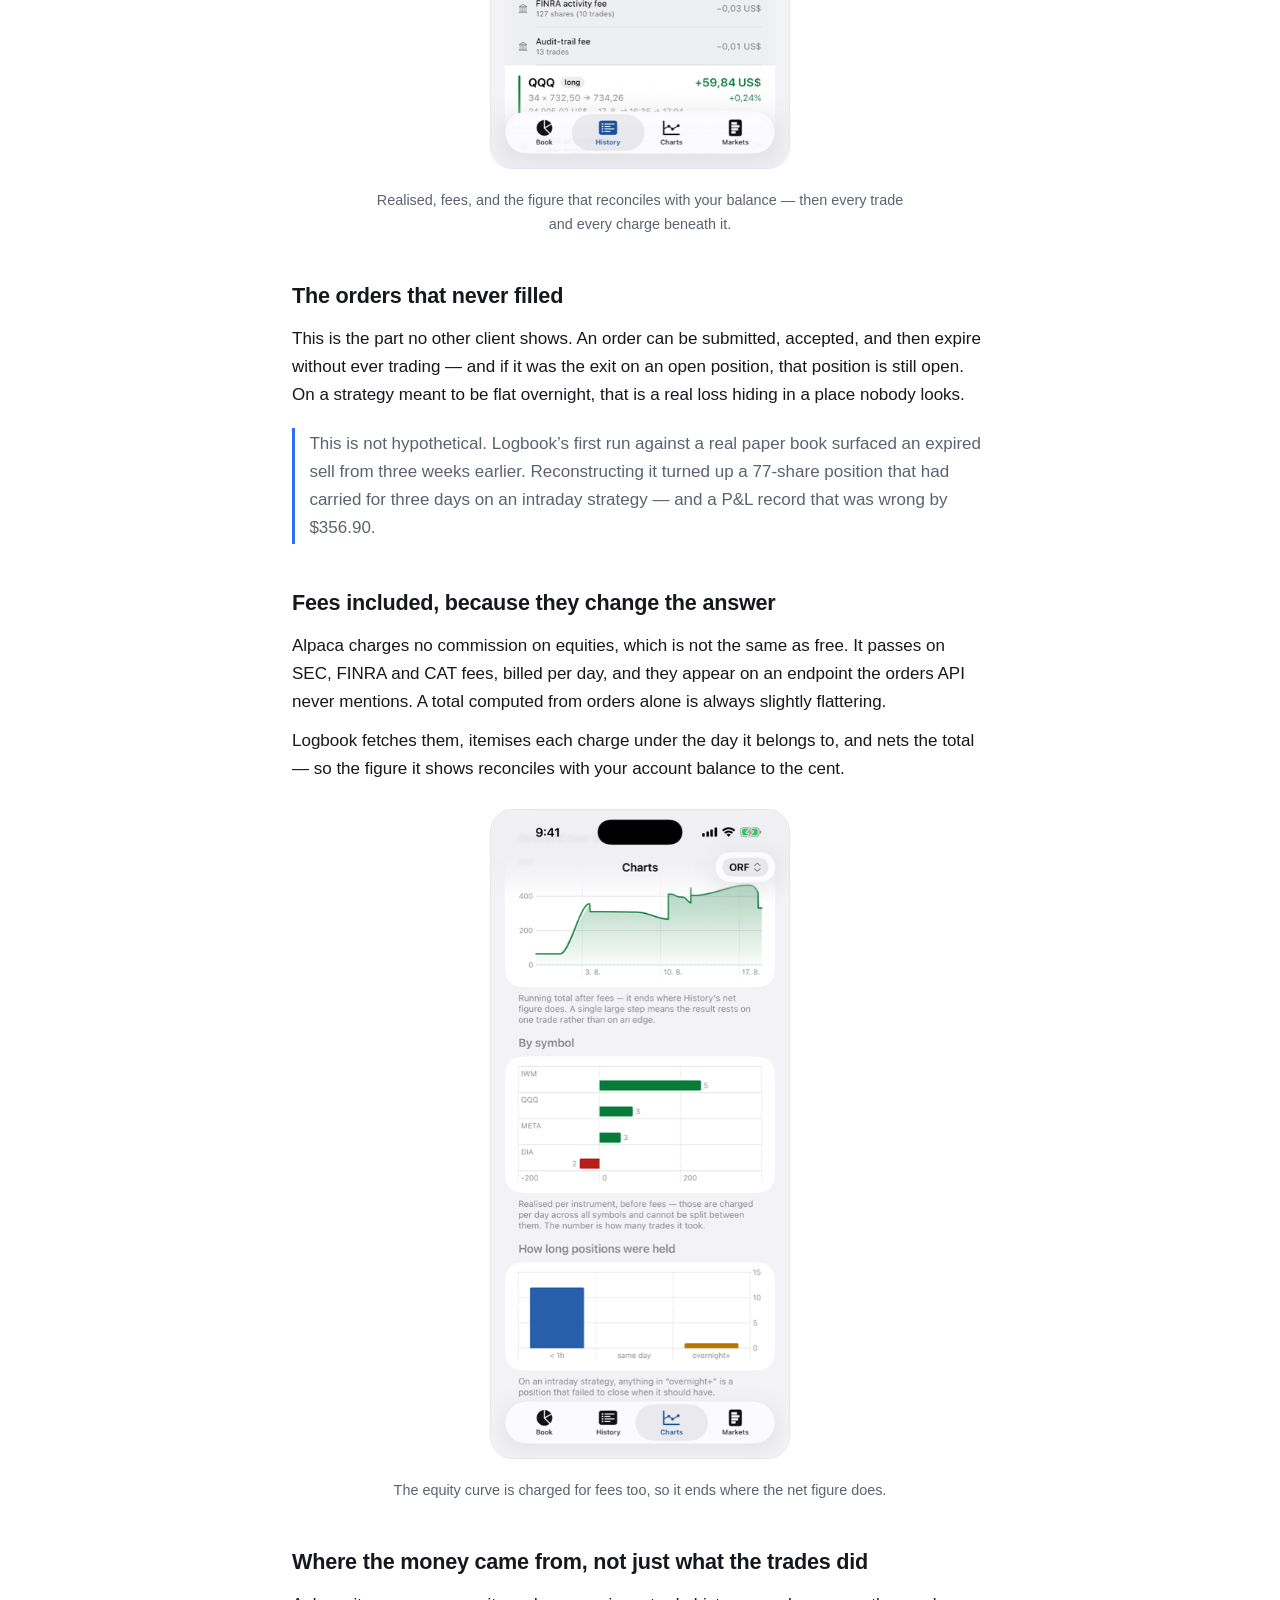
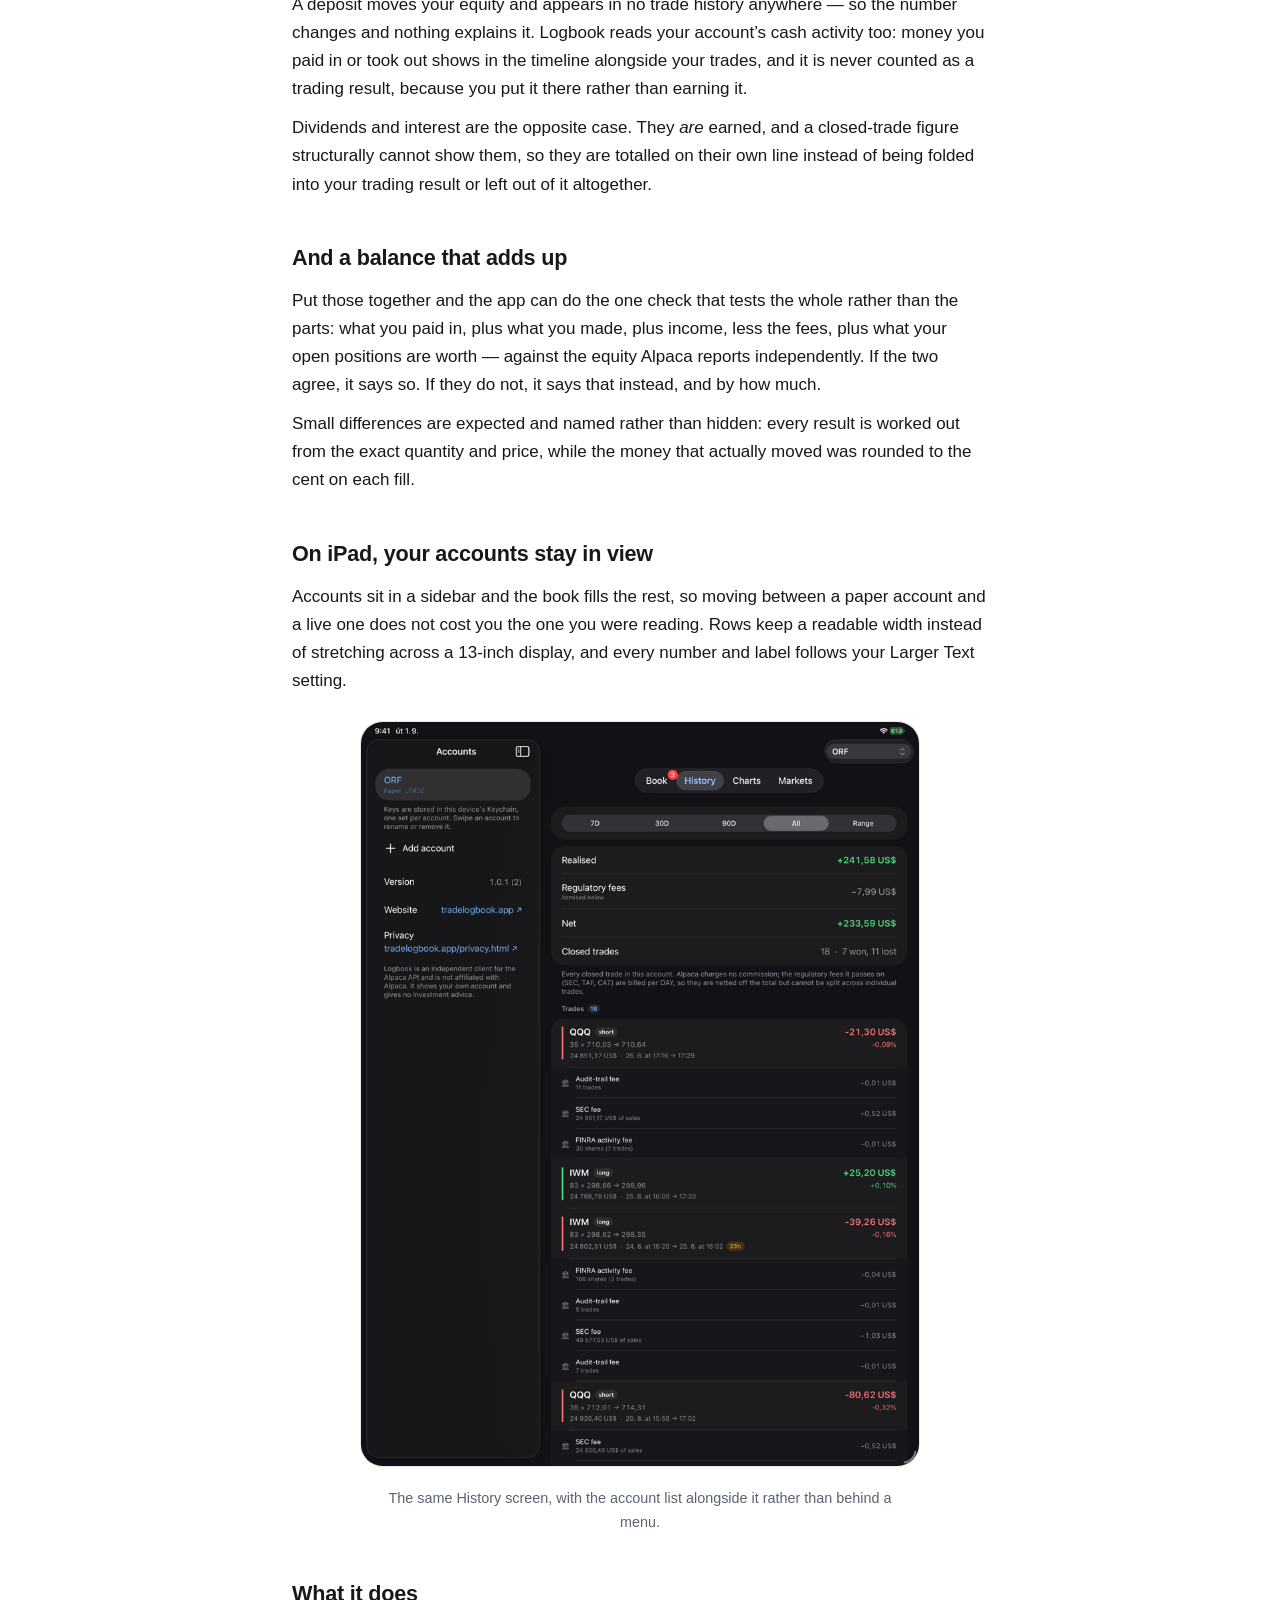
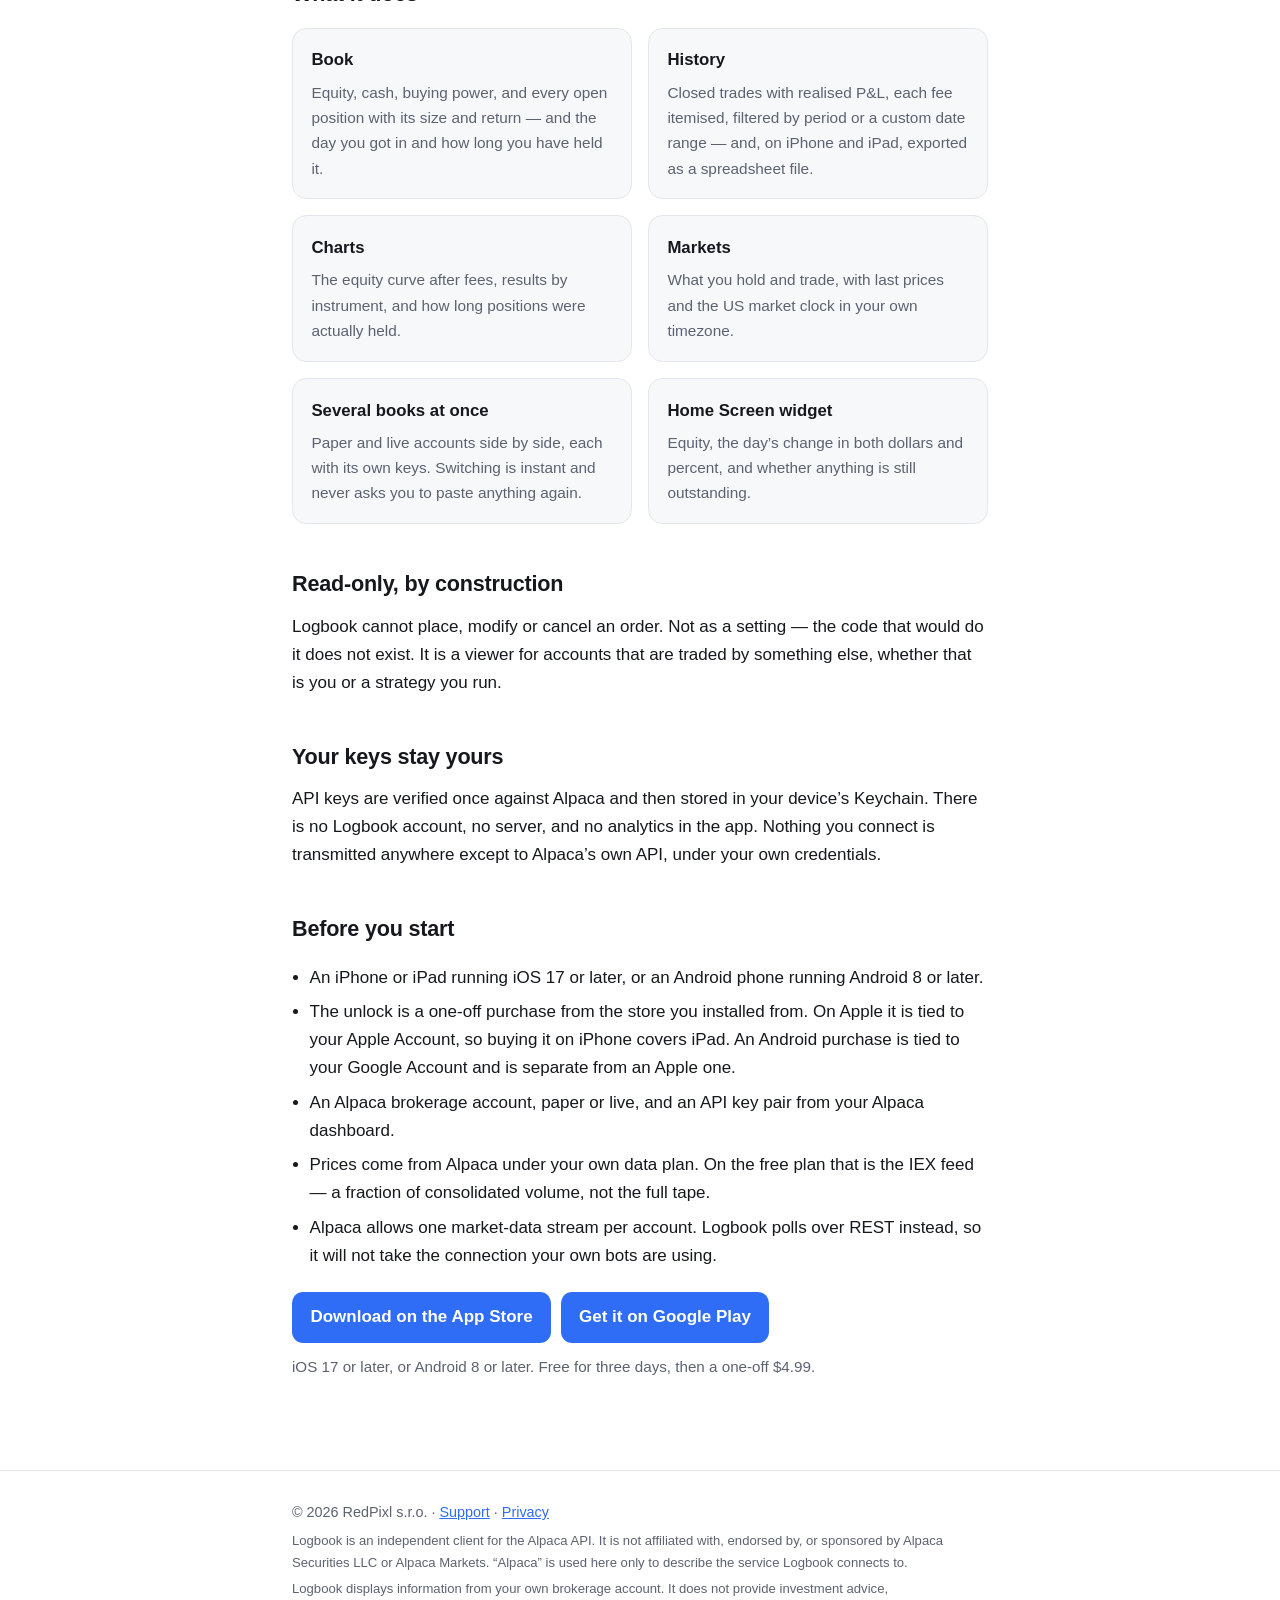
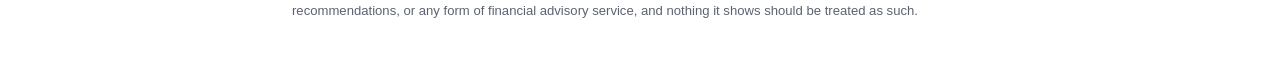
==== commit 7424ce6d: "Android 1.2.2 is at 100% — drop the iPhone-and-iPad qualifiers from the 1.2 and 1.2.2 claims The 1.3" ====
--- a/index.html
+++ b/index.html
@@ -38,15 +38,15 @@
     "Equity curve, results by instrument, and hold-time distribution",
     "Multiple Alpaca paper and live accounts, kept separate",
     "Read-only: it cannot place, modify or cancel an order",
-    "Deposits, withdrawals, dividends and interest shown alongside your trades (iPhone and iPad; coming to Android)",
-    "Reconciliation: funding plus realised plus income less fees, checked against your balance (iPhone and iPad; coming to Android)",
-    "When each open position was opened and how long it has been held (iPhone and iPad; coming to Android)",
+    "Deposits, withdrawals, dividends and interest shown alongside your trades",
+    "Reconciliation: funding plus realised plus income less fees, checked against your balance",
+    "When each open position was opened and how long it has been held",
     "Export closed trades as a CSV, with the orders that opened and closed each trade (iPhone and iPad; coming to Android)",
     "Buying power labelled with what it measures: day trading, margin or cash (iPhone and iPad; coming to Android)",
     "Built for iPad, with accounts in a sidebar beside the book",
     "Dynamic Type: every number and label follows the system text size"
   ],
-  "description": "A read-only iOS and Android client for Alpaca brokerage accounts: realised profit and loss computed trade by trade and regulatory fees netted — and on iPhone and iPad, deposits and income shown alongside the trades and a reconciliation of your balance against what the account actually did.",
+  "description": "A read-only iOS and Android client for Alpaca brokerage accounts: realised profit and loss computed trade by trade and regulatory fees netted — and deposits and income shown alongside the trades and a reconciliation of your balance against what the account actually did.",
   "url": "https://tradelogbook.app/",
   "image": "https://tradelogbook.app/icon-512.png",
   "offers": [
@@ -128,7 +128,6 @@
 </figure>
 
 <h2>Where the money came from, not just what the trades did</h2>
-<p class="hero-note">This and the balance check below are on iPhone and iPad now, and coming to Android in its next update.</p>
 <p>A deposit moves your equity and appears in no trade history anywhere — so the number changes and nothing explains it. Logbook reads your account&rsquo;s cash activity too: money you paid in or took out shows in the timeline alongside your trades, and it is never counted as a trading result, because you put it there rather than earning it.</p>
 <p>Dividends and interest are the opposite case. They <em>are</em> earned, and a closed-trade figure structurally cannot show them, so they are totalled on their own line instead of being folded into your trading result or left out of it altogether.</p>
 
@@ -146,7 +145,7 @@
 
 <h2>What it does</h2>
 <div class="grid">
-  <div class="card"><h3>Book</h3><p>Equity, cash, buying power, and every open position with its size and return — and, on iPhone and iPad, the day you got in and how long you have held it.</p></div>
+  <div class="card"><h3>Book</h3><p>Equity, cash, buying power, and every open position with its size and return — and the day you got in and how long you have held it.</p></div>
   <div class="card"><h3>History</h3><p>Closed trades with realised P&amp;L, each fee itemised, filtered by period or a custom date range — and, on iPhone and iPad, exported as a spreadsheet file.</p></div>
   <div class="card"><h3>Charts</h3><p>The equity curve after fees, results by instrument, and how long positions were actually held.</p></div>
   <div class="card"><h3>Markets</h3><p>What you hold and trade, with last prices and the US market clock in your own timezone.</p></div>
